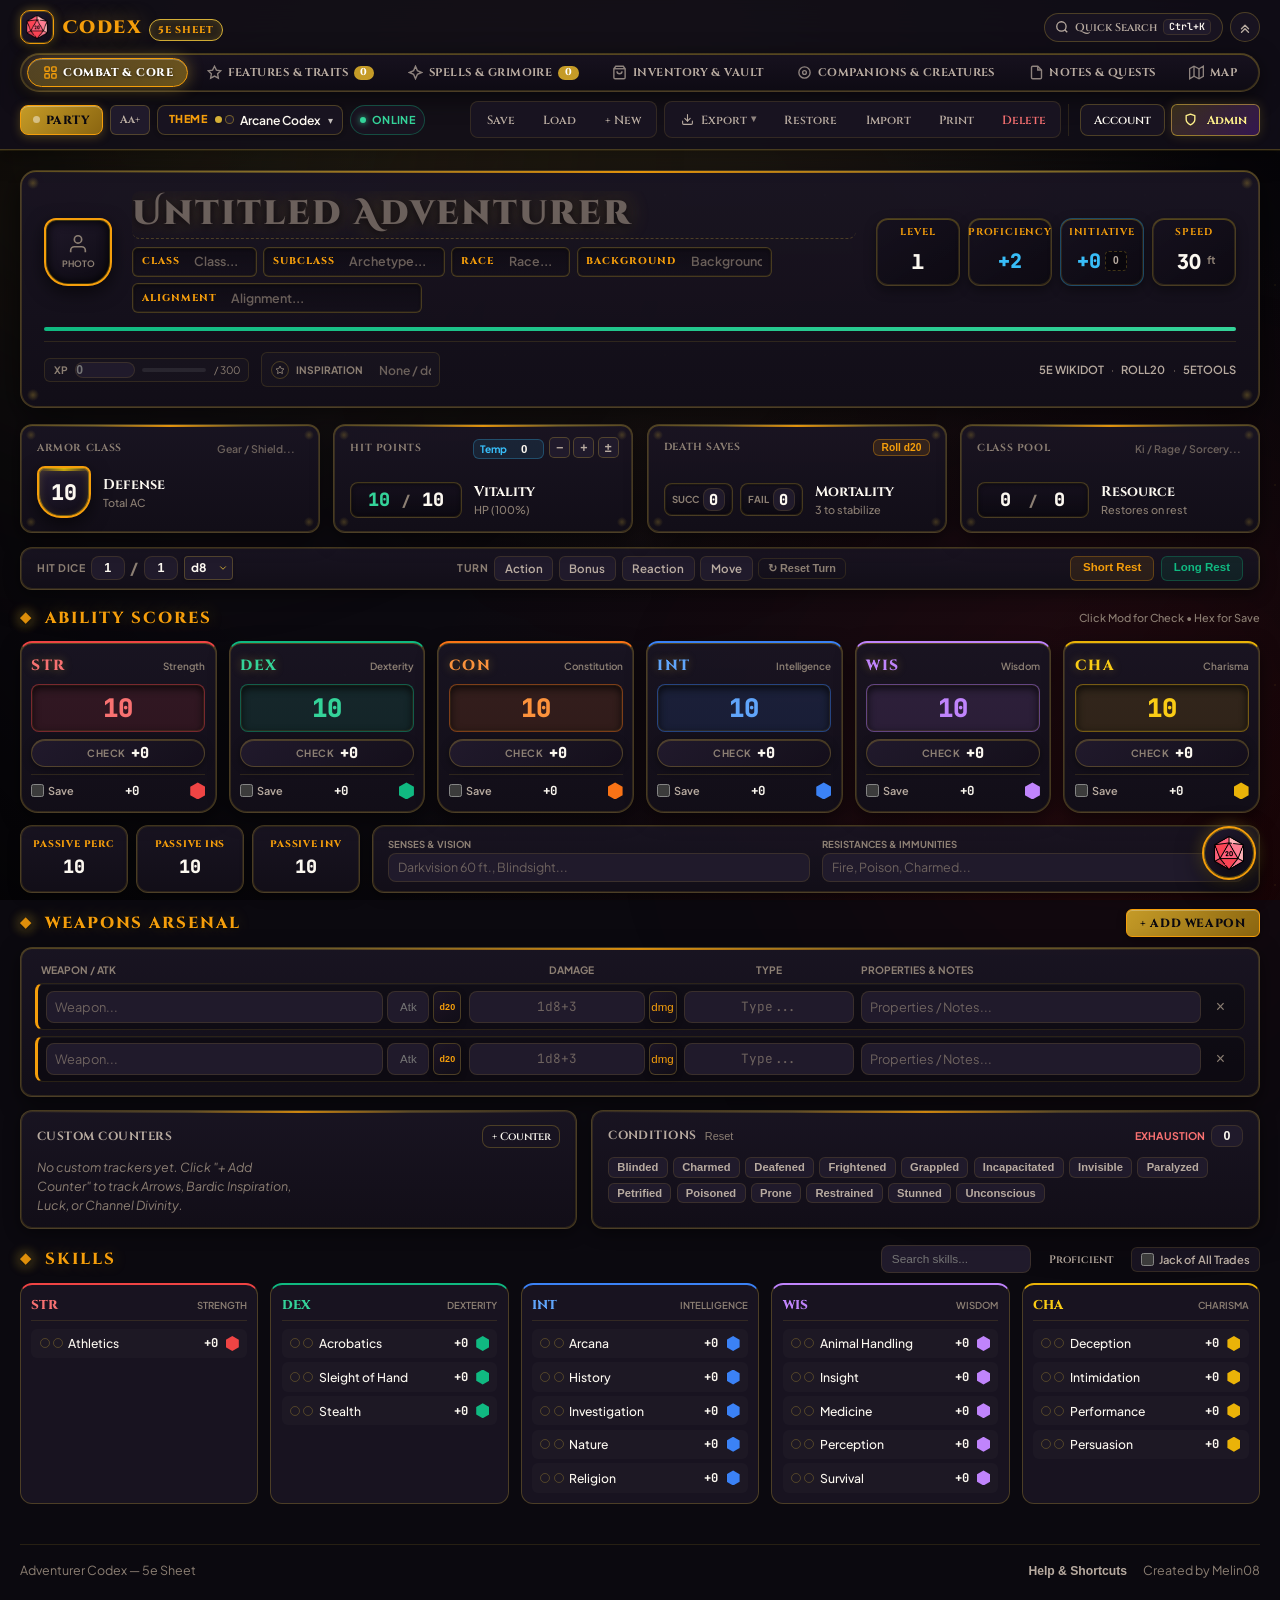
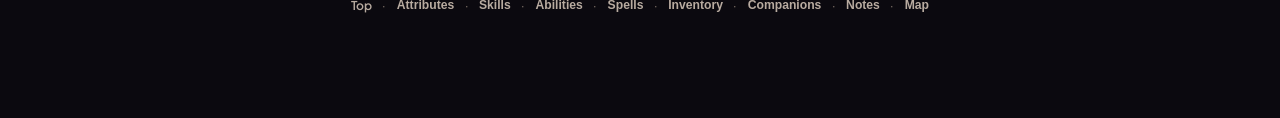
==== index.html @ 7fd5ceab "Expand floating rich-text toolbar across all single-line and dynamic sheet fields" ====
<!DOCTYPE html>
<html lang="en">
<head>
  <meta charset="UTF-8" />
  <meta name="viewport" content="width=device-width, initial-scale=1.0" />
  <meta name="theme-color" content="#090d16" />
  <meta name="apple-mobile-web-app-capable" content="yes" />
  <meta name="apple-mobile-web-app-status-bar-style" content="black-translucent" />
  <title>Adventurer Codex — 5e Sheet</title>
  <link rel="manifest" href="manifest.webmanifest" />
  <link rel="icon" type="image/svg+xml" href="icon.svg" />
  <link rel="preconnect" href="https://fonts.googleapis.com">
  <link rel="preconnect" href="https://fonts.gstatic.com" crossorigin>
  <link href="https://fonts.googleapis.com/css2?family=Cinzel+Decorative:wght@700;900&family=Cinzel:wght@400;600;700;800;900&family=Cormorant+Garamond:ital,wght@0,500;0,600;0,700;1,600&family=Inter:wght@400;500;600;700;800&family=JetBrains+Mono:wght@500;600;700&family=MedievalSharp&family=Plus+Jakarta+Sans:wght@500;600;700;800&display=swap" rel="stylesheet">
  <link rel="stylesheet" href="style.css?v=98" />
</head>
<body id="top" class="theme-nexus">

  <!-- GLOBAL SITE TOP NOTICE BANNER (ADMIN BROADCAST) -->
  <aside id="globalSiteNoticeBanner" class="global-site-notice-banner" style="display: none;" role="alert" aria-live="assertive">
    <div class="global-notice-content">
      <span class="global-notice-icon" id="globalNoticeIcon">
        <svg class="notice-svg-icon" viewBox="0 0 24 24" width="18" height="18" fill="none" stroke="currentColor" stroke-width="2" stroke-linecap="round" stroke-linejoin="round" aria-hidden="true">
          <path d="m3 11 18-5v12L3 14v-3z"></path>
          <path d="M11.6 16.8a3 3 0 1 1-5.8-1.6"></path>
        </svg>
      </span>
      <div class="global-notice-text-wrap">
        <span class="global-notice-tag" id="globalNoticeTag">System Notice</span>
        <span class="global-notice-message" id="globalNoticeMessage">Notice message text...</span>
      </div>
      <div class="global-notice-timer" id="globalNoticeTimer" title="Auto-dismiss timer">15s</div>
      <button type="button" class="global-notice-close-btn" id="globalNoticeCloseBtn" aria-label="Dismiss notice">&times;</button>
    </div>
    <div class="global-notice-progress-bar" id="globalNoticeProgressBar"></div>
  </aside>

  <!-- Toast Notification -->
  <div id="saveToast" class="toast-banner" role="status" aria-live="polite">Saved</div>

  <!-- Subtle Modern Ambient Mesh -->
  <div class="ambient-glow glow-crimson"></div>
  <div class="ambient-glow glow-sapphire"></div>
  <div class="ambient-glow glow-gold"></div>

  <!-- ================================================================= -->
  <!-- SLEEK STUDIO TOP NAVBAR (FULL-BLEED EDGE-TO-EDGE)                 -->
  <!-- ================================================================= -->
  <header class="top-command-bar" id="codexTopBar">
    <div class="top-command-bar-inner">
      <div class="command-top-row">
        <!-- Brand & Live Concentration Status -->
        <div class="command-brand">
          <div class="brand-emblem" title="Adventurer Codex">
            <img src="icon.svg" width="24" height="24" alt="5e Sheet D20 Logo" class="brand-logo-img" />
          </div>
          <div class="brand-headings">
            <span class="brand-title">Codex</span>
            <span class="brand-system">5e Sheet</span>
          </div>

          <!-- Global Active Concentration Pill -->
          <div id="globalConcentrationBanner" class="concentration-global-pill" style="display: none;" title="Click to end concentration">
            <span class="conc-pulse-dot"></span>
            <span class="conc-pill-label">Conc:</span>
            <strong id="globalConcentrationName">None</strong>
            <button type="button" id="clearConcentrationBtn" class="conc-clear-btn" aria-label="Drop Concentration">&times;</button>
          </div>
        </div>

        <!-- Center: Segmented Workspace Navigation Dock & Quick Action Trigger -->
        <div class="command-nav-group">
          <nav class="codex-navigation-dock" id="mainNavDock" aria-label="Character Sheet Sections">
            <button class="main-tab active" data-target="tab-stats" type="button">
              <svg class="nav-tab-icon" viewBox="0 0 24 24" width="15" height="15" fill="none" stroke="currentColor" stroke-width="2.2">
                <rect x="3" y="3" width="7" height="7" rx="1.5"></rect>
                <rect x="14" y="3" width="7" height="7" rx="1.5"></rect>
                <rect x="14" y="14" width="7" height="7" rx="1.5"></rect>
                <rect x="3" y="14" width="7" height="7" rx="1.5"></rect>
              </svg>
              <span>Combat &amp; Core</span>
            </button>

            <button class="main-tab" data-target="tab-traits" type="button">
              <svg class="nav-tab-icon" viewBox="0 0 24 24" width="15" height="15" fill="none" stroke="currentColor" stroke-width="2.2">
                <polygon points="12 2 15.09 8.26 22 9.27 17 14.14 18.18 21.02 12 17.77 5.82 21.02 7 14.14 2 9.27 8.91 8.26 12 2"></polygon>
              </svg>
              <span>Features &amp; Traits</span>
              <span class="tab-counter-pill" id="traitsCountBadge">0</span>
            </button>

            <button class="main-tab" data-target="tab-spells" type="button">
              <svg class="nav-tab-icon" viewBox="0 0 24 24" width="15" height="15" fill="none" stroke="currentColor" stroke-width="2.2">
                <path d="M12 2L15 9L22 12L15 15L12 22L9 15L2 12L9 9L12 2Z"></path>
              </svg>
              <span>Spells &amp; Grimoire</span>
              <span class="tab-counter-pill" id="spellsCountBadge">0</span>
            </button>

            <button class="main-tab" data-target="tab-inventory" type="button">
              <svg class="nav-tab-icon" viewBox="0 0 24 24" width="15" height="15" fill="none" stroke="currentColor" stroke-width="2.2">
                <path d="M6 2L3 6v14a2 2 0 0 0 2 2h14a2 2 0 0 0 2-2V6l-3-4z"></path>
                <line x1="3" y1="6" x2="21" y2="6"></line>
                <path d="M16 10a4 4 0 0 1-8 0"></path>
              </svg>
              <span>Inventory &amp; Vault</span>
            </button>

            <button class="main-tab" data-target="tab-companions" type="button">
              <svg class="nav-tab-icon" viewBox="0 0 24 24" width="15" height="15" fill="none" stroke="currentColor" stroke-width="2.2">
                <circle cx="12" cy="12" r="9"></circle>
                <circle cx="12" cy="12" r="3"></circle>
              </svg>
              <span>Companions &amp; Creatures</span>
            </button>

            <button class="main-tab" data-target="tab-journal" type="button">
              <svg class="nav-tab-icon" viewBox="0 0 24 24" width="15" height="15" fill="none" stroke="currentColor" stroke-width="2.2">
                <path d="M14 2H6a2 2 0 0 0-2 2v16a2 2 0 0 0 2 2h12a2 2 0 0 0 2-2V8z"></path>
                <polyline points="14 2 14 8 20 8"></polyline>
              </svg>
              <span>Notes &amp; Quests</span>
            </button>

            <button class="main-tab" data-target="tab-owlbear" type="button" id="mainTabOwlbearBtn">
              <svg class="nav-tab-icon" viewBox="0 0 24 24" width="15" height="15" fill="none" stroke="currentColor" stroke-width="2.2">
                <polygon points="1 6 1 22 8 18 16 22 23 18 23 2 16 6 8 2 1 6"></polygon>
                <line x1="8" y1="2" x2="8" y2="18"></line>
                <line x1="16" y1="6" x2="16" y2="22"></line>
              </svg>
              <span>Map</span>
              <span class="tab-counter-pill" id="owlbearNavBadge" style="display:none; background: #4ade80; color: #000; font-size: 0.6rem; font-weight: 800;">LIVE</span>
            </button>
          </nav>
        </div>

        <!-- Right: Quick Search Command Trigger & Menu Collapse -->
        <div class="command-top-right">
          <button class="btn btn-ghost cmd-palette-trigger" id="commandPaletteBtn" type="button" title="Quick Search">
            <svg viewBox="0 0 24 24" width="14" height="14" fill="none" stroke="currentColor" stroke-width="2.2">
              <circle cx="11" cy="11" r="8"></circle>
              <line x1="21" y1="21" x2="16.65" y2="16.65"></line>
            </svg>
            <span>Quick Search</span>
            <kbd class="cmd-kbd" id="quickActionShortcutKbd">Ctrl+K</kbd>
          </button>

          <button class="btn btn-ghost top-bar-hide-btn" id="hideTopBarBtn" type="button" title="Hide top menu" aria-label="Hide top menu" aria-controls="codexTopBar" aria-expanded="true">
            <svg viewBox="0 0 24 24" width="14" height="14" fill="none" stroke="currentColor" stroke-width="2.4" stroke-linecap="round" stroke-linejoin="round" aria-hidden="true">
              <polyline points="18 15 12 9 6 15"></polyline>
              <polyline points="18 21 12 15 6 21"></polyline>
            </svg>
          </button>
        </div>
      </div>

      <!-- Secondary Sub-Toolbar: Party, Theme, Account & File Vault -->
      <div class="command-actions">
        <div class="command-left-Utilities">
          <button class="btn btn-primary dm-hub-trigger" id="partyModalBtn" type="button" title="Party &amp; DM Dashboard">
            <span class="live-beacon-dot" id="headerPartyDot"></span>
            <span id="headerPartyBtnText">Party</span>
          </button>

          <button type="button" class="btn btn-ghost btn-xs text-size-toggle-btn" id="textSizeToggleBtn" title="Toggle larger text for notes and descriptions" aria-pressed="false">Aa+</button>

          <div class="theme-selector-wrapper" id="themeDropdownWrapper" title="Switch Theme">
            <button type="button" class="theme-trigger-btn" id="themeDropdownBtn" aria-haspopup="true" aria-expanded="false" title="Switch Theme">
              <span class="theme-label-text">Theme</span>
              <span class="theme-swatch" id="activeThemeSwatch" aria-hidden="true">
                <span class="theme-dot dot-primary" style="background: #d4af37;"></span>
                <span class="theme-dot dot-accent" style="background: #201a2b; box-shadow: 0 0 0 1px rgba(212, 175, 55, 0.5);"></span>
              </span>
              <span class="theme-active-name" id="activeThemeName">Arcane Codex</span>
              <span class="dropdown-caret">▾</span>
            </button>
            <div class="theme-dropdown-menu" id="themeDropdownMenu" role="menu" aria-label="Theme options">
              <button type="button" class="theme-menu-item active" data-theme="theme-nexus" role="menuitem">
                <span class="theme-swatch" aria-hidden="true">
                  <span class="theme-dot dot-primary" style="background: #d4af37;"></span>
                  <span class="theme-dot dot-accent" style="background: #201a2b; box-shadow: 0 0 0 1px rgba(212, 175, 55, 0.5);"></span>
                </span>
                <span class="theme-menu-icon" aria-hidden="true">
                  <svg viewBox="0 0 24 24" width="14" height="14" fill="none" stroke="currentColor" stroke-width="2" stroke-linecap="round" stroke-linejoin="round"><polyline points="14.5 17.5 3 6 3 3 6 3 17.5 14.5"></polyline><line x1="13" y1="19" x2="19" y2="13"></line><line x1="16" y1="16" x2="20" y2="20"></line><line x1="19" y1="21" x2="21" y2="19"></line></svg>
                </span>
                <div class="theme-menu-text">
                  <span class="theme-menu-title">Arcane Codex</span>
                  <span class="theme-menu-palette">Gold &amp; Obsidian</span>
                </div>
                <svg class="theme-check-icon" viewBox="0 0 24 24" width="14" height="14" fill="none" stroke="currentColor" stroke-width="2.5"><polyline points="20 6 9 17 4 12"></polyline></svg>
              </button>

              <button type="button" class="theme-menu-item" data-theme="theme-parchment" role="menuitem">
                <span class="theme-swatch" aria-hidden="true">
                  <span class="theme-dot dot-primary" style="background: #8b2500;"></span>
                  <span class="theme-dot dot-accent" style="background: #f4ebd9; box-shadow: 0 0 0 1px rgba(120, 80, 30, 0.5);"></span>
                </span>
                <span class="theme-menu-icon" aria-hidden="true">
                  <svg viewBox="0 0 24 24" width="14" height="14" fill="none" stroke="currentColor" stroke-width="2" stroke-linecap="round" stroke-linejoin="round"><path d="M19 17V5a2 2 0 0 0-2-2H4"></path><path d="M8 21h12a2 2 0 0 0 2-2v-1a1 1 0 0 0-1-1H11a1 1 0 0 0-1 1v2a1 1 0 0 0 1 1z"></path><path d="M4 19a2 2 0 0 1-2-2V7a2 2 0 0 1 2-2h15"></path></svg>
                </span>
                <div class="theme-menu-text">
                  <span class="theme-menu-title">Ancient Parchment</span>
                  <span class="theme-menu-palette">Vellum &amp; Iron Ink</span>
                </div>
                <svg class="theme-check-icon" viewBox="0 0 24 24" width="14" height="14" fill="none" stroke="currentColor" stroke-width="2.5"><polyline points="20 6 9 17 4 12"></polyline></svg>
              </button>

              <button type="button" class="theme-menu-item" data-theme="theme-amber" role="menuitem">
                <span class="theme-swatch" aria-hidden="true">
                  <span class="theme-dot dot-primary" style="background: #f59e0b;"></span>
                  <span class="theme-dot dot-accent" style="background: #fbbf24;"></span>
                </span>
                <span class="theme-menu-icon" aria-hidden="true">
                  <svg viewBox="0 0 24 24" width="14" height="14" fill="none" stroke="currentColor" stroke-width="2" stroke-linecap="round" stroke-linejoin="round"><path d="M8.5 14.5A2.5 2.5 0 0 0 11 12c0-1.38-.5-2-1-3-1.072-2.143-.224-4.054 2-6 .5 2.5 2 4.9 4 6.5 2 1.6 3 3.5 3 5.5a7 7 0 1 1-14 0c0-1.153.433-2.294 1-3a2.5 2.5 0 0 0 2.5 2.5z"></path></svg>
                </span>
                <div class="theme-menu-text">
                  <span class="theme-menu-title">Dragon's Hoard</span>
                  <span class="theme-menu-palette">Ember Brass &amp; Gold</span>
                </div>
                <svg class="theme-check-icon" viewBox="0 0 24 24" width="14" height="14" fill="none" stroke="currentColor" stroke-width="2.5"><polyline points="20 6 9 17 4 12"></polyline></svg>
              </button>

              <button type="button" class="theme-menu-item" data-theme="theme-crimson" role="menuitem">
                <span class="theme-swatch" aria-hidden="true">
                  <span class="theme-dot dot-primary" style="background: #f43f5e;"></span>
                  <span class="theme-dot dot-accent" style="background: #881337;"></span>
                </span>
                <span class="theme-menu-icon" aria-hidden="true">
                  <svg viewBox="0 0 24 24" width="14" height="14" fill="none" stroke="currentColor" stroke-width="2" stroke-linecap="round" stroke-linejoin="round"><path d="M12 2.69l5.66 5.66a8 8 0 1 1-11.31 0z"></path></svg>
                </span>
                <div class="theme-menu-text">
                  <span class="theme-menu-title">Blood War</span>
                  <span class="theme-menu-palette">Crimson &amp; Dragon Scale</span>
                </div>
                <svg class="theme-check-icon" viewBox="0 0 24 24" width="14" height="14" fill="none" stroke="currentColor" stroke-width="2.5"><polyline points="20 6 9 17 4 12"></polyline></svg>
              </button>

              <button type="button" class="theme-menu-item" data-theme="theme-midnight" role="menuitem">
                <span class="theme-swatch" aria-hidden="true">
                  <span class="theme-dot dot-primary" style="background: #38bdf8;"></span>
                  <span class="theme-dot dot-accent" style="background: #00f0ff;"></span>
                </span>
                <span class="theme-menu-icon" aria-hidden="true">
                  <svg viewBox="0 0 24 24" width="14" height="14" fill="none" stroke="currentColor" stroke-width="2" stroke-linecap="round" stroke-linejoin="round"><path d="M21 12.79A9 9 0 1 1 11.21 3 7 7 0 0 0 21 12.79z"></path></svg>
                </span>
                <div class="theme-menu-text">
                  <span class="theme-menu-title">Astral Sea</span>
                  <span class="theme-menu-palette">Celestial Sapphire</span>
                </div>
                <svg class="theme-check-icon" viewBox="0 0 24 24" width="14" height="14" fill="none" stroke="currentColor" stroke-width="2.5"><polyline points="20 6 9 17 4 12"></polyline></svg>
              </button>

              <button type="button" class="theme-menu-item" data-theme="theme-emerald" role="menuitem">
                <span class="theme-swatch" aria-hidden="true">
                  <span class="theme-dot dot-primary" style="background: #10b981;"></span>
                  <span class="theme-dot dot-accent" style="background: #34d399;"></span>
                </span>
                <span class="theme-menu-icon" aria-hidden="true">
                  <svg viewBox="0 0 24 24" width="14" height="14" fill="none" stroke="currentColor" stroke-width="2" stroke-linecap="round" stroke-linejoin="round"><path d="M11 20A7 7 0 0 1 9.8 6.1C15.5 5 17 4.48 19 2c1 2 2 4.18 2 8 0 5.5-4.78 10-10 10Z"></path><path d="M2 21c0-3 1.85-5.36 5.08-6C9.5 14.52 12 13 13 12"></path></svg>
                </span>
                <div class="theme-menu-text">
                  <span class="theme-menu-title">Feywild Glade</span>
                  <span class="theme-menu-palette">Verdant Moss &amp; Jade</span>
                </div>
                <svg class="theme-check-icon" viewBox="0 0 24 24" width="14" height="14" fill="none" stroke="currentColor" stroke-width="2.5"><polyline points="20 6 9 17 4 12"></polyline></svg>
              </button>

              <button type="button" class="theme-menu-item" data-theme="theme-violet" role="menuitem">
                <span class="theme-swatch" aria-hidden="true">
                  <span class="theme-dot dot-primary" style="background: #a855f7;"></span>
                  <span class="theme-dot dot-accent" style="background: #c084fc;"></span>
                </span>
                <span class="theme-menu-icon" aria-hidden="true">
                  <svg viewBox="0 0 24 24" width="14" height="14" fill="none" stroke="currentColor" stroke-width="2" stroke-linecap="round" stroke-linejoin="round"><circle cx="12" cy="12" r="9"></circle><path d="M12 3a9 9 0 0 1 9 9"></path><circle cx="12" cy="12" r="3"></circle></svg>
                </span>
                <div class="theme-menu-text">
                  <span class="theme-menu-title">Netherese Void</span>
                  <span class="theme-menu-palette">Eldritch Amethyst</span>
                </div>
                <svg class="theme-check-icon" viewBox="0 0 24 24" width="14" height="14" fill="none" stroke="currentColor" stroke-width="2.5"><polyline points="20 6 9 17 4 12"></polyline></svg>
              </button>

              <button type="button" class="theme-menu-item" data-theme="theme-monolith" role="menuitem">
                <span class="theme-swatch" aria-hidden="true">
                  <span class="theme-dot dot-primary" style="background: #f1f5f9;"></span>
                  <span class="theme-dot dot-accent" style="background: #475569;"></span>
                </span>
                <span class="theme-menu-icon" aria-hidden="true">
                  <svg viewBox="0 0 24 24" width="14" height="14" fill="none" stroke="currentColor" stroke-width="2" stroke-linecap="round" stroke-linejoin="round"><polyline points="14 2 14 8 20 8"></polyline><path d="M4 22h16"></path><path d="M6 18h12"></path><path d="M18 18V5a2 2 0 0 0-2-2H8a2 2 0 0 0-2 2v13"></path></svg>
                </span>
                <div class="theme-menu-text">
                  <span class="theme-menu-title">Shadowfell Crypt</span>
                  <span class="theme-menu-palette">Obsidian &amp; Iron</span>
                </div>
                <svg class="theme-check-icon" viewBox="0 0 24 24" width="14" height="14" fill="none" stroke="currentColor" stroke-width="2.5"><polyline points="20 6 9 17 4 12"></polyline></svg>
              </button>

              <button type="button" class="theme-menu-item" data-theme="theme-cyberpunk" role="menuitem">
                <span class="theme-swatch" aria-hidden="true">
                  <span class="theme-dot dot-primary" style="background: #ec4899;"></span>
                  <span class="theme-dot dot-accent" style="background: #06b6d4;"></span>
                </span>
                <span class="theme-menu-icon" aria-hidden="true">
                  <svg viewBox="0 0 24 24" width="14" height="14" fill="none" stroke="currentColor" stroke-width="2" stroke-linecap="round" stroke-linejoin="round"><path d="m12 3-1.9 5.8a2 2 0 0 1-1.3 1.3L3 12l5.8 1.9a2 2 0 0 1 1.3 1.3L12 21l1.9-5.8a2 2 0 0 1 1.3-1.3L21 12l-5.8-1.9a2 2 0 0 1-1.3-1.3Z"></path></svg>
                </span>
                <div class="theme-menu-text">
                  <span class="theme-menu-title">Wild Magic</span>
                  <span class="theme-menu-palette">Prismatic Aurora</span>
                </div>
                <svg class="theme-check-icon" viewBox="0 0 24 24" width="14" height="14" fill="none" stroke="currentColor" stroke-width="2.5"><polyline points="20 6 9 17 4 12"></polyline></svg>
              </button>
            </div>
            <select id="themeSelect" class="theme-select-native-sr" aria-label="Select Theme">
              <option value="theme-nexus" selected>Arcane Codex (Gold &amp; Obsidian)</option>
              <option value="theme-parchment">Ancient Parchment (Vellum &amp; Iron Ink)</option>
              <option value="theme-amber">Dragon's Hoard (Ember Brass &amp; Gold)</option>
              <option value="theme-crimson">Blood War (Crimson &amp; Dragon Scale)</option>
              <option value="theme-midnight">Astral Sea (Celestial Sapphire)</option>
              <option value="theme-emerald">Feywild Glade (Verdant Moss &amp; Jade)</option>
              <option value="theme-violet">Netherese Void (Eldritch Amethyst)</option>
              <option value="theme-monolith">Shadowfell Crypt (Obsidian &amp; Iron)</option>
              <option value="theme-cyberpunk">Wild Magic (Prismatic Aurora)</option>
            </select>
          </div>

          <div class="network-status-badge online" id="networkStatusBadge" title="Network status: Online (PWA Ready)">
            <span class="network-dot"></span>
            <span class="network-text" id="networkStatusText">Online</span>
          </div>
        </div>

        <div class="command-right-utilities">
          <div class="action-btn-group">
            <button class="btn btn-ghost" id="saveBtn" type="button" title="Save Character (Ctrl+S)">Save</button>
            <button class="btn btn-ghost" id="loadBtn" type="button" title="Switch or Manage Characters">Load</button>
            <button class="btn btn-ghost" id="newBtn" type="button" title="Create New Character">+ New</button>
          </div>

          <div class="action-btn-group vault-group">
            <div class="export-dropdown-wrapper">
              <button class="btn btn-ghost export-trigger-btn" id="exportBtn" type="button" title="Export Character &amp; Statblocks" aria-haspopup="true" aria-expanded="false">
                <svg width="13" height="13" viewBox="0 0 24 24" fill="none" stroke="currentColor" stroke-width="2" stroke-linecap="round" stroke-linejoin="round" style="margin-right: 3px; vertical-align: -1px;">
                  <path d="M21 15v4a2 2 0 0 1-2 2H5a2 2 0 0 1-2-2v-4"></path>
                  <polyline points="7 10 12 15 17 10"></polyline>
                  <line x1="12" y1="15" x2="12" y2="3"></line>
                </svg>
                <span>Export</span>
                <span class="dropdown-caret">▾</span>
              </button>
              <div class="export-dropdown-menu" id="exportDropdownMenu" role="menu">
                <button type="button" class="export-menu-item" id="exportJsonMenuItem" role="menuitem">
                  <div class="export-menu-text">
                    <span class="export-menu-title">Export as JSON</span>
                    <span class="export-menu-desc">Full character backup file</span>
                  </div>
                </button>
                <button type="button" class="export-menu-item" id="generateShareCodeBtn" role="menuitem">
                  <div class="export-menu-text">
                    <span class="export-menu-title">Generate Share Code</span>
                    <span class="export-menu-desc">Create an 8-character code to share this character</span>
                  </div>
                </button>
                <div class="export-menu-divider"></div>
                <div class="export-menu-section-header">Statblock Formats</div>
                <button type="button" class="export-menu-item" id="exportMarkdownMenuItem" role="menuitem" data-format="markdown">
                  <div class="export-menu-text">
                    <span class="export-menu-title">Discord Markdown</span>
                    <span class="export-menu-desc">Formatted for campaign chat</span>
                  </div>
                </button>
                <button type="button" class="export-menu-item" id="exportAvraeMenuItem" role="menuitem" data-format="avrae">
                  <div class="export-menu-text">
                    <span class="export-menu-title">Avrae Bot Macros</span>
                    <span class="export-menu-desc">!attack and !cast syntax</span>
                  </div>
                </button>
                <button type="button" class="export-menu-item" id="exportCompactMenuItem" role="menuitem" data-format="compact">
                  <div class="export-menu-text">
                    <span class="export-menu-title">Mini Combat Card</span>
                    <span class="export-menu-desc">Quick 1-line combat reference</span>
                  </div>
                </button>
                <div class="export-menu-divider"></div>
                <button type="button" class="export-menu-item" id="openStatblockModalMenuItem" role="menuitem">
                  <div class="export-menu-text">
                    <span class="export-menu-title">Open Statblock Hub...</span>
                    <span class="export-menu-desc">Live preview and clipboard copy</span>
                  </div>
                </button>
              </div>
            </div>
            <label class="btn btn-ghost file-label" title="Restore JSON">
              Restore
              <input type="file" id="restoreFile" accept=".json" />
            </label>
            <button class="btn btn-ghost" id="importHubBtn" type="button" title="Import Character">Import</button>
            <button class="btn btn-ghost" id="printSheetBtn" type="button" title="Print Sheet">Print</button>
            <button class="btn btn-danger-ghost" id="deleteBtn" type="button" title="Delete Character">Delete</button>
          </div>

          <div class="auth-box">
            <button class="btn btn-outline" id="authModalBtn" type="button">Account</button>
            <button class="btn admin-nav-btn" id="topNavAdminBtn" type="button" style="display: none;" title="Master Admin Control Panel">
              <svg width="13" height="13" viewBox="0 0 24 24" fill="none" stroke="currentColor" stroke-width="2.5" stroke-linecap="round" stroke-linejoin="round" style="margin-right:4px;">
                <path d="M12 22s8-4 8-10V5l-8-3-8 3v7c0 6 8 10 8 10z"></path>
              </svg>
              <span>Admin</span>
            </button>
          </div>
        </div>
      </div>
    </div>
  </header>

  <!-- Floating restore control, only visible while the top menu is hidden -->
  <button class="top-bar-restore-btn" id="showTopBarBtn" type="button" title="Show top menu" aria-label="Show top menu" aria-controls="codexTopBar" aria-expanded="false">
    <svg viewBox="0 0 24 24" width="14" height="14" fill="none" stroke="currentColor" stroke-width="2.2" stroke-linecap="round" stroke-linejoin="round" aria-hidden="true">
      <rect x="3" y="3" width="18" height="18" rx="2"></rect>
      <line x1="3" y1="9" x2="21" y2="9"></line>
    </svg>
    <span>Show Menu</span>
  </button>

  <div class="sheet-container" id="sheetContainer">

    <!-- ================================================================= -->
    <!-- MODERN BENTO PROFILE & TELEMETRY HEADER                           -->
    <!-- ================================================================= -->
    <section class="hero-codex-card" id="heroCodexBanner">
      <div class="hero-codex-main">
        <!-- Avatar Portal -->
        <div class="avatar-portal" id="avatarFrame" title="Click to upload portrait">
          <div class="avatar-pulse-ring"></div>
          <img id="charAvatarImg" class="char-avatar-img" src="" alt="Avatar" style="display: none;" />
          <div class="avatar-placeholder" id="avatarPlaceholder">
            <svg viewBox="0 0 24 24" width="22" height="22" fill="none" stroke="currentColor" stroke-width="1.8">
              <path d="M20 21v-2a4 4 0 0 0-4-4H8a4 4 0 0 0-4 4v2"></path>
              <circle cx="12" cy="7" r="4"></circle>
            </svg>
            <span class="avatar-upload-label">Photo</span>
          </div>
          <input type="file" id="avatarFileInput" accept="image/*" style="display: none;" />
        </div>

        <!-- Character Name & Sleek Tag Strip -->
        <div class="hero-identity-cluster">
          <div class="hero-name-row">
            <span id="charName" class="save-field hero-name-input rich-text-single" contenteditable="true" role="textbox" aria-multiline="false" data-rich-editor="true" data-single-line="true" data-placeholder="Untitled Adventurer"></span>
          </div>

          <div class="hero-badges-strip">
            <div class="codex-field-pill dropdown-pill-wrapper" data-blur-id="class">
              <span class="pill-title">Class</span>
              <span id="charClass" class="save-field pill-input rich-text-single" contenteditable="true" role="textbox" aria-multiline="false" data-rich-editor="true" data-single-line="true" data-placeholder="Class..."></span>
              <div id="classDropdown" class="dropdown-menu"></div>
              <button type="button" class="blur-toggle-btn" title="Toggle privacy blur">
                <svg viewBox="0 0 24 24" width="11" height="11" fill="none" stroke="currentColor" stroke-width="2"><path d="M1 12s4-8 11-8 11 8 11 8-4 8-11 8-11-8-11-8z"></path><circle cx="12" cy="12" r="3"></circle></svg>
              </button>
            </div>

            <div class="codex-field-pill" data-blur-id="subclass">
              <span class="pill-title">Subclass</span>
              <span id="charSubclass" class="save-field pill-input rich-text-single" contenteditable="true" role="textbox" aria-multiline="false" data-rich-editor="true" data-single-line="true" data-placeholder="Archetype..."></span>
              <button type="button" class="blur-toggle-btn" title="Toggle privacy blur">
                <svg viewBox="0 0 24 24" width="11" height="11" fill="none" stroke="currentColor" stroke-width="2"><path d="M1 12s4-8 11-8 11 8 11 8-4 8-11 8-11-8-11-8z"></path><circle cx="12" cy="12" r="3"></circle></svg>
              </button>
            </div>

            <div class="codex-field-pill dropdown-pill-wrapper" data-blur-id="race">
              <span class="pill-title">Race</span>
              <span id="charRace" class="save-field pill-input rich-text-single" contenteditable="true" role="textbox" aria-multiline="false" data-rich-editor="true" data-single-line="true" data-placeholder="Race..."></span>
              <div id="raceDropdown" class="dropdown-menu"></div>
              <button type="button" class="blur-toggle-btn" title="Toggle privacy blur">
                <svg viewBox="0 0 24 24" width="11" height="11" fill="none" stroke="currentColor" stroke-width="2"><path d="M1 12s4-8 11-8 11 8 11 8-4 8-11 8-11-8-11-8z"></path><circle cx="12" cy="12" r="3"></circle></svg>
              </button>
            </div>

            <div class="codex-field-pill" data-blur-id="background">
              <span class="pill-title">Background</span>
              <span id="charBackground" class="save-field pill-input rich-text-single" contenteditable="true" role="textbox" aria-multiline="false" data-rich-editor="true" data-single-line="true" data-placeholder="Background..."></span>
              <button type="button" class="blur-toggle-btn" title="Toggle privacy blur">
                <svg viewBox="0 0 24 24" width="11" height="11" fill="none" stroke="currentColor" stroke-width="2"><path d="M1 12s4-8 11-8 11 8 11 8-4 8-11 8-11-8-11-8z"></path><circle cx="12" cy="12" r="3"></circle></svg>
              </button>
            </div>

            <div class="codex-field-pill" data-blur-id="alignment">
              <span class="pill-title">Alignment</span>
              <span id="charAlignment" class="save-field pill-input rich-text-single" contenteditable="true" role="textbox" aria-multiline="false" data-rich-editor="true" data-single-line="true" data-placeholder="Alignment..."></span>
              <button type="button" class="blur-toggle-btn" title="Toggle privacy blur">
                <svg viewBox="0 0 24 24" width="11" height="11" fill="none" stroke="currentColor" stroke-width="2"><path d="M1 12s4-8 11-8 11 8 11 8-4 8-11 8-11-8-11-8z"></path><circle cx="12" cy="12" r="3"></circle></svg>
              </button>
            </div>
          </div>
        </div>

        <!-- Core Telemetry Orbs -->
        <div class="hero-orbs-rack">
          <div class="hero-stat-orb" data-blur-id="level">
            <span class="orb-caption">Level</span>
            <input type="number" id="charLevel" class="save-field orb-number center" value="1" min="1" max="20" />
            <button type="button" class="blur-toggle-btn" title="Toggle blur">
              <svg viewBox="0 0 24 24" width="10" height="10" fill="none" stroke="currentColor" stroke-width="2"><path d="M1 12s4-8 11-8 11 8 11 8-4 8-11 8-11-8-11-8z"></path><circle cx="12" cy="12" r="3"></circle></svg>
            </button>
          </div>

          <div class="hero-stat-orb" data-blur-id="prof">
            <span class="orb-caption">Proficiency</span>
            <span id="profBonusDisplay" class="orb-val">+2</span>
            <button type="button" class="blur-toggle-btn" title="Toggle blur">
              <svg viewBox="0 0 24 24" width="10" height="10" fill="none" stroke="currentColor" stroke-width="2"><path d="M1 12s4-8 11-8 11 8 11 8-4 8-11 8-11-8-11-8z"></path><circle cx="12" cy="12" r="3"></circle></svg>
            </button>
          </div>

          <div class="hero-stat-orb initiative-orb" id="rollInitiativeOrb" title="Click to Roll Initiative!">
            <span class="orb-caption">Initiative</span>
            <div class="init-orb-row">
              <span id="initiativeDisplay" class="orb-val">+0</span>
              <input type="number" id="initBonusMod" class="save-field init-misc-input center" value="0" title="Misc Initiative Bonus" />
            </div>
          </div>

          <div class="hero-stat-orb" id="speedOrb" data-blur-id="speed">
            <span class="orb-caption">Speed</span>
            <div class="orb-unit-wrap">
              <span class="stat-strike-wrap" id="speedBaseWrap">
                <input type="number" id="charSpeed" class="save-field orb-number center" value="30" />
                <span class="stat-strike-line" aria-hidden="true"></span>
              </span>
              <span class="orb-unit">ft</span>
              <span class="condition-derived-stat" id="speedDerivedDisplay" hidden></span>
            </div>
            <button type="button" class="blur-toggle-btn" title="Toggle blur">
              <svg viewBox="0 0 24 24" width="10" height="10" fill="none" stroke="currentColor" stroke-width="2"><path d="M1 12s4-8 11-8 11 8 11 8-4 8-11 8-11-8-11-8z"></path><circle cx="12" cy="12" r="3"></circle></svg>
            </button>
          </div>
        </div>
      </div>

      <!-- Thin Sleek Health Progress Bar -->
      <div class="hero-health-bar-strip" id="heroHealthStrip" title="Click to open HP Calculator">
        <div class="hero-hp-fill" id="heroHpBarFill" style="width: 100%;"></div>
        <div class="hero-temp-hp-fill" id="heroTempHpBarFill" style="width: 0%;"></div>
      </div>

      <!-- Bottom Telemetry Sub-Bar: XP, Inspiration & Quick Reference -->
      <div class="hero-codex-footer">
        <div class="hero-xp-widget" data-blur-id="exp">
          <span class="xp-title">XP</span>
          <input type="text" id="charExp" class="save-field xp-input" placeholder="0" />
          <div class="xp-progress-bar" title="Progress to next level">
            <div class="xp-fill-line" id="xpBarFill" style="width: 0%;"></div>
          </div>
          <span id="xpNextTierText" class="xp-next-label">/ 300</span>
          <button type="button" class="blur-toggle-btn" title="Toggle blur">
            <svg viewBox="0 0 24 24" width="10" height="10" fill="none" stroke="currentColor" stroke-width="2"><path d="M1 12s4-8 11-8 11 8 11 8-4 8-11 8-11-8-11-8z"></path><circle cx="12" cy="12" r="3"></circle></svg>
          </button>
        </div>

        <div class="hero-insp-widget" data-blur-id="inspiration">
          <label class="insp-checkbox-label" title="Toggle Heroic Inspiration">
            <input type="checkbox" id="heroicInspirationToggle" class="save-field insp-checkbox" />
            <span class="insp-star-badge" aria-hidden="true">
              <svg viewBox="0 0 24 24" width="10" height="10" fill="none" stroke="currentColor" stroke-width="2.2" stroke-linejoin="round"><path d="m12 2.5 2.9 6 6.6.9-4.8 4.6 1.2 6.6-5.9-3.1-5.9 3.1 1.2-6.6L2.5 9.4l6.6-.9Z"></path></svg>
            </span>
          </label>
          <span class="insp-title">Inspiration</span>
          <span id="charInspiration" class="save-field insp-input rich-text-single" contenteditable="true" role="textbox" aria-multiline="false" data-rich-editor="true" data-single-line="true" data-placeholder="None / d6"></span>
          <button type="button" class="blur-toggle-btn" title="Toggle blur">
            <svg viewBox="0 0 24 24" width="10" height="10" fill="none" stroke="currentColor" stroke-width="2"><path d="M1 12s4-8 11-8 11 8 11 8-4 8-11 8-11-8-11-8z"></path><circle cx="12" cy="12" r="3"></circle></svg>
          </button>
        </div>

        <div class="codex-external-links">
          <a href="https://dnd5e.wikidot.com/" target="_blank" rel="noopener noreferrer">5E WIKIDOT</a>
          <span class="sep">&middot;</span>
          <a href="https://roll20.net/compendium/dnd5e/BookIndex" target="_blank" rel="noopener noreferrer">ROLL20</a>
          <span class="sep">&middot;</span>
          <a href="https://5e.tools/" target="_blank" rel="noopener noreferrer">5ETOOLS</a>
        </div>
      </div>
    </section>

    <!-- ================================================================= -->
    <!-- ON-SCREEN LIVE PARTY DOCK (SHOWS ONLY HP, AC, CONDS & CONC)       -->
    <!-- Positioned directly beneath the Character Info Box                -->
    <!-- ================================================================= -->
    <section id="livePartyDock" class="live-party-dock" style="display: none;">
      <div class="live-party-dock-header">
        <div class="live-party-dock-title">
          <span class="status-dot connected"></span>
          <span class="dock-room-label">Room</span>
          <strong id="dockRoomCodeText" class="dock-room-code">NONE</strong>
          <span id="dockRoleBadge" class="dock-role-badge">Player</span>
          <button type="button" class="btn btn-ghost btn-xs" id="dockCopyCodeBtn">Copy Code</button>
          <button type="button" class="btn btn-ghost btn-xs" id="dockCopyLinkBtn">Invite Link</button>
        </div>

        <div class="live-party-roll-ticker" id="livePartyRollTicker">
          <span class="ticker-label">Latest Roll</span>
          <span id="livePartyLastRollText" class="ticker-val">Waiting for rolls...</span>
        </div>

        <div class="live-party-dock-actions">
          <button type="button" class="btn btn-outline btn-xs dock-chat-btn" id="dockChatToggleBtn" title="Toggle Live Party Chat">
            <span>Chat</span>
            <span class="dock-chat-badge" id="dockChatBadge" style="display: none;">0</span>
          </button>
          <button type="button" class="btn btn-primary btn-xs dock-handout-btn" id="dockDmHandoutBtn" style="display: none;" title="Create &amp; Award Loot Handouts to Party">
            <span>Handout Loot</span>
          </button>
          <button type="button" class="btn btn-outline btn-xs" id="dockOpenFullPartyBtn">Party &amp; DM Dashboard</button>
          <button type="button" class="btn btn-ghost btn-xs" id="dockToggleCollapseBtn" title="Collapse/Expand">&#9650;</button>
          <button type="button" class="btn btn-danger-ghost btn-xs" id="dockLeaveRoomBtn">Leave</button>
        </div>
      </div>

      <div id="livePartyDockBody" class="live-party-dock-strip"></div>
    </section>

    <!-- ================================================================= -->
    <!-- MAIN WORKSPACE VIEWPORT                                           -->
    <!-- ================================================================= -->
    <div class="codex-tabs-viewport" id="codexTabsViewport">

      <!-- =============================================================== -->
      <!-- TAB 1: COMBAT & CORE (MODERN BENTO GRID)                        -->
      <!-- =============================================================== -->
      <div id="tab-stats" class="tab-page active">

        <!-- Row 1: Vitals Bento Strip (4 Sleek Metric Cards) -->
        <div class="vitals-hud">
          <!-- Armor Class -->
          <div class="vitals-card ac-card">
            <div class="vitals-card-top">
              <span class="card-tag">Armor Class</span>
              <span id="armorWornNote" class="save-field vitals-mini-note rich-text-single" contenteditable="true" role="textbox" aria-multiline="false" data-rich-editor="true" data-single-line="true" data-placeholder="Gear / Shield..."></span>
            </div>
            <div class="card-main">
              <div class="ac-shield-box">
                <input type="number" id="ac" class="save-field ac-input" value="10" />
              </div>
              <div class="card-details">
                <span class="card-title">Defense</span>
                <span class="card-caption">Total AC</span>
              </div>
            </div>
          </div>

          <!-- Hit Points & Temp HP -->
          <div class="vitals-card hp-card">
            <div class="vitals-card-top">
              <span class="card-tag">Hit Points</span>
              <div class="temp-hp-inline-badge" title="Temporary Hit Points">
                <span>Temp</span>
                <input type="number" id="tempHp" class="save-field temp-hp-inline-input center" value="0" min="0" />
              </div>
            </div>
            <div class="hp-corner-controls">
              <button type="button" class="hp-step-btn" id="quickHpMinusBtn" title="-1 HP">&minus;</button>
              <button type="button" class="hp-step-btn" id="quickHpPlusBtn" title="+1 HP">+</button>
              <button type="button" class="hp-corner-btn" id="openHpModalBtn" title="HP Calculator">&plusmn;</button>
            </div>
            <div class="card-main">
              <div class="hp-gauge-box" id="hpGaugeBox">
                <input type="number" id="curHp" class="save-field hp-input cur" value="10" title="Current HP" />
                <span class="hp-divider">/</span>
                <span class="stat-strike-wrap hp-max-wrap" id="maxHpBaseWrap">
                  <input type="number" id="maxHp" class="save-field hp-input max" value="10" title="Max HP" />
                  <span class="stat-strike-line" aria-hidden="true"></span>
                </span>
                <span class="condition-derived-stat hp-derived-stat" id="maxHpDerivedDisplay" hidden></span>
              </div>
              <div class="card-details">
                <span class="card-title hp-title-btn" id="hpTitleClick">Vitality</span>
                <span class="card-caption" id="hpStatusCaption">HP (100%)</span>
              </div>
            </div>
          </div>

          <!-- Death Saving Throws -->
          <div class="vitals-card death-card">
            <div class="vitals-card-top">
              <span class="card-tag">Death Saves</span>
              <button type="button" id="rollDeathSaveBtn" class="vitals-mini-roll-btn" title="Roll d20 Death Save">Roll d20</button>
            </div>
            <div class="card-main">
              <div class="death-saves-box">
                <div class="save-track succ">
                  <span class="track-label">Succ</span>
                  <input type="number" id="deathSucc" class="save-field death-input success-txt" value="0" min="0" max="3" />
                </div>
                <div class="save-track fail">
                  <span class="track-label">Fail</span>
                  <input type="number" id="deathFail" class="save-field death-input fail-txt" value="0" min="0" max="3" />
                </div>
              </div>
              <div class="card-details">
                <span class="card-title">Mortality</span>
                <span class="card-caption">3 to stabilize</span>
              </div>
            </div>
          </div>

          <!-- Primary Class Resource -->
          <div class="vitals-card resource-card">
            <div class="vitals-card-top">
              <span class="card-tag">Class Pool</span>
              <span id="classResourceName" class="save-field vitals-mini-note rich-text-single" contenteditable="true" role="textbox" aria-multiline="false" data-rich-editor="true" data-single-line="true" data-placeholder="Ki / Rage / Sorcery..."></span>
            </div>
            <div class="card-main">
              <div class="resource-counter-box">
                <input type="number" id="classPtsCur" class="save-field res-input" value="0" />
                <span class="hp-divider">/</span>
                <input type="number" id="classPtsMax" class="save-field res-input" value="0" />
              </div>
              <div class="card-details">
                <span class="card-title">Resource</span>
                <span class="card-caption">Restores on rest</span>
              </div>
            </div>
          </div>
        </div>

        <!-- Row 2: Action Economy, Hit Dice & Rest Bar -->
        <div class="compact-rest-bar">
          <div class="rest-hd-indicator" data-blur-id="hitdice">
            <span class="rest-hd-text">Hit Dice</span>
            <input type="text" id="hitDiceCur" class="save-field hitdice-input center" value="1" />
            <span class="rest-hd-slash">/</span>
            <input type="text" id="hitDiceMax" class="save-field hitdice-input center" value="1" />
            <select id="hitDieSize" class="save-field hd-size-select" title="Hit Die Size">
              <option value="6">d6</option>
              <option value="8" selected>d8</option>
              <option value="10">d10</option>
              <option value="12">d12</option>
            </select>
            <button type="button" class="blur-toggle-btn" title="Toggle blur">
              <svg viewBox="0 0 24 24" width="10" height="10" fill="none" stroke="currentColor" stroke-width="2"><path d="M1 12s4-8 11-8 11 8 11 8-4 8-11 8-11-8-11-8z"></path><circle cx="12" cy="12" r="3"></circle></svg>
            </button>
          </div>

          <div class="action-economy-strip">
            <span class="economy-label">Turn</span>
            <label class="econ-chip"><input type="checkbox" id="econ_action" class="save-field" /><span>Action</span></label>
            <label class="econ-chip"><input type="checkbox" id="econ_bonus" class="save-field" /><span>Bonus</span></label>
            <label class="econ-chip"><input type="checkbox" id="econ_reaction" class="save-field" /><span>Reaction</span></label>
            <label class="econ-chip"><input type="checkbox" id="econ_move" class="save-field" /><span>Move</span></label>
            <button type="button" id="resetTurnEconomyBtn" class="econ-reset-btn">&#8635; Reset Turn</button>
          </div>

          <div class="rest-actions-inline">
            <button class="btn btn-rest-mini btn-short-rest" id="shortRestBtn" type="button">Short Rest</button>
            <button class="btn btn-rest-mini btn-long-rest" id="longRestBtn" type="button">Long Rest</button>
          </div>
        </div>

        <!-- Row 3: 6-Card Ability Ribbon + Combat Arena & Skills Bento -->
        <div class="two-col-layout">
          <!-- Left / Top Bento: 6 Ability Scores, Passive Senses & Defenses -->
          <div class="left-pane">
            <div class="pane-header flex-header">
              <h2 class="section-title">Ability Scores</h2>
              <span class="pane-hint">Click Mod for Check &bull; Hex for Save</span>
            </div>

            <div class="condition-inline-notice" id="savingThrowConditionNotice" hidden></div>

            <div class="attributes-group">
              <!-- STR -->
              <div class="attr-pod attr-str" data-attr="str">
                <div class="attr-badge">
                  <span class="attr-abbr">STR</span>
                  <span class="attr-full">Strength</span>
                </div>
                <div class="attr-score-box" title="Base Ability Score">
                  <input type="number" id="attr_str" class="attr-input save-field center" value="10" />
                </div>
                <div class="attr-mod-box roll-btn" data-type="check" data-attr="str" title="Click to Roll Strength Check">
                  <span class="attr-mod-caption">CHECK</span>
                  <span class="attr-mod center" id="mod_str">+0</span>
                </div>
                <div class="attr-save-box">
                  <label class="save-check">
                    <input type="checkbox" id="save_str" class="save-field check-save" />
                    <span>Save</span>
                  </label>
                  <span class="save-val center" id="save_val_str">+0</span>
                  <span class="hex-die roll-btn" data-type="save" data-attr="str" title="Roll Strength Save"></span>
                </div>
              </div>

              <!-- DEX -->
              <div class="attr-pod attr-dex" data-attr="dex">
                <div class="attr-badge">
                  <span class="attr-abbr">DEX</span>
                  <span class="attr-full">Dexterity</span>
                </div>
                <div class="attr-score-box" title="Base Ability Score">
                  <input type="number" id="attr_dex" class="attr-input save-field center" value="10" />
                </div>
                <div class="attr-mod-box roll-btn" data-type="check" data-attr="dex" title="Click to Roll Dexterity Check">
                  <span class="attr-mod-caption">CHECK</span>
                  <span class="attr-mod center" id="mod_dex">+0</span>
                </div>
                <div class="attr-save-box">
                  <label class="save-check">
                    <input type="checkbox" id="save_dex" class="save-field check-save" />
                    <span>Save</span>
                  </label>
                  <span class="save-val center" id="save_val_dex">+0</span>
                  <span class="hex-die roll-btn" data-type="save" data-attr="dex" title="Roll Dexterity Save"></span>
                </div>
              </div>

              <!-- CON -->
              <div class="attr-pod attr-con" data-attr="con">
                <div class="attr-badge">
                  <span class="attr-abbr">CON</span>
                  <span class="attr-full">Constitution</span>
                </div>
                <div class="attr-score-box" title="Base Ability Score">
                  <input type="number" id="attr_con" class="attr-input save-field center" value="10" />
                </div>
                <div class="attr-mod-box roll-btn" data-type="check" data-attr="con" title="Click to Roll Constitution Check">
                  <span class="attr-mod-caption">CHECK</span>
                  <span class="attr-mod center" id="mod_con">+0</span>
                </div>
                <div class="attr-save-box">
                  <label class="save-check">
                    <input type="checkbox" id="save_con" class="save-field check-save" />
                    <span>Save</span>
                  </label>
                  <span class="save-val center" id="save_val_con">+0</span>
                  <span class="hex-die roll-btn" data-type="save" data-attr="con" title="Roll Constitution Save"></span>
                </div>
              </div>

              <!-- INT -->
              <div class="attr-pod attr-int" data-attr="int">
                <div class="attr-badge">
                  <span class="attr-abbr">INT</span>
                  <span class="attr-full">Intelligence</span>
                </div>
                <div class="attr-score-box" title="Base Ability Score">
                  <input type="number" id="attr_int" class="attr-input save-field center" value="10" />
                </div>
                <div class="attr-mod-box roll-btn" data-type="check" data-attr="int" title="Click to Roll Intelligence Check">
                  <span class="attr-mod-caption">CHECK</span>
                  <span class="attr-mod center" id="mod_int">+0</span>
                </div>
                <div class="attr-save-box">
                  <label class="save-check">
                    <input type="checkbox" id="save_int" class="save-field check-save" />
                    <span>Save</span>
                  </label>
                  <span class="save-val center" id="save_val_int">+0</span>
                  <span class="hex-die roll-btn" data-type="save" data-attr="int" title="Roll Intelligence Save"></span>
                </div>
              </div>

              <!-- WIS -->
              <div class="attr-pod attr-wis" data-attr="wis">
                <div class="attr-badge">
                  <span class="attr-abbr">WIS</span>
                  <span class="attr-full">Wisdom</span>
                </div>
                <div class="attr-score-box" title="Base Ability Score">
                  <input type="number" id="attr_wis" class="attr-input save-field center" value="10" />
                </div>
                <div class="attr-mod-box roll-btn" data-type="check" data-attr="wis" title="Click to Roll Wisdom Check">
                  <span class="attr-mod-caption">CHECK</span>
                  <span class="attr-mod center" id="mod_wis">+0</span>
                </div>
                <div class="attr-save-box">
                  <label class="save-check">
                    <input type="checkbox" id="save_wis" class="save-field check-save" />
                    <span>Save</span>
                  </label>
                  <span class="save-val center" id="save_val_wis">+0</span>
                  <span class="hex-die roll-btn" data-type="save" data-attr="wis" title="Roll Wisdom Save"></span>
                </div>
              </div>

              <!-- CHA -->
              <div class="attr-pod attr-cha" data-attr="cha">
                <div class="attr-badge">
                  <span class="attr-abbr">CHA</span>
                  <span class="attr-full">Charisma</span>
                </div>
                <div class="attr-score-box" title="Base Ability Score">
                  <input type="number" id="attr_cha" class="attr-input save-field center" value="10" />
                </div>
                <div class="attr-mod-box roll-btn" data-type="check" data-attr="cha" title="Click to Roll Charisma Check">
                  <span class="attr-mod-caption">CHECK</span>
                  <span class="attr-mod center" id="mod_cha">+0</span>
                </div>
                <div class="attr-save-box">
                  <label class="save-check">
                    <input type="checkbox" id="save_cha" class="save-field check-save" />
                    <span>Save</span>
                  </label>
                  <span class="save-val center" id="save_val_cha">+0</span>
                  <span class="hex-die roll-btn" data-type="save" data-attr="cha" title="Roll Charisma Save"></span>
                </div>
              </div>
            </div>

            <!-- Passive Senses & Defenses Row -->
            <div class="senses-defenses-bento-row">
              <div class="passive-senses-bar three-senses">
                <div class="passive-badge-card" title="10 + Perception">
                  <span class="passive-badge-label">Passive Perc</span>
                  <span class="passive-badge-value" id="passivePerception">10</span>
                </div>
                <div class="passive-badge-card" title="10 + Insight">
                  <span class="passive-badge-label">Passive Ins</span>
                  <span class="passive-badge-value" id="passiveInsight">10</span>
                </div>
                <div class="passive-badge-card" title="10 + Investigation">
                  <span class="passive-badge-label">Passive Inv</span>
                  <span class="passive-badge-value" id="passiveInvestigation">10</span>
                </div>
              </div>

              <div class="defenses-summary-card">
                <div class="defense-field-row">
                  <label for="charSenses">Senses &amp; Vision</label>
                  <span id="charSenses" class="save-field rich-text-single" contenteditable="true" role="textbox" aria-multiline="false" data-rich-editor="true" data-single-line="true" data-placeholder="Darkvision 60 ft., Blindsight..."></span>
                </div>
                <div class="defense-field-row">
                  <label for="charResistances">Resistances &amp; Immunities</label>
                  <span id="charResistances" class="save-field rich-text-single" contenteditable="true" role="textbox" aria-multiline="false" data-rich-editor="true" data-single-line="true" data-placeholder="Fire, Poison, Charmed..."></span>
                </div>
              </div>
            </div>
          </div>

          <!-- Center / Right Bento: Weapons, Custom Trackers & Conditions -->
          <div class="right-pane">
            <div class="pane-header flex-header">
              <h2 class="section-title">Weapons Arsenal</h2>
              <button type="button" class="btn btn-add-weapon" id="addWeaponBtn">+ Add Weapon</button>
            </div>

            <div class="attacks-table-wrapper">
              <div class="attacks-table">
                <div class="attack-headers">
                  <span>Weapon / Atk</span>
                  <span class="center">Damage</span>
                  <span class="center">Type</span>
                  <span>Properties &amp; Notes</span>
                  <span></span>
                </div>
                <div class="attack-rows-container" id="weaponsContainer"></div>
              </div>
            </div>

            <div class="trackers-conditions-split">
              <!-- Dynamic Custom Resource Trackers -->
              <div class="custom-resources-panel">
                <div class="conditions-header-bar">
                  <div class="conditions-title-wrap">
                    <span class="tactical-title">Custom Counters</span>
                  </div>
                  <button type="button" class="btn btn-outline btn-xs" id="addCustomResourceBtn">+ Counter</button>
                </div>
                <div id="customResourcesList" class="custom-resources-grid"></div>
              </div>

              <!-- Tactical Conditions Tracker -->
              <div class="conditions-container">
                <div class="conditions-header-bar">
                  <div class="conditions-title-wrap">
                    <span class="tactical-title">Conditions</span>
                    <button type="button" id="clearConditionsBtn" class="clear-conds-link">Reset</button>
                  </div>
                  <div class="exhaustion-meter">
                    <span class="exhaustion-label">Exhaustion</span>
                    <input type="number" id="exhaustionLevel" class="save-field exhaustion-input center" value="0" min="0" max="6" />
                  </div>
                </div>
                <div class="condition-chips-grid" id="conditionChips">
                  <button type="button" class="cond-chip" data-cond="blinded">Blinded</button>
                  <button type="button" class="cond-chip" data-cond="charmed">Charmed</button>
                  <button type="button" class="cond-chip" data-cond="deafened">Deafened</button>
                  <button type="button" class="cond-chip" data-cond="frightened">Frightened</button>
                  <button type="button" class="cond-chip" data-cond="grappled">Grappled</button>
                  <button type="button" class="cond-chip" data-cond="incapacitated">Incapacitated</button>
                  <button type="button" class="cond-chip" data-cond="invisible">Invisible</button>
                  <button type="button" class="cond-chip" data-cond="paralyzed">Paralyzed</button>
                  <button type="button" class="cond-chip" data-cond="petrified">Petrified</button>
                  <button type="button" class="cond-chip" data-cond="poisoned">Poisoned</button>
                  <button type="button" class="cond-chip" data-cond="prone">Prone</button>
                  <button type="button" class="cond-chip" data-cond="restrained">Restrained</button>
                  <button type="button" class="cond-chip" data-cond="stunned">Stunned</button>
                  <button type="button" class="cond-chip" data-cond="unconscious">Unconscious</button>
                </div>

                <div class="condition-effects-summary" id="conditionEffectsSummary" hidden>
                  <span class="condition-effects-label">Active Mechanical Effects</span>
                  <div class="condition-effects-tags" id="conditionEffectsTags"></div>
                </div>

                <!-- Interactive 5e Condition Explainer Drawer -->
                <div id="conditionExplainerCard" class="condition-explainer-card tone-neutral" style="display: none;">
                  <div class="condition-explainer-top">
                    <div class="condition-explainer-heading">
                      <div class="condition-explainer-title-group">
                        <span class="condition-explainer-eyebrow">Condition Reference</span>
                        <strong class="condition-explainer-name" id="condExplainerName">Blinded</strong>
                      </div>
                    </div>
                    <div class="condition-explainer-actions">
                      <span class="condition-explainer-badge inactive" id="condExplainerBadge">Inactive</span>
                      <button type="button" class="condition-explainer-close" id="condExplainerCloseBtn" aria-label="Close condition details">&times;</button>
                    </div>
                  </div>
                  <div class="condition-explainer-body">
                    <p class="condition-explainer-summary" id="condExplainerSummary">Condition explanation</p>
                    <div class="condition-explainer-effects" id="condExplainerEffectsWrap" hidden>
                      <div class="condition-explainer-section-head">
                        <span class="condition-explainer-section-label" id="condExplainerEffectsLabel">Sheet Impact</span>
                        <span class="condition-explainer-section-hint" id="condExplainerEffectsHint">Preview</span>
                      </div>
                      <div class="condition-explainer-effect-tags" id="condExplainerEffectTags"></div>
                    </div>
                    <div class="condition-explainer-rules-block">
                      <div class="condition-explainer-section-head">
                        <span class="condition-explainer-section-label">Rules &amp; Penalties</span>
                        <span class="condition-explainer-source">5e SRD</span>
                      </div>
                      <ul class="condition-explainer-rules-list" id="condExplainerRulesList"></ul>
                    </div>
                  </div>
                  <div class="condition-explainer-footer">
                    <button type="button" class="condition-explainer-action" id="condExplainerToggleBtn" aria-pressed="false">Apply Condition</button>
                  </div>
                </div>
              </div>
            </div>
          </div>
        </div>

        <!-- SKILLS & PROFICIENCIES MATRIX -->
        <section class="horizontal-skills-section">
          <div class="pane-header flex-header">
            <h2 class="section-title">Skills</h2>
            <div class="skills-legend">
              <input type="text" id="quickSkillSearch" class="skill-quick-search" placeholder="Search skills..." autocomplete="off" />
              <button type="button" id="filterProficientSkillsBtn" class="btn btn-ghost btn-xs">Proficient</button>
              <label class="legend-item jack-toggle" title="Add half proficiency bonus to non-proficient skills">
                <input type="checkbox" id="jackOfAllTradesCb" class="save-field" />
                <span>Jack of All Trades</span>
              </label>
            </div>
          </div>

          <div class="skills-attribute-matrix">
            <!-- STRENGTH SKILLS -->
            <div class="skill-attr-column col-str">
              <div class="attr-column-header">
                <span class="attr-header-abbr">STR</span>
                <span class="attr-header-title">Strength</span>
              </div>
              <div class="attr-skills-list">
                <div class="skill-row" data-stat="str" id="row_athl">
                  <div class="skill-toggles">
                    <label title="Proficiency"><input type="checkbox" class="save-field prof-cb" id="cb_athl_p" /><span class="bubble"></span></label>
                    <label title="Expertise"><input type="checkbox" class="save-field exp-cb" id="cb_athl_e" /><span class="bubble"></span></label>
                  </div>
                  <span class="skill-label">Athletics</span>
                  <span class="skill-val center" id="val_athl">+0</span>
                  <span class="hex-die roll-btn" data-type="skill" data-id="athl" title="Roll Athletics"></span>
                </div>
              </div>
            </div>

            <!-- DEXTERITY SKILLS -->
            <div class="skill-attr-column col-dex">
              <div class="attr-column-header">
                <span class="attr-header-abbr">DEX</span>
                <span class="attr-header-title">Dexterity</span>
              </div>
              <div class="attr-skills-list">
                <div class="skill-row" data-stat="dex" id="row_acro">
                  <div class="skill-toggles">
                    <label title="Proficiency"><input type="checkbox" class="save-field prof-cb" id="cb_acro_p" /><span class="bubble"></span></label>
                    <label title="Expertise"><input type="checkbox" class="save-field exp-cb" id="cb_acro_e" /><span class="bubble"></span></label>
                  </div>
                  <span class="skill-label">Acrobatics</span>
                  <span class="skill-val center" id="val_acro">+0</span>
                  <span class="hex-die roll-btn" data-type="skill" data-id="acro" title="Roll Acrobatics"></span>
                </div>

                <div class="skill-row" data-stat="dex" id="row_slt">
                  <div class="skill-toggles">
                    <label title="Proficiency"><input type="checkbox" class="save-field prof-cb" id="cb_slt_p" /><span class="bubble"></span></label>
                    <label title="Expertise"><input type="checkbox" class="save-field exp-cb" id="cb_slt_e" /><span class="bubble"></span></label>
                  </div>
                  <span class="skill-label">Sleight of Hand</span>
                  <span class="skill-val center" id="val_slt">+0</span>
                  <span class="hex-die roll-btn" data-type="skill" data-id="slt" title="Roll Sleight of Hand"></span>
                </div>

                <div class="skill-row" data-stat="dex" id="row_ste">
                  <div class="skill-toggles">
                    <label title="Proficiency"><input type="checkbox" class="save-field prof-cb" id="cb_ste_p" /><span class="bubble"></span></label>
                    <label title="Expertise"><input type="checkbox" class="save-field exp-cb" id="cb_ste_e" /><span class="bubble"></span></label>
                  </div>
                  <span class="skill-label">Stealth</span>
                  <span class="skill-val center" id="val_ste">+0</span>
                  <span class="hex-die roll-btn" data-type="skill" data-id="ste" title="Roll Stealth"></span>
                </div>
              </div>
            </div>

            <!-- INTELLIGENCE SKILLS -->
            <div class="skill-attr-column col-int">
              <div class="attr-column-header">
                <span class="attr-header-abbr">INT</span>
                <span class="attr-header-title">Intelligence</span>
              </div>
              <div class="attr-skills-list">
                <div class="skill-row" data-stat="int" id="row_arca">
                  <div class="skill-toggles">
                    <label title="Proficiency"><input type="checkbox" class="save-field prof-cb" id="cb_arca_p" /><span class="bubble"></span></label>
                    <label title="Expertise"><input type="checkbox" class="save-field exp-cb" id="cb_arca_e" /><span class="bubble"></span></label>
                  </div>
                  <span class="skill-label">Arcana</span>
                  <span class="skill-val center" id="val_arca">+0</span>
                  <span class="hex-die roll-btn" data-type="skill" data-id="arca" title="Roll Arcana"></span>
                </div>

                <div class="skill-row" data-stat="int" id="row_hist">
                  <div class="skill-toggles">
                    <label title="Proficiency"><input type="checkbox" class="save-field prof-cb" id="cb_hist_p" /><span class="bubble"></span></label>
                    <label title="Expertise"><input type="checkbox" class="save-field exp-cb" id="cb_hist_e" /><span class="bubble"></span></label>
                  </div>
                  <span class="skill-label">History</span>
                  <span class="skill-val center" id="val_hist">+0</span>
                  <span class="hex-die roll-btn" data-type="skill" data-id="hist" title="Roll History"></span>
                </div>

                <div class="skill-row" data-stat="int" id="row_inv">
                  <div class="skill-toggles">
                    <label title="Proficiency"><input type="checkbox" class="save-field prof-cb" id="cb_inv_p" /><span class="bubble"></span></label>
                    <label title="Expertise"><input type="checkbox" class="save-field exp-cb" id="cb_inv_e" /><span class="bubble"></span></label>
                  </div>
                  <span class="skill-label">Investigation</span>
                  <span class="skill-val center" id="val_inv">+0</span>
                  <span class="hex-die roll-btn" data-type="skill" data-id="inv" title="Roll Investigation"></span>
                </div>

                <div class="skill-row" data-stat="int" id="row_nat">
                  <div class="skill-toggles">
                    <label title="Proficiency"><input type="checkbox" class="save-field prof-cb" id="cb_nat_p" /><span class="bubble"></span></label>
                    <label title="Expertise"><input type="checkbox" class="save-field exp-cb" id="cb_nat_e" /><span class="bubble"></span></label>
                  </div>
                  <span class="skill-label">Nature</span>
                  <span class="skill-val center" id="val_nat">+0</span>
                  <span class="hex-die roll-btn" data-type="skill" data-id="nat" title="Roll Nature"></span>
                </div>

                <div class="skill-row" data-stat="int" id="row_rel">
                  <div class="skill-toggles">
                    <label title="Proficiency"><input type="checkbox" class="save-field prof-cb" id="cb_rel_p" /><span class="bubble"></span></label>
                    <label title="Expertise"><input type="checkbox" class="save-field exp-cb" id="cb_rel_e" /><span class="bubble"></span></label>
                  </div>
                  <span class="skill-label">Religion</span>
                  <span class="skill-val center" id="val_rel">+0</span>
                  <span class="hex-die roll-btn" data-type="skill" data-id="rel" title="Roll Religion"></span>
                </div>
              </div>
            </div>

            <!-- WISDOM SKILLS -->
            <div class="skill-attr-column col-wis">
              <div class="attr-column-header">
                <span class="attr-header-abbr">WIS</span>
                <span class="attr-header-title">Wisdom</span>
              </div>
              <div class="attr-skills-list">
                <div class="skill-row" data-stat="wis" id="row_anim">
                  <div class="skill-toggles">
                    <label title="Proficiency"><input type="checkbox" class="save-field prof-cb" id="cb_anim_p" /><span class="bubble"></span></label>
                    <label title="Expertise"><input type="checkbox" class="save-field exp-cb" id="cb_anim_e" /><span class="bubble"></span></label>
                  </div>
                  <span class="skill-label">Animal Handling</span>
                  <span class="skill-val center" id="val_anim">+0</span>
                  <span class="hex-die roll-btn" data-type="skill" data-id="anim" title="Roll Animal Handling"></span>
                </div>

                <div class="skill-row" data-stat="wis" id="row_ins">
                  <div class="skill-toggles">
                    <label title="Proficiency"><input type="checkbox" class="save-field prof-cb" id="cb_ins_p" /><span class="bubble"></span></label>
                    <label title="Expertise"><input type="checkbox" class="save-field exp-cb" id="cb_ins_e" /><span class="bubble"></span></label>
                  </div>
                  <span class="skill-label">Insight</span>
                  <span class="skill-val center" id="val_ins">+0</span>
                  <span class="hex-die roll-btn" data-type="skill" data-id="ins" title="Roll Insight"></span>
                </div>

                <div class="skill-row" data-stat="wis" id="row_med">
                  <div class="skill-toggles">
                    <label title="Proficiency"><input type="checkbox" class="save-field prof-cb" id="cb_med_p" /><span class="bubble"></span></label>
                    <label title="Expertise"><input type="checkbox" class="save-field exp-cb" id="cb_med_e" /><span class="bubble"></span></label>
                  </div>
                  <span class="skill-label">Medicine</span>
                  <span class="skill-val center" id="val_med">+0</span>
                  <span class="hex-die roll-btn" data-type="skill" data-id="med" title="Roll Medicine"></span>
                </div>

                <div class="skill-row" data-stat="wis" id="row_perc">
                  <div class="skill-toggles">
                    <label title="Proficiency"><input type="checkbox" class="save-field prof-cb" id="cb_perc_p" /><span class="bubble"></span></label>
                    <label title="Expertise"><input type="checkbox" class="save-field exp-cb" id="cb_perc_e" /><span class="bubble"></span></label>
                  </div>
                  <span class="skill-label">Perception</span>
                  <span class="skill-val center" id="val_perc">+0</span>
                  <span class="hex-die roll-btn" data-type="skill" data-id="perc" title="Roll Perception"></span>
                </div>

                <div class="skill-row" data-stat="wis" id="row_surv">
                  <div class="skill-toggles">
                    <label title="Proficiency"><input type="checkbox" class="save-field prof-cb" id="cb_surv_p" /><span class="bubble"></span></label>
                    <label title="Expertise"><input type="checkbox" class="save-field exp-cb" id="cb_surv_e" /><span class="bubble"></span></label>
                  </div>
                  <span class="skill-label">Survival</span>
                  <span class="skill-val center" id="val_surv">+0</span>
                  <span class="hex-die roll-btn" data-type="skill" data-id="surv" title="Roll Survival"></span>
                </div>
              </div>
            </div>

            <!-- CHARISMA SKILLS -->
            <div class="skill-attr-column col-cha">
              <div class="attr-column-header">
                <span class="attr-header-abbr">CHA</span>
                <span class="attr-header-title">Charisma</span>
              </div>
              <div class="attr-skills-list">
                <div class="skill-row" data-stat="cha" id="row_dec">
                  <div class="skill-toggles">
                    <label title="Proficiency"><input type="checkbox" class="save-field prof-cb" id="cb_dec_p" /><span class="bubble"></span></label>
                    <label title="Expertise"><input type="checkbox" class="save-field exp-cb" id="cb_dec_e" /><span class="bubble"></span></label>
                  </div>
                  <span class="skill-label">Deception</span>
                  <span class="skill-val center" id="val_dec">+0</span>
                  <span class="hex-die roll-btn" data-type="skill" data-id="dec" title="Roll Deception"></span>
                </div>

                <div class="skill-row" data-stat="cha" id="row_intm">
                  <div class="skill-toggles">
                    <label title="Proficiency"><input type="checkbox" class="save-field prof-cb" id="cb_intm_p" /><span class="bubble"></span></label>
                    <label title="Expertise"><input type="checkbox" class="save-field exp-cb" id="cb_intm_e" /><span class="bubble"></span></label>
                  </div>
                  <span class="skill-label">Intimidation</span>
                  <span class="skill-val center" id="val_intm">+0</span>
                  <span class="hex-die roll-btn" data-type="skill" data-id="intm" title="Roll Intimidation"></span>
                </div>

                <div class="skill-row" data-stat="cha" id="row_perf">
                  <div class="skill-toggles">
                    <label title="Proficiency"><input type="checkbox" class="save-field prof-cb" id="cb_perf_p" /><span class="bubble"></span></label>
                    <label title="Expertise"><input type="checkbox" class="save-field exp-cb" id="cb_perf_e" /><span class="bubble"></span></label>
                  </div>
                  <span class="skill-label">Performance</span>
                  <span class="skill-val center" id="val_perf">+0</span>
                  <span class="hex-die roll-btn" data-type="skill" data-id="perf" title="Roll Performance"></span>
                </div>

                <div class="skill-row" data-stat="cha" id="row_pers">
                  <div class="skill-toggles">
                    <label title="Proficiency"><input type="checkbox" class="save-field prof-cb" id="cb_pers_p" /><span class="bubble"></span></label>
                    <label title="Expertise"><input type="checkbox" class="save-field exp-cb" id="cb_pers_e" /><span class="bubble"></span></label>
                  </div>
                  <span class="skill-label">Persuasion</span>
                  <span class="skill-val center" id="val_pers">+0</span>
                  <span class="hex-die roll-btn" data-type="skill" data-id="pers" title="Roll Persuasion"></span>
                </div>
              </div>
            </div>
          </div>
        </section>
      </div>

      <!-- =============================================================== -->
      <!-- TAB 2: FEATURES & TRAITS                                        -->
      <!-- =============================================================== -->
      <div id="tab-traits" class="tab-page">
        <div class="pane-header flex-header traits-page-header">
          <div>
            <h2 class="section-title">Features, Abilities &amp; Feats</h2>
            <span class="section-subtitle">Manage class powers, racial traits, and feats</span>
          </div>
          <div class="traits-toolbar-actions">
            <input type="text" id="filterTraitsInput" class="spell-filter-input" placeholder="Search your abilities..." />
            <button class="btn btn-ghost btn-xs" id="toggleAllTraitsBtn" type="button" title="Expand or collapse all abilities">Expand All</button>
            <button class="btn btn-add-trait" id="addTraitBtn" type="button">+ Add Ability</button>
          </div>
        </div>

        <div class="category-filter-pills" id="traitCategoryFilterBar">
          <button type="button" class="cat-pill active" data-filter="all">All</button>
          <button type="button" class="cat-pill" data-filter="class">Class Features</button>
          <button type="button" class="cat-pill" data-filter="racial">Racial Traits</button>
          <button type="button" class="cat-pill" data-filter="feat">Feats</button>
        </div>

        <div id="traitsList" class="traits-grid-container"></div>
      </div>

      <!-- =============================================================== -->
      <!-- TAB 3: SPELLS & GRIMOIRE                                        -->
      <!-- =============================================================== -->
      <div id="tab-spells" class="tab-page">
        <div class="spell-basics">
          <div class="spell-stat-card">
            <span class="spell-stat-label">Spellcasting Ability</span>
            <span id="spellAbility" class="save-field spell-stat-input center rich-text-single" contenteditable="true" role="textbox" aria-multiline="false" data-rich-editor="true" data-single-line="true" data-placeholder="INT / WIS / CHA"></span>
            <button type="button" id="autoCalcSpellStatsBtn" class="mini-calc-link">Auto-Sync</button>
          </div>
          <div class="spell-stat-card">
            <span class="spell-stat-label">Spell Save DC</span>
            <input type="text" id="spellDc" class="save-field spell-stat-input center" placeholder="13" />
          </div>
          <div class="spell-stat-card">
            <span class="spell-stat-label">Spell Attack</span>
            <input type="text" id="spellAtkBonus" class="save-field spell-stat-input center" placeholder="+5" />
            <button type="button" id="rollSpellAttackBtn" class="mini-calc-link">Roll d20</button>
          </div>
          <div class="spell-stat-card">
            <span class="spell-stat-label">Prepared Spells</span>
            <div class="slot-counter stat-dual">
              <input type="number" id="preparedCur" class="save-field slot-input center" value="0" />
              <span class="slot-divider">/</span>
              <input type="number" id="preparedMax" class="save-field slot-input center" value="0" />
            </div>
          </div>
          <div class="spell-stat-card">
            <span class="spell-stat-label">Pact Magic</span>
            <div class="slot-counter stat-dual">
              <input type="number" id="pactSlotsCur" class="save-field slot-input center" value="0" />
              <span class="slot-divider">/</span>
              <input type="number" id="pactSlotsMax" class="save-field slot-input center" value="0" />
            </div>
          </div>
          <div class="spell-stat-card concentration-card">
            <span class="spell-stat-label">Active Concentration</span>
            <span id="spellConcentration" class="save-field spell-stat-input concentration-input center rich-text-single" contenteditable="true" role="textbox" aria-multiline="false" data-rich-editor="true" data-single-line="true" data-placeholder="No spell held..."></span>
          </div>
        </div>

        <div class="slots-header-bar">
          <h3 class="subsection-title">Spell Slots (Click Pips to Expend / Recover)</h3>
        </div>
        <div class="slots-grid" id="slotsGridContainer"></div>

        <div class="cantrips-header">
          <div class="cantrips-title-group">
            <h3 class="section-title">Grimoire &amp; Known Spells</h3>
          </div>
          <div class="spell-filter-wrap">
            <input type="text" id="filterSpellbookInput" class="spell-filter-input" placeholder="Search known spells..." />
          </div>
          <button class="btn btn-ghost btn-xs" id="toggleAllSpellsBtn" type="button" title="Expand or collapse all spells">Expand All</button>
          <button class="btn btn-add-spell" id="addSpellBtn" type="button">+ Add Spell</button>
        </div>

        <div class="category-filter-pills" id="spellLevelFilterBar">
          <button type="button" class="cat-pill active" data-lvl="all">All Spells</button>
          <button type="button" class="cat-pill" data-lvl="cantrip">Cantrips</button>
          <button type="button" class="cat-pill" data-lvl="1">1st</button>
          <button type="button" class="cat-pill" data-lvl="2">2nd</button>
          <button type="button" class="cat-pill" data-lvl="3">3rd</button>
          <button type="button" class="cat-pill" data-lvl="4">4th</button>
          <button type="button" class="cat-pill" data-lvl="5">5th+</button>
        </div>

        <div id="spellsList" class="spells-grid-container"></div>
      </div>

      <!-- =============================================================== -->
      <!-- TAB 4: INVENTORY & VAULT                                        -->
      <!-- =============================================================== -->
      <div id="tab-inventory" class="tab-page">
        <div class="currency-vault-card">
          <div class="vault-title-cluster">
            <span class="vault-title">Treasury &amp; Currency</span>
            <span class="vault-total-gp" id="totalWealthGpDisplay">Total Value: 0 GP</span>
          </div>
          <div class="currency-bar">
            <div class="coin-item coin-cp"><label for="coin_cp">CP</label><input type="number" id="coin_cp" class="save-field coin-input center" value="0" /></div>
            <div class="coin-item coin-sp"><label for="coin_sp">SP</label><input type="number" id="coin_sp" class="save-field coin-input center" value="0" /></div>
            <div class="coin-item coin-ep"><label for="coin_ep">EP</label><input type="number" id="coin_ep" class="save-field coin-input center" value="0" /></div>
            <div class="coin-item coin-gp"><label for="coin_gp">GP</label><input type="number" id="coin_gp" class="save-field coin-input center" value="0" /></div>
            <div class="coin-item coin-pp"><label for="coin_pp">PP</label><input type="number" id="coin_pp" class="save-field coin-input center" value="0" /></div>
          </div>
        </div>

        <div class="attunement-encumbrance-grid">
          <div class="attunement-card">
            <span class="subsection-title">Arcane Attunement (Max 3)</span>
            <div class="attunement-slots-row">
              <div class="attune-slot">
                <input type="checkbox" id="attune_cb_1" class="save-field attune-cb" />
                <span id="attune_item_1" class="save-field attune-input rich-text-single" contenteditable="true" role="textbox" aria-multiline="false" data-rich-editor="true" data-single-line="true" data-placeholder="Attuned Item 1..."></span>
              </div>
              <div class="attune-slot">
                <input type="checkbox" id="attune_cb_2" class="save-field attune-cb" />
                <span id="attune_item_2" class="save-field attune-input rich-text-single" contenteditable="true" role="textbox" aria-multiline="false" data-rich-editor="true" data-single-line="true" data-placeholder="Attuned Item 2..."></span>
              </div>
              <div class="attune-slot">
                <input type="checkbox" id="attune_cb_3" class="save-field attune-cb" />
                <span id="attune_item_3" class="save-field attune-input rich-text-single" contenteditable="true" role="textbox" aria-multiline="false" data-rich-editor="true" data-single-line="true" data-placeholder="Attuned Item 3..."></span>
              </div>
            </div>
          </div>

          <div class="encumbrance-card">
            <div class="encumbrance-header">
              <span class="subsection-title">Carrying Capacity</span>
              <span id="carryWeightDisplay" class="encumbrance-stats">0 / 150 lbs</span>
            </div>
            <div class="xp-progress-bar encumbrance-track">
              <div class="xp-fill-line" id="encumbranceBarFill" style="width: 0%;"></div>
            </div>
            <span class="encumbrance-caption" id="encumbranceStatusText">Unencumbered (Max = STR × 15 lbs)</span>
          </div>
        </div>

        <div class="two-col-layout">
          <div>
            <h2 class="section-title">Proficiencies, Languages &amp; Boons</h2>
            <div id="otherProfs" class="save-field block-text rich-text-editor" contenteditable="true" role="textbox" aria-multiline="true" data-rich-editor="true" data-rows="12" data-placeholder="Armor, weapons, tools, languages, resistances..."></div>
          </div>
          <div>
            <div class="pane-header flex-header">
              <h2 class="section-title">Equipment &amp; Backpack</h2>
              <button type="button" class="btn btn-outline btn-xs" id="addInventoryItemBtn">+ Add Item</button>
            </div>
            <div id="structuredInventoryList" class="structured-inv-list"></div>

            <label for="inventory" class="subsection-title" style="display:block; margin: 0.75rem 0 0.4rem 0;">Additional Gear &amp; Notes</label>
            <div id="inventory" class="save-field block-text journal-box rich-text-editor" contenteditable="true" role="textbox" aria-multiline="true" data-rich-editor="true" data-rows="10" data-placeholder="Loot, magic items, containers, potions..."></div>
          </div>
        </div>
      </div>

      <!-- =============================================================== -->
      <!-- TAB 5: COMPANIONS & CREATURES                                   -->
      <!-- =============================================================== -->
      <div id="tab-companions" class="tab-page">
        <div class="pane-header flex-header">
          <div>
            <h2 class="section-title">Companions &amp; Creatures</h2>
            <span class="section-subtitle">Track Familiars, Beast Master Companions, Mounts, Summons, and Wild Shapes</span>
          </div>
          <button type="button" class="btn btn-add-trait" id="addCompanionBtn">+ Add Creature</button>
        </div>
        <div id="companionsList" class="traits-grid-container"></div>
      </div>

      <!-- =============================================================== -->
      <!-- TAB 6: NOTES, LORE & QUESTS                                     -->
      <!-- =============================================================== -->
      <div id="tab-journal" class="tab-page">
        <div class="subtab-controls">
          <button class="sub-tab active" data-sub="sub-notes" type="button">Campaign Log</button>
          <button class="sub-tab" data-sub="sub-quests" type="button">Quest Log</button>
          <button class="sub-tab" data-sub="sub-personality" type="button">Personality &amp; Backstory</button>
          <button class="sub-tab" data-sub="sub-npcs" type="button">NPCs &amp; Factions</button>
          <button class="sub-tab" data-sub="sub-handouts" type="button">Party Handouts <span class="tab-counter-pill" id="handoutsCountBadge">0</span></button>
        </div>

        <div id="sub-notes" class="subtab-page active">
          <h2 class="section-title">Campaign Log &amp; Session Notes</h2>
          <div id="campaignNotes" class="save-field block-text journal-box rich-text-editor" contenteditable="true" role="textbox" aria-multiline="true" data-rich-editor="true" data-rows="18" data-placeholder="Session notes, clues, locations..."></div>
        </div>

        <div id="sub-quests" class="subtab-page">
          <div class="two-col-layout">
            <div>
              <h2 class="section-title">Active Quests &amp; Objectives</h2>
              <div id="activeQuestsNotes" class="save-field block-text journal-box rich-text-editor" contenteditable="true" role="textbox" aria-multiline="true" data-rich-editor="true" data-rows="14" data-placeholder="Main quests, bounties, personal goals..."></div>
            </div>
            <div>
              <h2 class="section-title">Completed Quests &amp; Rumors</h2>
              <div id="completedQuestsNotes" class="save-field block-text journal-box rich-text-editor" contenteditable="true" role="textbox" aria-multiline="true" data-rich-editor="true" data-rows="14" data-placeholder="Resolved quests, world lore..."></div>
            </div>
          </div>
        </div>

        <div id="sub-personality" class="subtab-page">
          <div class="two-col-layout">
            <div>
              <h2 class="section-title">Personality Traits</h2>
              <div id="traits" class="save-field block-text rich-text-editor" contenteditable="true" role="textbox" aria-multiline="true" data-rich-editor="true" data-rows="4"></div>

              <h2 class="section-title">Ideals</h2>
              <div id="ideals" class="save-field block-text rich-text-editor" contenteditable="true" role="textbox" aria-multiline="true" data-rich-editor="true" data-rows="4"></div>
            </div>
            <div>
              <h2 class="section-title">Bonds</h2>
              <div id="bonds" class="save-field block-text rich-text-editor" contenteditable="true" role="textbox" aria-multiline="true" data-rich-editor="true" data-rows="4"></div>

              <h2 class="section-title">Flaws</h2>
              <div id="flaws" class="save-field block-text rich-text-editor" contenteditable="true" role="textbox" aria-multiline="true" data-rich-editor="true" data-rows="4"></div>
            </div>
          </div>

          <h2 class="section-title">Character Appearance &amp; Backstory</h2>
          <div id="backstory" class="save-field block-text journal-box rich-text-editor" contenteditable="true" role="textbox" aria-multiline="true" data-rich-editor="true" data-rows="10" data-placeholder="Origin, physical description, key life events..."></div>
        </div>

        <div id="sub-npcs" class="subtab-page">
          <h2 class="section-title">NPCs, Factions &amp; Contacts</h2>
          <div id="npcList" class="save-field block-text journal-box rich-text-editor" contenteditable="true" role="textbox" aria-multiline="true" data-rich-editor="true" data-rows="18" data-placeholder="Names, affiliations, attitudes, locations..."></div>
        </div>

        <div id="sub-handouts" class="subtab-page">
          <div class="handouts-header-bar">
            <div>
              <h2 class="section-title">Party Handouts &amp; Rewards</h2>
              <p class="section-desc">Create items, coins, letters, maps, or secret clues and share them directly with connected party members in real time.</p>
            </div>
            <div class="handouts-actions">
              <button type="button" class="btn btn-primary btn-sm" id="createHandoutBtn">+ New Handout</button>
            </div>
          </div>
          <div class="handout-toolbar-row">
            <div class="handout-filter-bar">
              <button type="button" class="handout-filter-chip active" data-filter="all">All Handouts</button>
              <button type="button" class="handout-filter-chip" data-filter="weapon">Weapons</button>
              <button type="button" class="handout-filter-chip" data-filter="item">Items</button>
              <button type="button" class="handout-filter-chip" data-filter="coin">Coins</button>
              <button type="button" class="handout-filter-chip" data-filter="letter">Lore &amp; Notes</button>
            </div>
            <div class="handout-search-wrap">
              <input type="search" id="handoutSearchInput" class="handout-search-input" placeholder="Search loot, weapons, clues..." />
            </div>
          </div>
          <div class="handouts-cards-grid" id="handoutsGrid">
            <!-- Populated dynamically by app.js -->
          </div>
        </div>
      </div>

      <!-- =============================================================== -->
      <!-- TAB 7: MAP (MODERN OWLBEAR-STYLE VIRTUAL TABLETOP)              -->
      <!-- =============================================================== -->
      <div id="tab-owlbear" class="tab-page map-vtt-tab-page">

        <div class="map-vtt-shell" id="owlbearViewportFrame">

          <!-- =========================================================== -->
          <!-- VIEW 1: MAP LOBBY (CREATE MAP / JOIN MAP / SAVED MAPS)      -->
          <!-- =========================================================== -->
          <div class="map-lobby-view" id="mapLobbyView">
            <div class="map-lobby-hero-card">
              <div class="map-lobby-emblem">
                <svg viewBox="0 0 24 24" width="38" height="38" fill="none" stroke="var(--accent-gold)" stroke-width="1.8">
                  <polygon points="1 6 1 22 8 18 16 22 23 18 23 2 16 6 8 2 1 6"></polygon>
                  <line x1="8" y1="2" x2="8" y2="18"></line>
                  <line x1="16" y1="6" x2="16" y2="22"></line>
                  <circle cx="12" cy="12" r="2.5" fill="var(--accent-gold)"></circle>
                </svg>
              </div>
              <h2 class="map-lobby-title">Tabletop Map</h2>
              <p class="map-lobby-subtitle">Create a new tactical map or join a shared room. All maps, tokens, fog of war, and drawings autosave automatically.</p>

              <!-- The 2 Primary Action Buttons: Join Map & Create Map -->
              <div class="map-lobby-primary-actions">
                <button type="button" class="btn map-hero-btn map-hero-btn-create" id="mapOpenCreateModalBtn">
                  <svg viewBox="0 0 24 24" width="18" height="18" fill="none" stroke="currentColor" stroke-width="2.2">
                    <line x1="12" y1="5" x2="12" y2="19"></line>
                    <line x1="5" y1="12" x2="19" y2="12"></line>
                  </svg>
                  <span>Create Map</span>
                </button>

                <button type="button" class="btn map-hero-btn map-hero-btn-join" id="mapOpenJoinModalBtn">
                  <svg viewBox="0 0 24 24" width="18" height="18" fill="none" stroke="currentColor" stroke-width="2.2">
                    <path d="M15 3h4a2 2 0 0 1 2 2v14a2 2 0 0 1-2 2h-4"></path>
                    <polyline points="10 17 15 12 10 7"></polyline>
                    <line x1="15" y1="12" x2="3" y2="12"></line>
                  </svg>
                  <span>Join Map</span>
                </button>
              </div>

              <!-- Expandable Create Map Panel -->
              <div class="map-lobby-action-drawer" id="mapCreateActionDrawer" style="display: none;">
                <div class="map-action-drawer-header">
                  <strong>Create New Map</strong>
                  <button type="button" class="map-drawer-close-x" id="mapCloseCreateDrawerBtn">&times;</button>
                </div>
                <div class="map-action-drawer-body">
                  <div class="map-field-group">
                    <label for="mapCreateNameInput">Map Name</label>
                    <input type="text" id="mapCreateNameInput" class="map-modern-input" placeholder="e.g. Cragmaw Hideout, Session 1..." autocomplete="off" />
                  </div>
                  <div class="map-field-group">
                    <label for="mapCreateSceneSelect">Starting Terrain</label>
                    <select id="mapCreateSceneSelect" class="map-modern-select">
                      <option value="forest_ambush">Woodland Road &amp; River</option>
                      <option value="dungeon_crypt">Stone Dungeon Crypt</option>
                      <option value="grassland">Open Grassland Field</option>
                      <option value="tavern_inn">Tavern Common Room</option>
                      <option value="magma_cavern">Volcanic Cavern</option>
                      <option value="arcane_sanctum">Astral Sanctum</option>
                      <option value="pirate_galleon">High Seas Galleon</option>
                      <option value="parchment_mat">Classic Parchment Grid</option>
                      <option value="dark_slate">Dark Slate Tactical Grid</option>
                    </select>
                  </div>
                  <button type="button" class="btn btn-gold-subtle map-confirm-action-btn" id="mapConfirmCreateBtn">
                    Launch New Map &rarr;
                  </button>
                </div>
              </div>

              <!-- Expandable Join Map Panel -->
              <div class="map-lobby-action-drawer" id="mapJoinActionDrawer" style="display: none;">
                <div class="map-action-drawer-header">
                  <strong>Join Existing Map</strong>
                  <button type="button" class="map-drawer-close-x" id="mapCloseJoinDrawerBtn">&times;</button>
                </div>
                <div class="map-action-drawer-body">
                  <div class="map-field-group">
                    <label for="mapJoinCodeInput">Room Code or Map Link</label>
                    <input type="text" id="mapJoinCodeInput" class="map-modern-input" placeholder="Enter Room Code (e.g. MAP-4F9A) or paste link..." autocomplete="off" spellcheck="false" />
                  </div>
                  <button type="button" class="btn btn-gold-subtle map-confirm-action-btn" id="mapConfirmJoinBtn">
                    Connect &amp; Join Map &rarr;
                  </button>
                </div>
              </div>
            </div>

            <!-- Previously Created / Saved Maps Section -->
            <div class="map-saved-rooms-section" id="mapSavedRoomsSection" style="display: none;">
              <div class="map-saved-section-header">
                <div>
                  <h3 class="map-saved-section-title">Your Maps</h3>
                  <span class="map-saved-section-hint">Click any map below to continue where you left off &bull; Autosaved locally &amp; in cloud</span>
                </div>
              </div>
              <div class="map-saved-cards-grid" id="mapSavedCardsGrid">
                <!-- Populated dynamically from saved maps registry -->
              </div>
            </div>
          </div>

          <!-- =========================================================== -->
          <!-- VIEW 2: ACTIVE TABLETOP CANVAS (MODERNIZED OWLBEAR UI)      -->
          <!-- =========================================================== -->
          <div class="map-tabletop-view" id="mapTabletopView" style="display: none;">

            <!-- Interactive Tabletop Canvas -->
            <canvas id="owlbearMapCanvas" class="map-vtt-canvas"></canvas>

            <!-- Top-Left Floating Room & Party Bar (Owlbear Concept) -->
            <div class="map-floating-top-left" id="mapTopLeftBar">
              <button type="button" class="map-hud-pill-btn map-back-lobby-btn" id="mapBackToLobbyBtn" title="Save and return to Your Maps">
                <svg viewBox="0 0 24 24" width="14" height="14" fill="none" stroke="currentColor" stroke-width="2.4">
                  <polyline points="15 18 9 12 15 6"></polyline>
                </svg>
                <span>Maps</span>
              </button>

              <div class="map-room-badge-group">
                <span class="map-room-live-dot" title="Room Active"></span>
                <input type="text" id="mapActiveTitleInput" class="map-active-title-input" value="Tabletop Map" title="Click to rename map (Autosaves)" />
                <button type="button" class="map-room-code-chip" id="mapCopyRoomCodeBtn" title="Click to copy Room Code / Invite Link">
                  <span id="mapActiveRoomCodeText">MAP-0000</span>
                  <svg viewBox="0 0 24 24" width="11" height="11" fill="none" stroke="currentColor" stroke-width="2.2">
                    <rect x="9" y="9" width="13" height="13" rx="2" ry="2"></rect>
                    <path d="M5 15H4a2 2 0 0 1-2-2V4a2 2 0 0 1 2-2h9a2 2 0 0 1 2 2v1"></path>
                  </svg>
                </button>
              </div>

              <span class="map-autosave-indicator" id="mapAutosaveIndicator" title="All changes save automatically">
                Autosaved
              </span>

              <!-- Player Color & Connected Party Roster -->
              <div class="map-party-roster-pill" id="mapPartyRosterPill" title="Your Player Color (used for Pointer, Ruler &amp; Notes)">
                <input type="color" id="mapPlayerColorPicker" class="map-player-color-input" value="#d4af37" title="Change Your Player Color" />
                <div class="map-party-avatars-row" id="mapPartyAvatarsRow"></div>
              </div>
            </div>

            <!-- Right-Side Floating Tool Dock (Owlbear Rodeo Concept) -->
            <div class="map-floating-right-dock" id="vttLeftDock">
              <button type="button" class="map-dock-tool-btn active" data-vtt-tool="select" title="Select, Move, Resize &amp; Rotate (Shortcut: V)">
                <svg viewBox="0 0 24 24" width="17" height="17" fill="none" stroke="currentColor" stroke-width="2.2">
                  <path d="M3 3l7.07 16.97 2.51-7.39 7.39-2.51L3 3z"></path>
                  <path d="M13 13l6 6"></path>
                </svg>
              </button>

              <button type="button" class="map-dock-tool-btn" data-vtt-tool="pan" title="Pan Map / Hand Tool (Shortcut: H or Space+Drag)">
                <svg viewBox="0 0 24 24" width="17" height="17" fill="none" stroke="currentColor" stroke-width="2.1">
                  <path d="M18 11V6a2 2 0 0 0-2-2v0a2 2 0 0 0-2 2v0"></path>
                  <path d="M14 10V4a2 2 0 0 0-2-2v0a2 2 0 0 0-2 2v2"></path>
                  <path d="M10 10.5V6a2 2 0 0 0-2-2v0a2 2 0 0 0-2 2v8"></path>
                  <path d="M18 8a2 2 0 1 1 4 0v6a8 8 0 0 1-8 8h-2c-2.8 0-4.5-.86-5.99-2.34l-3.6-3.6a2 2 0 0 1 2.83-2.82L7 15"></path>
                </svg>
              </button>

              <button type="button" class="map-dock-tool-btn" data-vtt-tool="fog" title="Fog of War Tool (Shortcut: F)">
                <svg viewBox="0 0 24 24" width="17" height="17" fill="none" stroke="currentColor" stroke-width="2.1">
                  <path d="M17.5 19H9a7 7 0 1 1 6.71-9h1.79a4.5 4.5 0 1 1 0 9Z"></path>
                </svg>
              </button>

              <button type="button" class="map-dock-tool-btn" data-vtt-tool="draw" title="Draw &amp; Shapes Tool (Shortcut: D)">
                <svg viewBox="0 0 24 24" width="17" height="17" fill="none" stroke="currentColor" stroke-width="2.1">
                  <path d="M12 19l7-7 3 3-7 7-3-3z"></path>
                  <path d="M18 13l-1.5-7.5L2 2l3.5 14.5L13 18l5-5z"></path>
                </svg>
              </button>

              <button type="button" class="map-dock-tool-btn" data-vtt-tool="measure" title="Measure Distance / Ruler Tool (Shortcut: M)">
                <svg viewBox="0 0 24 24" width="17" height="17" fill="none" stroke="currentColor" stroke-width="2.1">
                  <path d="M21.3 15.3a2.4 2.4 0 0 1 0 3.4l-2.6 2.6a2.4 2.4 0 0 1-3.4 0L2.7 8.7a2.41 2.41 0 0 1 0-3.4l2.6-2.6a2.41 2.41 0 0 1 3.4 0Z"></path>
                  <path d="m14.5 12.5 2-2"></path>
                  <path d="m11.5 9.5 2-2"></path>
                  <path d="m8.5 6.5 2-2"></path>
                  <path d="m17.5 15.5 2-2"></path>
                </svg>
              </button>

              <button type="button" class="map-dock-tool-btn" data-vtt-tool="ping" title="Laser Pointer &amp; Ping Tool (Shortcut: P)">
                <svg viewBox="0 0 24 24" width="17" height="17" fill="none" stroke="currentColor" stroke-width="2.1">
                  <circle cx="12" cy="12" r="10"></circle>
                  <circle cx="12" cy="12" r="6"></circle>
                  <circle cx="12" cy="12" r="2"></circle>
                </svg>
              </button>

              <button type="button" class="map-dock-tool-btn" data-vtt-tool="note" title="Sticky Note / Text Label Tool (Shortcut: T)">
                <svg viewBox="0 0 24 24" width="17" height="17" fill="none" stroke="currentColor" stroke-width="2.1">
                  <path d="M14 2H6a2 2 0 0 0-2 2v16a2 2 0 0 0 2 2h12a2 2 0 0 0 2-2V8z"></path>
                  <polyline points="14 2 14 8 20 8"></polyline>
                  <line x1="16" y1="13" x2="8" y2="13"></line>
                  <line x1="16" y1="17" x2="8" y2="17"></line>
                </svg>
              </button>

              <div class="map-dock-divider"></div>

              <button type="button" class="map-dock-tool-btn active" id="vttToggleGridBtn" title="Toggle Grid Overlay (Shortcut: G)">
                <svg viewBox="0 0 24 24" width="16" height="16" fill="none" stroke="currentColor" stroke-width="2">
                  <rect x="3" y="3" width="18" height="18" rx="2"></rect>
                  <line x1="3" y1="9" x2="21" y2="9"></line>
                  <line x1="3" y1="15" x2="21" y2="15"></line>
                  <line x1="9" y1="3" x2="9" y2="21"></line>
                  <line x1="15" y1="3" x2="15" y2="21"></line>
                </svg>
              </button>

              <button type="button" class="map-dock-tool-btn active" id="vttToggleSnapBtn" title="Toggle Snap to Grid (Shortcut: S)">
                <svg viewBox="0 0 24 24" width="16" height="16" fill="none" stroke="currentColor" stroke-width="2.1">
                  <path d="m6 15-4-4 6.75-6.77a7.79 7.79 0 0 1 11 11L13 22l-4-4 6.39-6.36a2.14 2.14 0 0 0-3-3L6 15"></path>
                </svg>
              </button>

              <button type="button" class="map-dock-tool-btn" id="vttResetViewBtn" title="Fit Map to Screen (Shortcut: 0)">
                <svg viewBox="0 0 24 24" width="16" height="16" fill="none" stroke="currentColor" stroke-width="2.1">
                  <circle cx="12" cy="12" r="3"></circle>
                  <path d="M3 7V5a2 2 0 0 1 2-2h2"></path>
                  <path d="M17 3h2a2 2 0 0 1 2 2v2"></path>
                  <path d="M21 17v2a2 2 0 0 1-2 2h-2"></path>
                  <path d="M7 21H5a2 2 0 0 1-2-2v-2"></path>
                </svg>
              </button>

              <button type="button" class="map-dock-tool-btn" id="owlbearTheaterToggleBtn" title="Toggle Fullscreen Mode">
                <svg viewBox="0 0 24 24" width="16" height="16" fill="none" stroke="currentColor" stroke-width="2.1">
                  <polyline points="15 3 21 3 21 9"></polyline>
                  <polyline points="9 21 3 21 3 15"></polyline>
                  <line x1="21" y1="3" x2="14" y2="10"></line>
                  <line x1="3" y1="21" x2="10" y2="14"></line>
                </svg>
              </button>
            </div>

            <!-- Dynamic Tool Sub-Toolbar (Appears next to Right Dock for Fog, Draw, Measure) -->
            <div class="map-tool-subpanel" id="vttSubToolbar" style="display: none;">

              <!-- FOG OF WAR SUB-OPTIONS -->
              <div class="map-sub-group" id="vttSubFogGroup" style="display: none;">
                <div class="map-sub-row">
                  <label class="map-toggle-chip">
                    <input type="checkbox" id="vttFogEnabledCheckbox" />
                    <span>Fog Active</span>
                  </label>
                  <button type="button" class="map-sub-pill-btn active" id="vttFogPreviewToggleBtn" title="Toggle DM See-Through Fog Preview (50% opacity vs Solid)">
                    See-Through
                  </button>
                </div>

                <div class="map-sub-row">
                  <span class="map-sub-lbl">Shape:</span>
                  <button type="button" class="map-sub-pill-btn active" data-fog-shape="rect" title="Drag a rectangle to reveal/hide fog">Box</button>
                  <button type="button" class="map-sub-pill-btn" data-fog-shape="poly" title="Click points to draw a polygon fog area (Double-click to finish)">Polygon</button>
                  <button type="button" class="map-sub-pill-btn" data-fog-shape="brush" title="Paint circular fog reveal/hide strokes">Brush</button>
                </div>

                <div class="map-sub-row">
                  <span class="map-sub-lbl">Action:</span>
                  <button type="button" class="map-sub-pill-btn active" id="vttFogModeRevealBtn">Cut (Reveal)</button>
                  <button type="button" class="map-sub-pill-btn" id="vttFogModeHideBtn">Cover (Hide)</button>
                </div>

                <div class="map-sub-row">
                  <button type="button" class="map-sub-pill-btn" id="vttFogCoverAllBtn">Fill Map with Fog</button>
                  <button type="button" class="map-sub-pill-btn" id="vttFogResetBtn">Clear All Fog</button>
                  <button type="button" class="map-sub-pill-btn" id="vttFogUndoBtn" title="Undo Last Fog Cut/Cover">Undo</button>
                </div>
              </div>

              <!-- DRAWING & SHAPES SUB-OPTIONS -->
              <div class="map-sub-group" id="vttSubDrawGroup" style="display: none;">
                <div class="map-sub-row">
                  <span class="map-sub-lbl">Tool:</span>
                  <button type="button" class="map-sub-pill-btn active" data-draw-shape="brush" title="Freehand Brush">Brush</button>
                  <button type="button" class="map-sub-pill-btn" data-draw-shape="line" title="Straight Line">Line</button>
                  <button type="button" class="map-sub-pill-btn" data-draw-shape="rect" title="Rectangle / Cube">Box</button>
                  <button type="button" class="map-sub-pill-btn" data-draw-shape="circle" title="Circle / Sphere Radius">Circle</button>
                  <button type="button" class="map-sub-pill-btn" data-draw-shape="cone" title="Cone / Triangle">Cone</button>
                  <button type="button" class="map-sub-pill-btn" data-draw-shape="erase" title="Click or drag over drawings to erase them">Erase</button>
                </div>

                <div class="map-sub-row">
                  <span class="map-sub-lbl">Color:</span>
                  <div class="map-swatches-row">
                    <button type="button" class="vtt-color-swatch active" data-color="#d4af37" style="background:#d4af37;"></button>
                    <button type="button" class="vtt-color-swatch" data-color="#ef4444" style="background:#ef4444;"></button>
                    <button type="button" class="vtt-color-swatch" data-color="#f97316" style="background:#f97316;"></button>
                    <button type="button" class="vtt-color-swatch" data-color="#eab308" style="background:#eab308;"></button>
                    <button type="button" class="vtt-color-swatch" data-color="#22c55e" style="background:#22c55e;"></button>
                    <button type="button" class="vtt-color-swatch" data-color="#38bdf8" style="background:#38bdf8;"></button>
                    <button type="button" class="vtt-color-swatch" data-color="#a855f7" style="background:#a855f7;"></button>
                    <button type="button" class="vtt-color-swatch" data-color="#ffffff" style="background:#ffffff;"></button>
                  </div>
                </div>

                <div class="map-sub-row">
                  <label class="map-toggle-chip">
                    <input type="checkbox" id="vttDrawFillCheckbox" checked />
                    <span>Fill Shapes</span>
                  </label>
                  <select id="vttDrawStrokeWidthSelect" class="vtt-mini-select" title="Stroke Width">
                    <option value="2">Thin</option>
                    <option value="4" selected>Medium</option>
                    <option value="7">Thick</option>
                  </select>
                  <button type="button" class="map-sub-pill-btn" id="vttUndoDrawingBtn">Undo</button>
                  <button type="button" class="map-sub-pill-btn" id="vttClearDrawingsBtn" style="color:#f87171;">Clear All</button>
                </div>
              </div>

              <!-- MEASURE / RULER SUB-OPTIONS -->
              <div class="map-sub-group" id="vttSubMeasureGroup" style="display: none;">
                <div class="map-sub-row">
                  <span class="map-sub-lbl">Rule:</span>
                  <select id="vttMeasureRuleSelect" class="vtt-mini-select">
                    <option value="chebyshev" selected>D&amp;D 5e Standard (Max Axis)</option>
                    <option value="alternating">Alternating Diagonal (5-10-5ft)</option>
                    <option value="euclidean">Euclidean (True Distance)</option>
                    <option value="manhattan">Manhattan (Grid Steps)</option>
                  </select>
                </div>
                <div class="map-sub-row">
                  <span class="map-sub-lbl">Cell Scale:</span>
                  <input type="number" id="vttGridScaleInput" class="vtt-tok-num-input" value="5" min="1" max="1000" style="width:48px;" />
                  <input type="text" id="vttGridUnitInput" class="vtt-tok-num-input" value="ft" style="width:38px;" />
                </div>
              </div>
            </div>

            <!-- ========================================================= -->
            <!-- OWLBEAR-STYLE FLOATING TOKEN CONTEXT MENU                 -->
            <!-- ========================================================= -->
            <div class="map-token-popover" id="vttTokenPopover" style="display: none;">
              <div class="map-tok-pop-top">
                <div class="map-tok-pop-avatar" id="vttTokPopAvatar">TOK</div>
                <div class="map-tok-name-wrap">
                  <span class="map-tok-micro-lbl">TOKEN IDENTIFIER</span>
                  <input type="text" id="vttTokNameInput" class="map-tok-label-input" placeholder="Token Label..." />
                </div>
                <button type="button" id="vttTokCloseBtn" class="map-tok-close-btn" title="Deselect">
                  <svg viewBox="0 0 24 24" width="14" height="14" fill="none" stroke="currentColor" stroke-width="2.4" stroke-linecap="round"><line x1="18" y1="6" x2="6" y2="18"></line><line x1="6" y1="6" x2="18" y2="18"></line></svg>
                </button>
              </div>

              <!-- Conditions & Status Rings Section -->
              <div class="map-tok-condition-section">
                <div class="map-tok-sec-head">
                  <span class="map-tok-sec-subtitle">Status &amp; Condition Rings</span>
                  <span class="map-tok-cond-count" id="vttTokCondCountBadge" style="display:none;">0</span>
                </div>

                <!-- Custom Rich Status Dropdown -->
                <div class="map-status-dropdown-wrap" id="vttStatusDropdownWrap">
                  <button type="button" class="map-status-trigger-btn" id="vttStatusDropdownBtn">
                    <span class="map-status-trigger-left">
                      <span class="map-status-plus-badge">+</span>
                      <span>Add Status</span>
                    </span>
                    <svg class="map-status-chevron" viewBox="0 0 24 24" width="13" height="13" fill="none" stroke="currentColor" stroke-width="2.4" stroke-linecap="round" stroke-linejoin="round"><polyline points="6 9 12 15 18 9"></polyline></svg>
                  </button>

                  <div class="map-status-dropdown-menu" id="vttStatusDropdownMenu" style="display: none;">
                    <div class="map-status-group-lbl">Conditions</div>
                    <div class="map-status-grid" id="vttStatusGridConditions"></div>
                    <div class="map-status-group-lbl" style="margin-top:0.35rem;">Combat Statuses</div>
                    <div class="map-status-grid" id="vttStatusGridCombat"></div>
                  </div>

                  <!-- Hidden native select kept for backwards compatibility -->
                  <select id="vttAddConditionSelect" class="vtt-mini-select" style="display:none;">
                    <option value="">Add Status</option>
                    <optgroup label="Conditions">
                      <option value="blinded">Blinded</option>
                      <option value="charmed">Charmed</option>
                      <option value="deafened">Deafened</option>
                      <option value="frightened">Frightened</option>
                      <option value="grappled">Grappled</option>
                      <option value="incapacitated">Incapacitated</option>
                      <option value="invisible">Invisible</option>
                      <option value="paralyzed">Paralyzed</option>
                      <option value="petrified">Petrified</option>
                      <option value="poisoned">Poisoned</option>
                      <option value="prone">Prone</option>
                      <option value="restrained">Restrained</option>
                      <option value="stunned">Stunned</option>
                      <option value="unconscious">Unconscious</option>
                      <option value="exhaustion">Exhaustion</option>
                    </optgroup>
                    <optgroup label="Combat Statuses">
                      <option value="concentration">Concentration</option>
                      <option value="blessed">Blessed</option>
                      <option value="hexed">Hex / Bane</option>
                      <option value="target">Marked / Target</option>
                      <option value="raging">Rage</option>
                      <option value="dodging">Dodging</option>
                      <option value="hidden">Hidden</option>
                    </optgroup>
                  </select>
                </div>

                <!-- Active Condition Rings List -->
                <div class="map-active-conditions-row" id="vttActiveConditionsRow"></div>

                <!-- Quick Color Rings Bar -->
                <div class="map-tok-rings-bar" id="vttTokConditionsRow" title="Click to toggle color ring">
                  <button type="button" class="map-ring-dot" data-ring="#ef4444" style="background:#ef4444; color:#ef4444;" title="Red Ring"></button>
                  <button type="button" class="map-ring-dot" data-ring="#f97316" style="background:#f97316; color:#f97316;" title="Orange Ring"></button>
                  <button type="button" class="map-ring-dot" data-ring="#eab308" style="background:#eab308; color:#eab308;" title="Yellow Ring"></button>
                  <button type="button" class="map-ring-dot" data-ring="#22c55e" style="background:#22c55e; color:#22c55e;" title="Green Ring"></button>
                  <button type="button" class="map-ring-dot" data-ring="#06b6d4" style="background:#06b6d4; color:#06b6d4;" title="Cyan Ring"></button>
                  <button type="button" class="map-ring-dot" data-ring="#3b82f6" style="background:#3b82f6; color:#3b82f6;" title="Blue Ring"></button>
                  <button type="button" class="map-ring-dot" data-ring="#a855f7" style="background:#a855f7; color:#a855f7;" title="Purple Ring"></button>
                  <button type="button" class="map-ring-dot" data-ring="#ffffff" style="background:#ffffff; color:#ffffff;" title="White Ring"></button>
                </div>
              </div>

              <!-- Size & Layer Controls -->
              <div class="map-tok-pop-row">
                <div class="map-tok-field-card">
                  <span class="map-tok-micro-lbl">SIZE SCALE</span>
                  <select id="vttTokSizeSelect" class="vtt-mini-select" title="Token Size">
                    <option value="0.5">0.5&times; Tiny</option>
                    <option value="1" selected>1&times; Medium</option>
                    <option value="2">2&times; Large</option>
                    <option value="3">3&times; Huge</option>
                    <option value="4">4&times; Gargantuan</option>
                  </select>
                </div>

                <div class="map-tok-field-card">
                  <span class="map-tok-micro-lbl">MAP LAYER</span>
                  <select id="vttTokLayerSelect" class="vtt-mini-select" title="Token Layer">
                    <option value="character" selected>Character</option>
                    <option value="mount">Mount / Vehicle</option>
                    <option value="attachment">Attachment / Aura</option>
                    <option value="prop">Prop / Stamp</option>
                  </select>
                </div>
              </div>

              <!-- Action Buttons -->
              <div class="map-tok-actions-bar">
                <button type="button" class="map-tok-act-btn" id="vttTokHideBtn" title="Hide / Show Token for Players">
                  <svg viewBox="0 0 24 24" width="13" height="13" fill="none" stroke="currentColor" stroke-width="2" stroke-linecap="round" stroke-linejoin="round"><path d="M17.94 17.94A10.07 10.07 0 0 1 12 20c-7 0-11-8-11-8a18.45 18.45 0 0 1 5.06-5.94M9.9 4.24A9.12 9.12 0 0 1 12 4c7 0 11 8 11 8a18.5 18.5 0 0 1-2.16 3.19m-6.72-1.07a3 3 0 1 1-4.24-4.24"></path><line x1="1" y1="1" x2="23" y2="23"></line></svg>
                  <span>Hide</span>
                </button>
                <button type="button" class="map-tok-act-btn" id="vttTokLockBtn" title="Lock / Unlock Token Movement">
                  <svg viewBox="0 0 24 24" width="13" height="13" fill="none" stroke="currentColor" stroke-width="2" stroke-linecap="round" stroke-linejoin="round"><rect x="3" y="11" width="18" height="11" rx="2" ry="2"></rect><path d="M7 11V7a5 5 0 0 1 10 0v4"></path></svg>
                  <span>Lock</span>
                </button>
                <button type="button" class="map-tok-act-btn" id="vttTokInitToggleBtn" title="Add / Remove from Initiative Tracker">
                  <svg viewBox="0 0 24 24" width="13" height="13" fill="none" stroke="currentColor" stroke-width="2" stroke-linecap="round" stroke-linejoin="round"><polygon points="13 2 3 14 12 14 11 22 21 10 12 10 13 2"></polygon></svg>
                  <span>Init</span>
                </button>
                <button type="button" class="map-tok-act-btn" id="vttTokDupBtn" title="Duplicate Token">
                  <svg viewBox="0 0 24 24" width="13" height="13" fill="none" stroke="currentColor" stroke-width="2" stroke-linecap="round" stroke-linejoin="round"><rect x="9" y="9" width="13" height="13" rx="2" ry="2"></rect><path d="M5 15H4a2 2 0 0 1-2-2V4a2 2 0 0 1 2-2h9a2 2 0 0 1 2 2v1"></path></svg>
                  <span>Clone</span>
                </button>
                <button type="button" class="map-tok-act-btn danger" id="vttTokDelBtn" title="Delete Token">
                  <svg viewBox="0 0 24 24" width="13" height="13" fill="none" stroke="currentColor" stroke-width="2" stroke-linecap="round" stroke-linejoin="round"><polyline points="3 6 5 6 21 6"></polyline><path d="M19 6v14a2 2 0 0 1-2 2H7a2 2 0 0 1-2-2V6m3 0V4a2 2 0 0 1 2-2h4a2 2 0 0 1 2 2v2"></path></svg>
                  <span>Delete</span>
                </button>
              </div>
            </div>

            <!-- ========================================================= -->
            <!-- FLOATING STICKY NOTE CONTEXT POPOVER                      -->
            <!-- ========================================================= -->
            <div class="map-token-popover" id="vttNotePopover" style="display: none;">
              <div class="map-tok-pop-top">
                <strong style="font-size:0.74rem; color:var(--accent-gold);">Map Note</strong>
                <button type="button" id="vttNoteCloseBtn" class="map-tok-close-btn">&times;</button>
              </div>
              <textarea id="vttNoteTextInput" class="map-note-textarea" rows="3" placeholder="Write note or room label..."></textarea>
              <div class="map-tok-rings-bar" id="vttNoteColorSwatches">
                <button type="button" class="map-ring-dot active" data-note-color="#fef08a" style="background:#fef08a;"></button>
                <button type="button" class="map-ring-dot" data-note-color="#fed7aa" style="background:#fed7aa;"></button>
                <button type="button" class="map-ring-dot" data-note-color="#bbf7d0" style="background:#bbf7d0;"></button>
                <button type="button" class="map-ring-dot" data-note-color="#bae6fd" style="background:#bae6fd;"></button>
                <button type="button" class="map-ring-dot" data-note-color="#e9d5ff" style="background:#e9d5ff;"></button>
                <button type="button" class="map-ring-dot" data-note-color="#1e293b" style="background:#1e293b; border-color:#d4af37;"></button>
              </div>
              <div class="map-tok-actions-bar">
                <button type="button" class="map-tok-act-btn" id="vttNoteLockBtn"><span>Lock</span></button>
                <button type="button" class="map-tok-act-btn danger" id="vttNoteDelBtn"><span>Delete</span></button>
              </div>
            </div>

            <!-- ========================================================= -->
            <!-- BOTTOM-LEFT DOCK BUTTONS & DRAWERS (MAPS, TOKENS, DICE, INIT) -->
            <!-- ========================================================= -->
            <div class="map-bottom-left-cluster">

              <!-- Pop-up Drawer Container -->
              <aside class="map-bottom-drawer" id="vttRightDrawer" style="display: none;">
                <div class="map-drawer-header">
                  <div class="map-drawer-tabs-row">
                    <button type="button" class="vtt-drawer-tab active" data-drawer-tab="maps">Maps</button>
                    <button type="button" class="vtt-drawer-tab" data-drawer-tab="tokens">Tokens</button>
                    <button type="button" class="vtt-drawer-tab" data-drawer-tab="init">Initiative</button>
                  </div>
                  <button type="button" class="vtt-drawer-close" id="vttDrawerCloseBtn" title="Close Drawer">&times;</button>
                </div>

                <!-- PANE 1: MAPS & GRID CONFIGURATOR -->
                <div class="vtt-drawer-pane" id="vttDrawerPaneMaps" style="display: flex;">
                  <div class="vtt-drawer-section">
                    <div style="display:flex; justify-content:space-between; align-items:center;">
                      <span class="vtt-drawer-sec-title">Upload or Paste Custom Map</span>
                    </div>
                    <label class="btn btn-gold-subtle btn-xs" style="width:100%; text-align:center; cursor:pointer; display:block;">
                      Upload Map Image (PNG / JPG / WebP)
                      <input type="file" id="vttUploadMapInput" accept="image/*" style="display:none;" />
                    </label>
                    <div style="display:flex; gap:0.35rem; margin-top:0.25rem;">
                      <input type="text" id="vttCustomMapUrlInput" class="vtt-drawer-input" placeholder="Or paste Map Image URL..." style="flex:1;" />
                      <button type="button" class="btn btn-outline btn-xs" id="vttApplyMapUrlBtn">Apply</button>
                    </div>
                  </div>

                  <div class="vtt-drawer-section">
                    <div style="display:flex; justify-content:space-between; align-items:center;">
                      <span class="vtt-drawer-sec-title">Grid &amp; Map Settings</span>
                      <span class="vtt-grid-dim-tag" id="vttGridSizeSummary">26 &times; 18</span>
                    </div>
                    <div class="map-grid-settings-box">
                      <div class="map-grid-setting-item">
                        <span>Columns</span>
                        <div style="display:flex; align-items:center; gap:0.25rem;">
                          <button type="button" class="btn btn-outline btn-xs" id="vttSub5ColsBtn" title="Shrink by 5 columns">-5</button>
                          <input type="number" id="vttGridColsInput" class="vtt-tok-num-input" value="26" min="4" max="250" />
                          <button type="button" class="btn btn-gold-subtle btn-xs" id="vttAdd5ColsBtn" title="Expand by 5 columns">+5</button>
                        </div>
                      </div>
                      <div class="map-grid-setting-item">
                        <span>Rows</span>
                        <div style="display:flex; align-items:center; gap:0.25rem;">
                          <button type="button" class="btn btn-outline btn-xs" id="vttSub5RowsBtn" title="Shrink by 5 rows">-5</button>
                          <input type="number" id="vttGridRowsInput" class="vtt-tok-num-input" value="18" min="4" max="250" />
                          <button type="button" class="btn btn-gold-subtle btn-xs" id="vttAdd5RowsBtn" title="Expand by 5 rows">+5</button>
                        </div>
                      </div>
                      <div class="map-grid-setting-item">
                        <span>Grid Style</span>
                        <select id="vttGridColorSelect" class="vtt-mini-select">
                          <option value="gold">Gold Subtle</option>
                          <option value="white">White Crisp</option>
                          <option value="dark">Dark Ink</option>
                        </select>
                      </div>
                    </div>

                    <!-- Directional Grid Expansion -->
                    <div class="map-grid-directional-expand">
                      <span style="font-size:0.68rem; font-weight:700; color:var(--accent-gold); text-transform:uppercase;">Expand Grid in Direction:</span>
                      <div class="map-dir-expand-grid">
                        <button type="button" class="btn btn-outline btn-xs map-dir-btn" id="vttExpandNorthBtn" title="Expand Map Upward (+4 Rows)">North (+4)</button>
                        <div style="display:flex; gap:0.35rem; width:100%;">
                          <button type="button" class="btn btn-outline btn-xs map-dir-btn" id="vttExpandWestBtn" style="flex:1;" title="Expand Map Leftward (+4 Columns)">West (+4)</button>
                          <button type="button" class="btn btn-gold-subtle btn-xs map-dir-btn" id="vttExpandAllBtn" style="flex:1;" title="Expand All Sides Uniformly (+2 all sides)">All Sides (+2)</button>
                          <button type="button" class="btn btn-outline btn-xs map-dir-btn" id="vttExpandEastBtn" style="flex:1;" title="Expand Map Rightward (+4 Columns)">East (+4)</button>
                        </div>
                        <button type="button" class="btn btn-outline btn-xs map-dir-btn" id="vttExpandSouthBtn" title="Expand Map Downward (+4 Rows)">South (+4)</button>
                      </div>
                    </div>
                  </div>

                  <div class="vtt-drawer-section">
                    <span class="vtt-drawer-sec-title">Built-in Maps</span>
                    <div class="vtt-scene-list" id="vttSceneList">
                      <button type="button" class="vtt-scene-card active" data-scene="forest_ambush">
                        <span class="sc-color-pip" style="background:#2d6a4f;"></span>
                        <div class="sc-info">
                          <strong>Woodland Road &amp; Bridge</strong>
                          <span>Forest trail, river crossing &amp; boulders</span>
                        </div>
                      </button>
                      <button type="button" class="vtt-scene-card" data-scene="dungeon_crypt">
                        <span class="sc-color-pip" style="background:#475569;"></span>
                        <div class="sc-info">
                          <strong>Stone Dungeon Crypt</strong>
                          <span>Carved stone halls, pillars &amp; ritual chamber</span>
                        </div>
                      </button>
                      <button type="button" class="vtt-scene-card" data-scene="grassland">
                        <span class="sc-color-pip" style="background:#4ade80;"></span>
                        <div class="sc-info">
                          <strong>Open Grassland Field</strong>
                          <span>Lush green wilderness battlemat</span>
                        </div>
                      </button>
                      <button type="button" class="vtt-scene-card" data-scene="tavern_inn">
                        <span class="sc-color-pip" style="background:#b45309;"></span>
                        <div class="sc-info">
                          <strong>Tavern Common Room</strong>
                          <span>Wooden tables, hearth fire &amp; bar counter</span>
                        </div>
                      </button>
                      <button type="button" class="vtt-scene-card" data-scene="magma_cavern">
                        <span class="sc-color-pip" style="background:#ef4444;"></span>
                        <div class="sc-info">
                          <strong>Volcanic Magma Cavern</strong>
                          <span>Lava rivers &amp; obsidian islands</span>
                        </div>
                      </button>
                      <button type="button" class="vtt-scene-card" data-scene="arcane_sanctum">
                        <span class="sc-color-pip" style="background:#8b5cf6;"></span>
                        <div class="sc-info">
                          <strong>Astral Arcane Sanctum</strong>
                          <span>Starfield void, rune circle &amp; obelisks</span>
                        </div>
                      </button>
                      <button type="button" class="vtt-scene-card" data-scene="pirate_galleon">
                        <span class="sc-color-pip" style="background:#0284c7;"></span>
                        <div class="sc-info">
                          <strong>High Seas Galleon</strong>
                          <span>Wooden ship deck, masts &amp; open ocean</span>
                        </div>
                      </button>
                      <button type="button" class="vtt-scene-card" data-scene="parchment_mat">
                        <span class="sc-color-pip" style="background:#d97706;"></span>
                        <div class="sc-info">
                          <strong>Classic Parchment Grid</strong>
                          <span>Warm vintage tabletop parchment mat</span>
                        </div>
                      </button>
                      <button type="button" class="vtt-scene-card" data-scene="dark_slate">
                        <span class="sc-color-pip" style="background:#334155;"></span>
                        <div class="sc-info">
                          <strong>Dark Slate Grid</strong>
                          <span>Clean modern minimalist dark grid</span>
                        </div>
                      </button>
                    </div>
                  </div>
                </div>

                <!-- PANE 2: TOKENS DOCK -->
                <div class="vtt-drawer-pane" id="vttDrawerPaneTokens" style="display: none;">
                  <div class="vtt-drawer-section">
                    <input type="text" id="vttTokenSearchInput" class="vtt-drawer-input" placeholder="Search NPCs, monsters, props..." style="margin-bottom:0.45rem;" />
                    <div class="map-tok-filter-bar">
                      <button type="button" class="map-tok-cat-pill active" data-tok-cat="all">All</button>
                      <button type="button" class="map-tok-cat-pill" data-tok-cat="character">NPCs</button>
                      <button type="button" class="map-tok-cat-pill" data-tok-cat="monster">Monsters</button>
                      <button type="button" class="map-tok-cat-pill" data-tok-cat="prop">Mounts &amp; Props</button>
                    </div>
                    <span class="map-drag-hint">Click or drag any token onto the map:</span>
                    <div class="vtt-preset-tokens-grid" id="vttPresetTokensGrid">
                      <!-- Populated dynamically with rich token items -->
                    </div>
                  </div>

                  <div class="vtt-drawer-section">
                    <span class="vtt-drawer-sec-title">Upload / Create Custom Token</span>
                    <div class="vtt-custom-token-form">
                      <input type="text" id="vttCustomTokName" class="vtt-drawer-input" placeholder="Token Name..." />
                      <div class="vtt-custom-tok-row">
                        <select id="vttCustomTokSize" class="vtt-mini-select" style="flex:1;">
                          <option value="0.5">0.5&times; Tiny</option>
                          <option value="1" selected>1&times; Medium</option>
                          <option value="2">2&times; Large</option>
                          <option value="3">3&times; Huge</option>
                          <option value="4">4&times; Gargantuan</option>
                        </select>
                        <select id="vttCustomTokLayer" class="vtt-mini-select" style="flex:1;">
                          <option value="character" selected>Character</option>
                          <option value="mount">Mount</option>
                          <option value="prop">Prop</option>
                        </select>
                        <input type="color" id="vttCustomTokColor" value="#d4af37" title="Ring Color" style="width:28px; height:26px; border:none; background:none; cursor:pointer;" />
                      </div>
                      <div style="display:flex; gap:0.35rem;">
                        <label class="btn btn-outline btn-xs" style="flex:1; text-align:center; cursor:pointer;">
                          Upload Image
                          <input type="file" id="vttCustomTokFileInput" accept="image/*" style="display:none;" />
                        </label>
                        <input type="text" id="vttCustomTokImg" class="vtt-drawer-input" placeholder="Or Image URL..." style="flex:1;" />
                      </div>
                      <button type="button" class="btn btn-gold-subtle btn-xs" id="vttAddCustomTokBtn" style="width:100%;">+ Add Token to Map</button>
                    </div>
                  </div>

                  <div class="vtt-drawer-section">
                    <div style="display:flex; justify-content:space-between; align-items:center;">
                      <span class="vtt-drawer-sec-title">Tokens on Map</span>
                      <button type="button" class="btn btn-ghost btn-xs" id="vttClearAllTokensBtn" style="font-size:0.65rem; color:#f87171;">Clear All</button>
                    </div>
                    <div class="vtt-active-tokens-list" id="vttActiveTokensList"></div>
                  </div>
                </div>

                <!-- PANE 3: INITIATIVE TRACKER -->
                <div class="vtt-drawer-pane" id="vttDrawerPaneInit" style="display: none;">
                  <div class="vtt-drawer-section">
                    <div style="display:flex; justify-content:space-between; align-items:center;">
                      <span class="vtt-drawer-sec-title">Initiative Order</span>
                      <div style="display:flex; gap:0.25rem;">
                        <button type="button" class="btn btn-gold-subtle btn-xs" id="mapInitNextTurnBtn">Next</button>
                        <button type="button" class="btn btn-outline btn-xs" id="mapInitSortBtn">Sort</button>
                        <button type="button" class="btn btn-ghost btn-xs" id="mapInitClearBtn">Clear</button>
                      </div>
                    </div>
                    <p style="font-size:0.68rem; color:var(--text-dim); margin:0;">Select any token on the map and click <strong>Init</strong> to add it to turn order.</p>
                    <div class="map-init-tracker-list" id="mapInitTrackerList"></div>
                  </div>
                </div>
              </aside>

              <!-- Bottom-Left Floating Trigger Pills (Maps, Tokens, Initiative) -->
              <div class="map-bottom-dock-bar" id="mapBottomDockBar">
                <button type="button" class="map-bottom-dock-btn" data-open-drawer="maps" title="Maps &amp; Grid Settings">
                  <svg viewBox="0 0 24 24" width="15" height="15" fill="none" stroke="currentColor" stroke-width="2"><polygon points="1 6 1 22 8 18 16 22 23 18 23 2 16 6 8 2 1 6"></polygon><line x1="8" y1="2" x2="8" y2="18"></line><line x1="16" y1="6" x2="16" y2="22"></line></svg>
                  <strong>Maps</strong>
                </button>
                <button type="button" class="map-bottom-dock-btn" data-open-drawer="tokens" title="Tokens Catalog">
                  <svg viewBox="0 0 24 24" width="15" height="15" fill="none" stroke="currentColor" stroke-width="2"><circle cx="12" cy="7" r="4"></circle><path d="M5.5 21a6.5 6.5 0 0 1 13 0"></path></svg>
                  <strong>Tokens</strong>
                </button>
                <button type="button" class="map-bottom-dock-btn" data-open-drawer="init" title="Initiative Tracker">
                  <svg viewBox="0 0 24 24" width="15" height="15" fill="none" stroke="currentColor" stroke-width="2"><line x1="8" y1="6" x2="21" y2="6"></line><line x1="8" y1="12" x2="21" y2="12"></line><line x1="8" y1="18" x2="21" y2="18"></line><line x1="3" y1="6" x2="3.01" y2="6"></line><line x1="3" y1="12" x2="3.01" y2="12"></line><line x1="3" y1="18" x2="3.01" y2="18"></line></svg>
                  <strong>Initiative</strong>
                </button>
              </div>
            </div>

            <!-- Bottom-Right Zoom & Expandable Grid Pill -->
            <div class="map-bottom-right-zoom" id="mapBottomRightZoom">
              <button type="button" class="vtt-zoom-btn" id="vttZoomOutBtn" title="Zoom Out">&minus;</button>
              <span id="vttZoomLabel" class="vtt-zoom-label">100%</span>
              <button type="button" class="vtt-zoom-btn" id="vttZoomInBtn" title="Zoom In">&plus;</button>
              <span class="vtt-scale-tag" id="vttScaleReadout">1 sq = 5ft</span>
              <div class="map-grid-quick-expand-group" title="Expand Grid Boundaries">
                <button type="button" class="vtt-grid-step-btn" id="vttQuickShrinkGridBtn" title="Shrink Grid (-2 Cols &amp; Rows)">&minus;</button>
                <span class="vtt-grid-dim-tag" id="vttGridDimTag">26&times;18</span>
                <button type="button" class="vtt-grid-step-btn" id="vttQuickExpandGridBtn" title="Expand Grid (+4 Cols &amp; Rows)">&plus;</button>
              </div>
            </div>

          </div>

        </div>

      </div>

    </div><!-- /.codex-tabs-viewport -->

    <!-- ================================================================= -->
    <!-- FLOATING STUDIO DICE DOCK (ORDERED HIGHEST TO LOWEST)             -->
    <!-- ================================================================= -->
    <section class="dice-station-bar" id="diceStationBar">
      <div class="dice-station-left">
        <div class="dice-mode-group" title="Toggle Advantage or Disadvantage">
          <button type="button" class="dice-mode-btn" data-mode="adv">ADV</button>
          <button type="button" class="dice-mode-btn active" data-mode="norm">NORM</button>
          <button type="button" class="dice-mode-btn" data-mode="dis">DIS</button>
        </div>

        <div class="dice-button-rack">
          <button class="btn dice-btn" data-sides="100" type="button">d100</button>
          <button class="btn dice-btn" data-sides="20" type="button">d20</button>
          <button class="btn dice-btn" data-sides="12" type="button">d12</button>
          <button class="btn dice-btn" data-sides="10" type="button">d10</button>
          <button class="btn dice-btn" data-sides="8" type="button">d8</button>
          <button class="btn dice-btn" data-sides="6" type="button">d6</button>
          <button class="btn dice-btn" data-sides="4" type="button">d4</button>
        </div>

        <div class="custom-formula-box">
          <input type="text" id="customDiceFormulaInput" class="formula-input" placeholder="2d6+4" autocomplete="off" />
          <button type="button" class="btn btn-primary btn-xs" id="rollFormulaBtn">Roll</button>
        </div>
      </div>

      <div class="dice-result-badge" id="diceResultBadge">
        <span class="roll-caption" id="rollDetailCaption">Result</span>
        <span id="rollResult" class="roll-output">-</span>
      </div>

      <div class="dice-history-drawer">
        <div class="dice-history-header">
          <span class="dice-history-title">Roll Log</span>
          <button type="button" id="clearDiceHistoryBtn" class="clear-log-btn">Clear</button>
        </div>
        <div class="dice-history-list" id="diceHistoryList">
          <span class="dice-history-empty">No rolls logged yet.</span>
        </div>
      </div>

      <button type="button" class="dice-station-close-btn" id="closeDiceStationBtn" title="Close Dice Roller (Esc)" aria-label="Close Dice Roller">&times;</button>
    </section>

    <!-- ================================================================= -->
    <!-- FOOTER                                                            -->
    <!-- ================================================================= -->
    <footer class="sheet-footer">
      <hr class="footer-divider" />
      <div class="footer-meta">
        <div class="footer-title">Adventurer Codex — 5e Sheet</div>
        <ol class="footer-links">
          <li><button type="button" id="helpLinkBtn" class="footer-link-action">Help &amp; Shortcuts</button></li>
          <li>Created by Melin08</li>
        </ol>
      </div>
      <div class="bottom-quicknav">
        <a href="#top">Top</a>
        <span>&middot;</span>
        <button class="footer-nav-btn" data-tab="tab-stats" data-scroll="attr">Attributes</button>
        <span>&middot;</span>
        <button class="footer-nav-btn" data-tab="tab-stats" data-scroll="skills">Skills</button>
        <span>&middot;</span>
        <button class="footer-nav-btn" data-tab="tab-traits" data-scroll="traits">Abilities</button>
        <span>&middot;</span>
        <button class="footer-nav-btn" data-tab="tab-spells" data-scroll="spells">Spells</button>
        <span>&middot;</span>
        <button class="footer-nav-btn" data-tab="tab-inventory">Inventory</button>
        <span>&middot;</span>
        <button class="footer-nav-btn" data-tab="tab-companions">Companions</button>
        <span>&middot;</span>
        <button class="footer-nav-btn" data-tab="tab-journal" data-scroll="journal">Notes</button>
        <span>&middot;</span>
        <button class="footer-nav-btn" data-tab="tab-owlbear">Map</button>
      </div>
    </footer>
  </div>

  <!-- =================================================================== -->
  <!-- MODALS                                                              -->
  <!-- =================================================================== -->

  <!-- QUICK SEARCH COMMAND PALETTE MODAL (Ctrl+K) -->
  <div id="commandPaletteModal" class="modal-backdrop" role="dialog" aria-modal="true">
    <div class="modal-box cmd-palette-box">
      <div class="modal-search-bar">
        <input type="text" id="commandPaletteInput" placeholder="Quick Search anything on the site (stats, spells, items, features, notes, tabs)..." autocomplete="off" />
        <button class="modal-close-btn" type="button" aria-label="Close">&times;</button>
      </div>
      <div id="commandPaletteResults" class="modal-list"></div>
    </div>
  </div>

  <!-- UNIVERSAL MULTI-PLATFORM IMPORTER MODAL -->
  <div id="importHubModal" class="modal-backdrop" role="dialog" aria-modal="true">
    <div class="modal-box" style="max-width: 740px; width: 95%;">
      <div class="modal-header">
        <h3>Universal Character Importer</h3>
        <button id="closeImportHubModal" class="modal-close-btn" type="button" aria-label="Close modal">&times;</button>
      </div>
      <div style="padding: 1.5rem; display: flex; flex-direction: column; gap: 1.25rem; overflow-y: auto; max-height: 80vh;">
        <div class="subtab-controls" style="margin-bottom: 0;">
          <button type="button" class="sub-tab active" data-sub="import-platform-parchment">PC on Parchment</button>
          <button type="button" class="sub-tab" data-sub="import-platform-dndbeyond">D&amp;D Beyond</button>
          <button type="button" class="sub-tab" data-sub="import-platform-roll20">Roll20 / Other</button>
          <button type="button" class="sub-tab" data-sub="import-platform-sharecode">Import via Code</button>
        </div>

        <div id="import-platform-parchment" class="subtab-page active">
          <details class="import-guide-accordion" open style="background: var(--bg-input); border: 1px solid var(--border-medium); border-radius: var(--radius-sm); padding: 0.85rem 1.15rem; margin-bottom: 1rem;">
            <summary style="font-weight: 800; font-size: 0.88rem; color: var(--accent-gold); cursor: pointer; text-transform: uppercase; letter-spacing: 0.05em; user-select: none;">
              How to retrieve character JSON from PC on Parchment
            </summary>
            <ol style="margin-top: 0.85rem; padding-left: 1.25rem; font-size: 0.82rem; color: var(--text-muted); line-height: 1.65; display: flex; flex-direction: column; gap: 0.45rem;">
              <li>Open <a href="https://pconparchment.com" target="_blank" rel="noopener noreferrer" style="color: var(--primary-red); font-weight: 700;">pconparchment.com</a> and open your character sheet.</li>
              <li>Press <kbd>F12</kbd> to open Developer Tools, switch to the <strong>Network</strong> tab, and click <strong>Fetch/XHR</strong>.</li>
              <li>Refresh (<kbd>F5</kbd>), click the <strong>characters</strong> request, open the <strong>Response</strong> tab, and copy all of it.</li>
            </ol>
          </details>

          <div style="display: flex; align-items: center; gap: 0.6rem; margin-bottom: 0.75rem;">
            <label class="btn btn-ghost file-label" style="flex: 1; text-align: center;">
              Upload Saved JSON File (.json)
              <input type="file" id="parchmentFileInput" accept=".json" />
            </label>
          </div>

          <textarea id="parchmentJsonInput" class="block-text" rows="8" placeholder="Paste the PC on Parchment JSON here..." style="font-family: monospace; font-size: 0.8rem; margin-bottom: 1rem !important;"></textarea>
          <div style="display: flex; gap: 0.6rem; justify-content: flex-end;">
            <button type="button" class="btn btn-ghost" id="cancelImportHubBtn">Cancel</button>
            <button type="button" class="btn red" id="parseParchmentBtn">Convert &amp; Import</button>
          </div>
        </div>

        <div id="import-platform-dndbeyond" class="subtab-page">
          <details class="import-guide-accordion" open style="background: var(--bg-input); border: 1px solid var(--border-medium); border-radius: var(--radius-sm); padding: 0.85rem 1.15rem; margin-bottom: 1rem;">
            <summary style="font-weight: 800; font-size: 0.88rem; color: var(--accent-gold); cursor: pointer; text-transform: uppercase; letter-spacing: 0.05em; user-select: none;">
              How to retrieve character JSON from D&amp;D Beyond
            </summary>
            <div style="margin-top: 0.85rem; font-size: 0.82rem; color: var(--text-muted); line-height: 1.65;">
              Set your D&amp;D Beyond character privacy to <strong>Public</strong>, copy your numeric Character ID from the URL, and open:<br />
              <code style="color: var(--accent-blue); background: var(--bg-card); padding: 0.15rem 0.4rem; border-radius: 4px;">https://character-service.dndbeyond.com/character/v5/character/YOUR_ID_HERE</code>
            </div>
          </details>

          <div style="display: flex; align-items: center; gap: 0.6rem; margin-bottom: 0.75rem;">
            <label class="btn btn-ghost file-label" style="flex: 1; text-align: center;">
              Upload Saved JSON File (.json)
              <input type="file" id="dndbeyondFileInput" accept=".json" />
            </label>
          </div>

          <textarea id="dndbeyondJsonInput" class="block-text" rows="8" placeholder="Paste the D&amp;D Beyond character JSON here..." style="font-family: monospace; font-size: 0.8rem; margin-bottom: 1rem !important;"></textarea>
          <div style="display: flex; gap: 0.6rem; justify-content: flex-end;">
            <button type="button" class="btn btn-ghost" id="cancelDnDBeyondBtn">Cancel</button>
            <button type="button" class="btn red" id="parseDnDBeyondBtn">Convert &amp; Import</button>
          </div>
        </div>

        <div id="import-platform-roll20" class="subtab-page">
          <div style="background: var(--bg-input); border: 1px dashed var(--border-medium); border-radius: var(--radius-sm); padding: 2rem 1.5rem; text-align: center; color: var(--text-muted);">
            <h4 style="color: #ffffff; font-size: 1.05rem; margin-bottom: 0.4rem;">Roll20 &amp; Generic 5e JSON Importer</h4>
            <textarea id="roll20JsonInput" class="block-text" rows="6" placeholder="Paste Roll20 or generic 5e JSON here..." style="font-family: monospace; font-size: 0.8rem; margin: 1rem 0 !important;"></textarea>
            <button type="button" class="btn red" id="parseRoll20Btn">Smart Import JSON</button>
          </div>
        </div>

        <div id="import-platform-sharecode" class="subtab-page">
          <div style="background: var(--bg-input); border: 1px dashed var(--border-medium); border-radius: var(--radius-sm); padding: 1.5rem; display: flex; flex-direction: column; gap: 0.75rem;">
            <h4 style="color: #ffffff; font-size: 1.05rem; margin: 0;">Import via Share Code</h4>
            <p style="font-size: 0.82rem; color: var(--text-muted); margin: 0; line-height: 1.5;">Enter an 8-character share code to import a character shared from another device.</p>
            <div style="display: flex; gap: 0.6rem; align-items: center; margin-top: 0.5rem; flex-wrap: wrap;">
              <input id="shareCodeInput" class="handout-form-input" type="text" maxlength="8" placeholder="XXXXXXXX" autocomplete="off" spellcheck="false" style="text-transform: uppercase; font-family: 'JetBrains Mono', monospace; letter-spacing: 0.18em; text-align: center; flex: 1; min-width: 140px;" />
              <button type="button" class="btn red" id="importShareCodeBtn" style="flex-shrink: 0;">Import Character</button>
            </div>
            <div id="shareCodeStatus" style="font-size: 0.82rem; color: var(--text-muted); min-height: 1.2em;"></div>
          </div>
        </div>
      </div>
    </div>
  </div>

  <!-- SHARE CODE MODAL -->
  <div id="shareCodeModal" class="modal-backdrop" role="dialog" aria-modal="true">
    <div class="modal-box" style="max-width: 420px; width: 95%;">
      <div class="modal-header">
        <h3>Share Code Generated</h3>
        <button id="closeShareCodeModal" class="modal-close-btn" type="button" aria-label="Close modal">&times;</button>
      </div>
      <div style="padding: 1.5rem; text-align: center; display: flex; flex-direction: column; gap: 1rem;">
        <p style="font-size: 0.85rem; color: var(--text-muted); margin: 0;">Share this 8-character code to import your character on another device.</p>
        <div id="shareCodeValue" style="font-size: 2rem; font-family: 'JetBrains Mono', monospace; letter-spacing: 0.22em; color: var(--accent-gold); font-weight: 800;">XXXXXXXX</div>
        <button type="button" class="btn btn-primary" id="copyShareCodeBtn">Copy Code</button>
      </div>
    </div>
  </div>

  <!-- PARTY & DM DASHBOARD MODAL -->
  <div id="partyModal" class="modal-backdrop" role="dialog" aria-modal="true">
    <div class="modal-box party-modal-box">
      <div class="modal-header">
        <h3 id="partyModalTitle">Party &amp; DM Dashboard</h3>
        <button id="closePartyModal" class="modal-close-btn" type="button" aria-label="Close modal">&times;</button>
      </div>

      <div class="party-modal-content">
        <div id="recentRoomsBar" class="recent-rooms-bar" style="display: none;">
          <span class="recent-rooms-label">
            <svg width="13" height="13" viewBox="0 0 24 24" fill="none" stroke="currentColor" stroke-width="2.5"><circle cx="12" cy="12" r="10"></circle><polyline points="12 6 12 12 16 14"></polyline></svg>
            Recent Realms
          </span>
          <div id="recentRoomsList" class="recent-rooms-chips"></div>
        </div>

        <div class="subtab-controls party-mode-tabs">
          <button type="button" class="sub-tab active" data-sub="party-join-view">
            <span>Player: Party View</span>
          </button>
          <button type="button" class="sub-tab" data-sub="party-dm-view">
            <span>DM: Live Dashboard</span>
          </button>
        </div>

        <!-- VIEW 1: Player Join & Party View -->
        <div id="party-join-view" class="subtab-page active">
          <div class="player-join-card">
            <div class="player-join-header">
              <div class="player-join-text">
                <h4 class="player-join-heading">Join an Adventuring Party</h4>
                <p class="player-join-sub">Enter your DM's Room Code to connect. You'll see live party vitals (HP, AC, conditions) while private character sheet details remain hidden.</p>
              </div>
            </div>

            <div class="player-join-form-row">
              <input type="text" id="campaignRoomInput" class="party-room-input player-input-field center" placeholder="ENTER ROOM CODE (e.g. REALM-4200)" maxlength="15" autocomplete="off" />
              <button type="button" class="btn btn-primary player-join-btn" id="joinCampaignBtn">
                Connect
              </button>
              <button type="button" class="btn btn-dark-glass btn-sm" id="copyPlayerRoomCodeBtn" style="display: none;">
                Copy Code
              </button>
              <button type="button" class="btn btn-dark-glass btn-sm" id="copyInviteLinkBtn" style="display: none;">
                Invite Link
              </button>
              <button type="button" class="btn btn-danger-glass btn-sm" id="leaveCampaignBtn" style="display: none;">
                Leave Party
              </button>
            </div>

            <div class="party-status-indicator" id="partyStatusBox">
              <span class="status-dot disconnected"></span>
              <span id="partyStatusText">Not connected to any campaign room.</span>
            </div>

            <div id="adminPartyModalQuickChatRow" style="display: none; margin-top: 0.65rem; padding-top: 0.5rem; border-top: 1px dashed var(--border-subtle); justify-content: space-between; align-items: center;">
              <span style="font-size: 0.72rem; color: var(--accent-gold); font-weight: 700;">Admin Access:</span>
              <button type="button" class="btn btn-gold-subtle btn-xs" id="adminModalOpenPartyChatBtn">Open Party Chat (Browse Any Campaign)</button>
            </div>
          </div>

          <div class="player-party-section" id="playerPartySection" style="margin-top: 1.25rem; display: none;">
            <div class="dm-party-header-bar">
              <div class="dm-header-title-col">
                <span class="dm-party-heading">Party Vitals</span>
                <span class="dm-party-subheading">Live HP, Armor Class, Conditions &amp; Spell Concentration</span>
              </div>
              <span class="dm-member-counter" id="playerMemberCount">0 Active</span>
            </div>
            <div class="player-party-cards-grid" id="playerPartyGrid">
              <p class="dm-empty-msg">Waiting for party members...</p>
            </div>
          </div>
        </div>

        <!-- VIEW 2: DM Live Dashboard (Restricted to Room Creator) -->
        <div id="party-dm-view" class="subtab-page">
          <!-- Active DM Session Card (Shown when hosting a live room) -->
          <div id="dmActiveSessionCard" class="dm-active-session-card" style="display: none;">
            <div class="dm-session-top-row">
              <div class="dm-session-beacon-wrap">
                <span class="dm-beacon-dot"></span>
                <div class="dm-beacon-meta">
                  <span class="dm-beacon-tag">Active DM Session</span>
                  <div class="dm-active-code-flex">
                    <strong id="dmActiveRoomCode" class="dm-active-code-val">NONE</strong>
                    <button type="button" class="dm-copy-code-inline-btn" id="dmQuickCopyIconBtn" title="Copy Room Code">
                      <svg width="14" height="14" viewBox="0 0 24 24" fill="none" stroke="currentColor" stroke-width="2"><rect x="9" y="9" width="13" height="13" rx="2" ry="2"></rect><path d="M5 15H4a2 2 0 0 1-2-2V4a2 2 0 0 1 2-2h9a2 2 0 0 1 2 2v1"></path></svg>
                    </button>
                  </div>
                </div>
              </div>

              <div class="dm-session-actions-grid">
                <button type="button" class="btn btn-gold-subtle btn-sm dm-act-btn" id="dmQuickHandoutBtn" style="display: none;" title="Award items, coins, or clues to players">
                  Handout Loot
                </button>
                <button type="button" class="btn btn-dark-glass btn-sm dm-act-btn" id="copyRoomCodeBtn" style="display: none;">
                  Copy Code
                </button>
                <button type="button" class="btn btn-dark-glass btn-sm dm-act-btn" id="copyDMInviteLinkBtn" style="display: none;">
                  Invite Link
                </button>
                <button type="button" class="btn btn-danger-glass btn-sm dm-act-btn" id="closeCampaignBtn" style="display: none;">
                  Close Room
                </button>
              </div>
            </div>

            <div class="dm-session-secondary-row">
              <button type="button" class="dm-host-other-btn" id="dmToggleCreateOtherBtn">
                Host a different room
              </button>
            </div>
          </div>

          <!-- DM Host New Realm Card (Shown when no session is active, or toggled open) -->
          <div id="dmCreateRoomCard" class="dm-create-card">
            <div class="dm-create-header">
              <div class="dm-create-text">
                <h4 class="dm-create-heading">Host a Campaign Party</h4>
                <p class="dm-create-sub">Enter a custom realm code or leave blank to auto-generate. As the room creator, you can inspect full player sheets and award loot in real time.</p>
              </div>
            </div>
            <div class="dm-create-form-row">
              <div class="dm-input-container">
                <input type="text" id="dmRoomCodeInput" class="party-room-input dm-input-field center" placeholder="CUSTOM CODE (OR LEAVE BLANK)" maxlength="20" autocomplete="off" />
                <button type="button" class="dm-input-randomize-btn" id="dmRandomizeCodeBtn" title="Generate random fantasy realm code">Randomize</button>
              </div>
              <button type="button" class="btn btn-primary dm-create-submit-btn" id="createCampaignBtn">
                Create Party
              </button>
            </div>
          </div>

          <div class="dm-party-section">
            <div class="dm-party-header-bar">
              <div class="dm-header-title-col">
                <span class="dm-party-heading">Active Adventurers</span>
                <span class="dm-party-subheading">Room Creator: Click any adventurer to inspect their complete character sheet</span>
              </div>
              <span class="dm-member-counter" id="dmMemberCount">0 Active</span>
            </div>
            <div class="dm-party-cards-grid" id="dmPartyGrid">
              <div class="dm-empty-state-box">
                <h4 class="dm-empty-headline">No Active DM Session</h4>
                <p class="dm-empty-instruction">Host a campaign realm above to monitor your players live and inspect their full character sheets.</p>
              </div>
            </div>
          </div>
        </div>
      </div>
    </div>
  </div>

  <!-- DM FULL CHARACTER INSPECTION MODAL -->
  <div id="dmInspectModal" class="modal-backdrop" role="dialog" aria-modal="true">
    <div class="modal-box dm-inspect-box">
      <div class="modal-header">
        <h3 id="inspectCharTitle">DM Inspection</h3>
        <div class="inspect-header-actions">
          <button type="button" class="btn btn-danger-ghost" id="inspectKickBtn">Kick Player</button>
          <button id="closeInspectModal" class="modal-close-btn" type="button" aria-label="Close modal">&times;</button>
        </div>
      </div>
      <div class="inspect-modal-content" id="dmInspectContent"></div>
    </div>
  </div>

  <!-- Interactive Damage / Heal / Temp HP Modal -->
  <div id="hpModal" class="modal-backdrop" role="dialog" aria-modal="true">
    <div class="modal-box hp-modal-box">
      <div class="modal-header">
        <h3>Vitality &amp; Health Calculator</h3>
        <button id="closeHpModal" class="modal-close-btn" type="button" aria-label="Close modal">&times;</button>
      </div>
      <div class="hp-modal-content">
        <div class="hp-modal-input-wrap">
          <label for="hpModalAmount" class="hp-modal-label">Amount</label>
          <input type="number" id="hpModalAmount" class="hp-modal-amount-input center" min="1" placeholder="Enter amount..." autocomplete="off" />
        </div>
        <div class="hp-quick-preset-row">
          <button type="button" class="btn btn-ghost btn-xs hp-preset-btn" data-val="1">+1</button>
          <button type="button" class="btn btn-ghost btn-xs hp-preset-btn" data-val="5">+5</button>
          <button type="button" class="btn btn-ghost btn-xs hp-preset-btn" data-val="10">+10</button>
          <button type="button" class="btn btn-ghost btn-xs hp-preset-btn" data-val="25">+25</button>
        </div>
        <div class="hp-modal-actions-grid">
          <button type="button" class="btn hp-act-btn hp-act-damage" id="hpApplyDamageBtn">Take Damage</button>
          <button type="button" class="btn hp-act-btn hp-act-heal" id="hpApplyHealBtn">Heal HP</button>
          <button type="button" class="btn hp-act-btn hp-act-temp" id="hpApplyTempBtn">Set Temp HP</button>
        </div>
      </div>
    </div>
  </div>

  <!-- Help & Keyboard Shortcuts Modal -->
  <div id="helpModal" class="modal-backdrop" role="dialog" aria-modal="true">
    <div class="modal-box help-modal-box">
      <div class="modal-header">
        <h3>Shortcuts &amp; Community Support</h3>
        <button id="closeHelpModal" class="modal-close-btn" type="button" aria-label="Close modal">&times;</button>
      </div>
      <div class="help-modal-content" style="padding: 1.5rem; display: flex; flex-direction: column; gap: 1rem;">
        <div>
          <h4 style="color: #fff; margin-bottom: 0.5rem;">Keyboard Shortcuts</h4>
          <ul style="list-style: none; display: flex; flex-direction: column; gap: 0.4rem; font-size: 0.88rem; color: var(--text-muted);">
            <li><kbd>Ctrl + K</kbd> / <kbd>Cmd + K</kbd> — Open Quick Search</li>
            <li><kbd>Ctrl + S</kbd> / <kbd>Cmd + S</kbd> — Force Save Sheet</li>
            <li><kbd>Esc</kbd> — Close any open modal window</li>
          </ul>
        </div>
        <p class="help-text" style="border-top: 1px solid var(--border-subtle); padding-top: 1rem;">
          Need help, found an issue, or want to suggest ideas? Message me on Discord: <strong>@lmp2620</strong>
        </p>
      </div>
    </div>
  </div>

  <!-- Load Character Modal -->
  <div id="loadModal" class="modal-backdrop" role="dialog" aria-modal="true">
    <div class="modal-box char-modal-box">
      <div class="modal-header">
        <h3>Saved Adventurers</h3>
        <button id="closeLoadModal" class="modal-close-btn" type="button" aria-label="Close modal">&times;</button>
      </div>
      <div id="charList" class="modal-list"></div>
    </div>
  </div>

  <!-- Spells Compendium Modal -->
  <div id="spellModal" class="modal-backdrop" role="dialog" aria-modal="true">
    <div class="modal-box">
      <div class="modal-header">
        <h3>5e Spells Compendium</h3>
        <button id="closeSpellModal" class="modal-close-btn" type="button" aria-label="Close modal">&times;</button>
      </div>
      <div class="modal-search-bar">
        <input type="text" id="spellSearchInput" placeholder="Search 300+ SRD spells (e.g. Fireball, Cure Wounds, Shield)..." autocomplete="off" />
        <button type="button" class="btn red custom-spell-btn" id="addCustomSpellBtn">+ Custom Spell</button>
      </div>
      <div id="spellApiList" class="modal-list"></div>
    </div>
  </div>

  <!-- Traits Compendium Modal -->
  <div id="traitModal" class="modal-backdrop" role="dialog" aria-modal="true">
    <div class="modal-box">
      <div class="modal-header">
        <h3>5e Features, Traits &amp; Feats</h3>
        <button id="closeTraitModal" class="modal-close-btn" type="button" aria-label="Close modal">&times;</button>
      </div>
      <div class="modal-search-bar">
        <input type="text" id="traitSearchInput" placeholder="Search abilities, traits, feats &amp; powers..." autocomplete="off" />
        <button type="button" class="btn red custom-spell-btn" id="addCustomTraitBtn">+ Custom Ability</button>
      </div>
      <div id="traitApiList" class="modal-list"></div>
    </div>
  </div>

  <!-- Auth & Cloud Sync Modal -->
  <div id="authModal" class="modal-backdrop" role="dialog" aria-modal="true">
    <div class="modal-box auth-modal-box">
      <div class="modal-header">
        <h3 id="authModalTitle">Account &amp; Cloud Sync</h3>
        <button id="closeAuthModal" class="modal-close-btn" type="button" aria-label="Close modal">&times;</button>
      </div>
      <div class="auth-modal-content">
        <div id="authLoggedOutView">
          <div class="auth-input-group">
            <input type="email" id="authEmail" class="auth-input" placeholder="Email address" autocomplete="username" />
            <input type="password" id="authPassword" class="auth-input" placeholder="Password" autocomplete="current-password" />
          </div>
          <div class="auth-btn-row">
            <button class="btn red" id="emailLoginBtn" type="button">Sign In</button>
            <button class="btn gray" id="emailSignUpBtn" type="button">Sign Up</button>
          </div>
          <div class="auth-divider"><span>OR</span></div>
          <button class="btn gray auth-google-btn" id="googleLoginBtn" type="button">Sign in with Google</button>
        </div>
        <div id="authLoggedInView" style="display: none;">
          <p class="auth-user-label">Signed in as</p>
          <p id="currentUserText" class="auth-user-email"></p>
          <div id="adminBadgeInAccount" class="admin-account-badge" style="display: none;">Master Admin Verified</div>
          <div class="auth-sync-status" id="cloudSyncStatus">Cloud Sync: Active</div>
          <button class="btn btn-primary-gold admin-account-btn" id="openAdminFromAuthModalBtn" type="button" style="display: none; margin-bottom: 0.75rem; width: 100%;">Open Master Admin Panel</button>
          <button class="btn red auth-logout-btn" id="logoutBtn" type="button">Log Out</button>
        </div>
        <p id="authErrorMsg" class="auth-error-msg"></p>
      </div>
    </div>
  </div>

  <!-- MASTER ADMIN CONTROL PANEL MODAL (RESTRICTED TO OWNER EMAIL) -->
  <div id="adminModal" class="modal-backdrop" role="dialog" aria-modal="true" style="display: none;">
    <div class="modal-box admin-modal-box">
      <div class="modal-header admin-modal-header">
        <div class="admin-title-wrap">
          <div>
            <h3>Master Admin Panel</h3>
            <span class="admin-subtitle" id="adminSessionSubtitle">Restricted System Access</span>
          </div>
        </div>
        <button id="closeAdminModal" class="modal-close-btn" type="button" aria-label="Close admin modal">&times;</button>
      </div>

      <!-- Segmented Admin Navigation Strip -->
      <div class="admin-nav-tabs" id="adminNavTabs">
        <button type="button" class="admin-tab-btn active" data-tab="adminTabOverview">
          <span>Overview</span>
        </button>
        <button type="button" class="admin-tab-btn" data-tab="adminTabCampaigns">
          <span>Campaign Rooms</span>
        </button>
        <button type="button" class="admin-tab-btn" data-tab="adminTabBroadcast">
          <span>Broadcast Alert</span>
        </button>
        <button type="button" class="admin-tab-btn" data-tab="adminTabDispenser">
          <span>Item Dispenser</span>
        </button>
        <button type="button" class="admin-tab-btn" data-tab="adminTabDiagnostics">
          <span>Data &amp; Health</span>
        </button>
      </div>

      <div class="admin-modal-content">
        <!-- 1. Overview Tab -->
        <div id="adminTabOverview" class="admin-tab-pane active">
          <div class="admin-session-card">
            <div class="admin-session-info">
              <span class="admin-badge-pill">Verified Owner Session</span>
              <strong id="adminUserEmailText" class="admin-email-highlight">ludvigpoulsen08@gmail.com</strong>
              <span id="adminUserUidText" class="admin-uid-text">UID: Checking...</span>
            </div>
            <div class="admin-session-actions">
              <button type="button" class="btn btn-outline btn-xs" id="adminRefreshStatsBtn">Refresh Metrics</button>
            </div>
          </div>

          <div class="admin-bento-grid">
            <div class="admin-stat-card admin-stat-highlight">
              <span class="admin-stat-label">Active Users Online</span>
              <div class="admin-stat-number-wrap">
                <span class="admin-stat-value" id="adminStatOnlineUsers">1</span>
                <span class="admin-live-pulse-badge"><span class="admin-pulse-dot"></span> Live</span>
              </div>
              <span class="admin-stat-sub" id="adminStatOnlineSub">Scanning presence...</span>
            </div>
            <div class="admin-stat-card">
              <span class="admin-stat-label">Local Characters</span>
              <span class="admin-stat-value" id="adminStatRosterCount">0</span>
              <span class="admin-stat-sub">Saved in Codex Roster</span>
            </div>
            <div class="admin-stat-card">
              <span class="admin-stat-label">Active Party Connection</span>
              <span class="admin-stat-value" id="adminStatPartyRoom">None</span>
              <span class="admin-stat-sub" id="adminStatPartyRole">Stand-alone Mode</span>
            </div>
            <div class="admin-stat-card">
              <span class="admin-stat-label">Local Storage Footprint</span>
              <span class="admin-stat-value" id="adminStatStorageSize">0 KB</span>
              <span class="admin-stat-sub">Browser Quota Active</span>
            </div>
            <div class="admin-stat-card">
              <span class="admin-stat-label">Cloud Firestore</span>
              <span class="admin-stat-value" id="adminStatCloudStatus" style="color: #10b981;">Online</span>
              <span class="admin-stat-sub">Live Sync Engine</span>
            </div>
          </div>

          <!-- Live Active Users & Emails Monitor -->
          <div class="admin-section-header" style="margin-top: 0.5rem;">
            <div style="display: flex; align-items: center; gap: 0.5rem; flex-wrap: wrap;">
              <h4 style="margin: 0; font-size: 0.95rem;">Live Active Visitors &amp; User Emails</h4>
              <span class="admin-live-indicator">
                <span class="admin-live-dot"></span>
                <span>Live Presence</span>
              </span>
            </div>
            <div style="display: flex; gap: 0.35rem; align-items: center;">
              <button type="button" class="btn btn-outline btn-xs" id="adminRefreshUsersBtn">Refresh Presence</button>
            </div>
          </div>

          <div class="admin-presence-filters" id="adminPresenceFilters">
            <button type="button" class="admin-filter-pill active" data-presence-filter="all">All Visitors (<span id="adminCountAllUsers">0</span>)</button>
            <button type="button" class="admin-filter-pill" data-presence-filter="logged">Logged-in Emails (<span id="adminCountEmailUsers">0</span>)</button>
            <button type="button" class="admin-filter-pill" data-presence-filter="guest">Guests (<span id="adminCountGuestUsers">0</span>)</button>
          </div>

          <div id="adminActiveUsersList" class="admin-users-list">
            <div class="admin-empty-notice">Loading active site users...</div>
          </div>

          <div class="admin-quick-actions-bar">
            <button type="button" class="btn btn-primary btn-sm" id="adminQuickScanRoomsBtn">Scan Active Campaign Rooms</button>
            <button type="button" class="btn btn-outline btn-sm" id="adminQuickExportDumpBtn">Download Complete JSON Backup</button>
          </div>
        </div>

        <!-- 2. Campaign Rooms Inspector Tab -->
        <div id="adminTabCampaigns" class="admin-tab-pane">
          <div class="admin-section-header">
            <div>
              <h4 style="margin: 0; font-size: 0.95rem;">Active Campaign Rooms</h4>
              <p style="margin: 2px 0 0; font-size: 0.76rem; color: var(--text-muted);">Inspect, monitor, join, or terminate party campaign rooms in Firestore.</p>
            </div>
            <button type="button" class="btn btn-outline btn-xs" id="adminFetchRoomsBtn">Scan Now</button>
          </div>

          <!-- Inspection Drawer positioned right at top of tab for instant visibility -->
          <div id="adminRoomDetailDrawer" class="admin-room-drawer" style="display: none;">
            <div class="admin-drawer-header">
              <strong id="adminDrawerTitle">Room Inspection</strong>
              <button type="button" class="btn btn-ghost btn-xs" id="adminCloseDrawerBtn">&times;</button>
            </div>
            <div id="adminDrawerContent" class="admin-drawer-content"></div>
          </div>

          <div id="adminRoomsList" class="admin-rooms-list">
            <div class="admin-empty-notice">Click "Scan Now" to query active campaign rooms from Firestore.</div>
          </div>
        </div>

        <!-- 3. Broadcast Alert Tab -->
        <div id="adminTabBroadcast" class="admin-tab-pane">
          <div class="admin-section-header">
            <div>
              <h4 style="margin: 0; font-size: 0.95rem;">Global &amp; Room System Broadcast</h4>
              <p style="margin: 2px 0 0; font-size: 0.76rem; color: var(--text-muted);">Transmit an official system decree, maintenance notice, or site-wide top banner alert.</p>
            </div>
            <button type="button" class="btn red btn-xs" id="adminClearTopNoticeBtn" style="display: none;">Clear Top Banner</button>
          </div>

          <form id="adminBroadcastForm" class="admin-form-group">
            <div class="handout-form-row">
              <label class="handout-form-label">
                <span>Broadcast Channel / Target</span>
                <select id="adminBroadcastTarget" class="handout-form-input">
                  <option value="top_banner">Top Website Notice Banner (All Site Visitors)</option>
                  <option value="current">Current Connected Room (Party Chat)</option>
                  <option value="all">All Known Active Campaign Rooms (Party Chat)</option>
                  <option value="custom">Specific Room Code... (Party Chat)</option>
                </select>
              </label>
              <label class="handout-form-label" id="adminNoticeEndTimeWrap">
                <span>End At (Date &amp; Time Alert Disappears)</span>
                <input type="datetime-local" id="adminNoticeEndTime" class="handout-form-input" />
                <div class="admin-time-preset-row">
                  <button type="button" class="btn btn-ghost btn-xs admin-preset-time-btn" data-preset="15s">+15s</button>
                  <button type="button" class="btn btn-ghost btn-xs admin-preset-time-btn" data-preset="5m">+5m</button>
                  <button type="button" class="btn btn-ghost btn-xs admin-preset-time-btn" data-preset="15m">+15m</button>
                  <button type="button" class="btn btn-ghost btn-xs admin-preset-time-btn" data-preset="1h">+1h</button>
                  <button type="button" class="btn btn-ghost btn-xs admin-preset-time-btn" data-preset="24h">+24h</button>
                </div>
              </label>
              <label class="handout-form-label" id="adminCustomRoomCodeWrap" style="display: none;">
                <span>Specific Room Code</span>
                <input type="text" id="adminCustomRoomCode" class="handout-form-input" placeholder="e.g. REALM-4821" />
              </label>
              <label class="handout-form-label">
                <span>Message Style</span>
                <select id="adminBroadcastStyle" class="handout-form-input">
                  <option value="system">System Alert</option>
                  <option value="dm">Admin Decree</option>
                  <option value="maint">Server Maintenance Notice</option>
                </select>
              </label>
            </div>

            <label class="handout-form-label">
              <span>Broadcast Content</span>
              <textarea id="adminBroadcastText" class="handout-form-textarea" placeholder="Type notice to display at the top of the website for all visitors..." style="min-height: 90px;"></textarea>
            </label>

            <div style="display: flex; justify-content: space-between; align-items: center; margin-top: 0.5rem; flex-wrap: wrap; gap: 0.5rem;">
              <span id="adminActiveNoticeSummary" style="font-size: 0.75rem; color: var(--text-dim);">No active top notice banner.</span>
              <button type="submit" class="btn btn-primary" id="adminSendBroadcastBtn">Transmit Announcement</button>
            </div>
          </form>
        </div>

        <!-- 4. Master Item Dispenser Tab -->
        <div id="adminTabDispenser" class="admin-tab-pane">
          <div class="admin-section-header">
            <div>
              <h4 style="margin: 0; font-size: 0.95rem;">Master Item &amp; Treasure Dispenser</h4>
              <p style="margin: 2px 0 0; font-size: 0.76rem; color: var(--text-muted);">Directly generate and award custom loot or legendary artifacts to any room or player.</p>
            </div>
          </div>

          <form id="adminDispenserForm" class="admin-form-group">
            <div class="handout-form-row">
              <label class="handout-form-label">
                <span>Quick Preset Template</span>
                <select id="adminPresetSelect" class="handout-form-input">
                  <option value="custom">-- Custom Item / Weapon --</option>
                  <option value="vorpal">Vorpal Greatsword (+3, 2d6+3 slashing, decapitate)</option>
                  <option value="flametongue">Flame Tongue Longsword (1d8 slashing + 2d6 fire)</option>
                  <option value="potions">5x Potions of Superior Healing (8d4+8 HP)</option>
                  <option value="bag">Bag of Holding (Capacity 500 lbs, 64 cu ft)</option>
                  <option value="goldchest">Treasure Chest (500 GP, 50 PP, 100 SP)</option>
                </select>
              </label>
              <label class="handout-form-label">
                <span>Target Room</span>
                <input type="text" id="adminDispenserRoom" class="handout-form-input" placeholder="Current Connected Room" />
              </label>
            </div>

            <div class="handout-form-row">
              <label class="handout-form-label">
                <span>Item Name</span>
                <input type="text" id="adminDispenserName" class="handout-form-input" placeholder="e.g. Staff of the Magi" required />
              </label>
              <label class="handout-form-label">
                <span>Category</span>
                <select id="adminDispenserType" class="handout-form-input">
                  <option value="weapon">Weapon (Combat Arsenal)</option>
                  <option value="item">Loot Item (Inventory)</option>
                  <option value="coin">Coins (Vault)</option>
                </select>
              </label>
            </div>

            <div class="handout-form-row">
              <label class="handout-form-label">
                <span>Damage / Value / Qty</span>
                <input type="text" id="adminDispenserDmg" class="handout-form-input" placeholder="e.g. 2d6+3, or 5, or 500 GP" />
              </label>
              <label class="handout-form-label">
                <span>Recipient (Player or 'all')</span>
                <input type="text" id="adminDispenserRecipient" class="handout-form-input" value="all" placeholder="all or character name" />
              </label>
            </div>

            <label class="handout-form-label">
              <span>Item Description &amp; Properties</span>
              <textarea id="adminDispenserNotes" class="handout-form-textarea" placeholder="Magic item lore, attunement requirements, or special properties..." style="min-height: 80px;"></textarea>
            </label>

            <div style="display: flex; justify-content: flex-end; margin-top: 0.5rem;">
              <button type="submit" class="btn btn-primary" id="adminSpawnItemBtn">Spawn &amp; Award Loot Handout</button>
            </div>
          </form>
        </div>

        <!-- 5. Data & Diagnostics Tab -->
        <div id="adminTabDiagnostics" class="admin-tab-pane">
          <div class="admin-section-header">
            <div>
              <h4 style="margin: 0; font-size: 0.95rem;">System Health &amp; Maintenance Diagnostics</h4>
              <p style="margin: 2px 0 0; font-size: 0.76rem; color: var(--text-muted);">Benchmark database latency, manage backups, and configure trusted administrators.</p>
            </div>
          </div>

          <div class="admin-diag-section">
            <h5 style="margin:0 0 0.35rem 0; font-size:0.84rem;">Database Latency Benchmark</h5>
            <div style="display: flex; align-items: center; gap: 0.85rem; margin-top: 0.4rem;">
              <button type="button" class="btn btn-outline btn-xs" id="adminPingBtn">Ping Firestore Database</button>
              <span id="adminPingResult" style="font-size: 0.82rem; color: var(--accent-gold); font-weight: 700;">Ready to test</span>
            </div>
          </div>

          <div class="admin-diag-section" style="margin-top: 1rem;">
            <h5 style="margin:0 0 0.35rem 0; font-size:0.84rem;">Master JSON Roster Dump</h5>
            <p style="font-size: 0.76rem; color: var(--text-muted); margin: 0.2rem 0 0.45rem;">Export all character profiles, inventory states, and settings to a complete offline archive.</p>
            <button type="button" class="btn btn-outline btn-xs" id="adminFullDumpBtn">Download Complete JSON Backup</button>
          </div>

          <div class="admin-diag-section" style="margin-top: 1rem;">
            <h5 style="margin:0 0 0.35rem 0; font-size:0.84rem;">Additional Trusted Admin Emails</h5>
            <p style="font-size: 0.76rem; color: var(--text-muted); margin: 0.2rem 0 0.45rem;">The primary owner email (<strong>ludvigpoulsen08@gmail.com</strong>) always has master authorization. You can add secondary admin emails below.</p>
            <div style="display: flex; gap: 0.5rem; align-items: center;">
              <input type="email" id="adminNewEmailInput" class="handout-form-input" placeholder="secondary-admin@example.com" style="flex: 1;" />
              <button type="button" class="btn btn-primary btn-xs" id="adminAddEmailBtn">Add Admin</button>
            </div>
            <div id="adminEmailsList" style="margin-top: 0.5rem; display: flex; flex-wrap: wrap; gap: 0.35rem;"></div>
          </div>
        </div>
      </div>
    </div>
  </div>

  <!-- FLOATING LIVE PARTY CHAT & ROLLS WIDGET (BOTTOM-LEFT DOCKED) -->
  <div id="floatingPartyChat" class="floating-party-chat bottom-left-chat" style="display: none;">
    <div class="floating-chat-header" title="Drag to move chat (double click to expand/restore)">
      <div class="floating-chat-title-group">
        <span class="chat-drag-grip" aria-hidden="true" title="Drag to move chat">&#x22EE;&#x22EE;</span>
        <span class="chat-live-pulse"></span>
        <strong id="floatingChatRoomTitle">Party Chat</strong>
        <span class="chat-room-badge" id="floatingChatRoomBadge">ROOM</span>
      </div>
      <div class="floating-chat-controls">
        <button type="button" class="btn btn-ghost btn-xs" id="chatCreateChannelBtn" title="Create New Private Chat Channel">+ New Chat</button>
        <button type="button" class="btn btn-ghost btn-xs" id="floatingChatShareRollBtn" title="Share Last Dice Roll to Chat">Roll</button>
        <button type="button" class="btn btn-ghost chat-ctrl-btn" id="floatingChatExpandBtn" title="Expand / Maximize Chat" aria-label="Expand Chat">
          <svg class="expand-icon" width="14" height="14" viewBox="0 0 24 24" fill="none" stroke="currentColor" stroke-width="2.2" stroke-linecap="round" stroke-linejoin="round">
            <polyline points="15 3 21 3 21 9"></polyline>
            <polyline points="9 21 3 21 3 15"></polyline>
            <line x1="21" y1="3" x2="14" y2="10"></line>
            <line x1="3" y1="21" x2="10" y2="14"></line>
          </svg>
          <svg class="compress-icon" style="display:none;" width="14" height="14" viewBox="0 0 24 24" fill="none" stroke="currentColor" stroke-width="2.2" stroke-linecap="round" stroke-linejoin="round">
            <polyline points="4 14 10 14 10 20"></polyline>
            <polyline points="20 10 14 10 14 4"></polyline>
            <line x1="14" y1="10" x2="21" y2="3"></line>
            <line x1="3" y1="21" x2="10" y2="14"></line>
          </svg>
        </button>
        <button type="button" class="btn btn-ghost chat-ctrl-btn chat-close-btn" id="floatingChatCloseBtn" title="Close Chat" aria-label="Close Chat">&times;</button>
      </div>
    </div>

    <!-- Admin Campaign Switcher Bar (Visible for Admin Sessions) -->
    <div class="admin-chat-campaign-bar" id="adminChatCampaignBar" style="display: none;">
      <div class="admin-chat-bar-left">
        <label for="adminChatCampaignSelect" class="admin-chat-label">Campaign:</label>
        <select id="adminChatCampaignSelect" class="admin-chat-select" title="Switch active campaign chat">
          <option value="">Loading campaigns...</option>
        </select>
        <button type="button" class="admin-chat-icon-btn" id="adminChatRefreshRoomsBtn" title="Scan &amp; refresh active campaign rooms" aria-label="Scan and refresh active campaign rooms"><svg viewBox="0 0 24 24" width="13" height="13" fill="none" stroke="currentColor" stroke-width="2" stroke-linecap="round" stroke-linejoin="round" aria-hidden="true"><path d="M21 12a9 9 0 1 1-2.64-6.36"></path><polyline points="21 3 21 9 15 9"></polyline></svg></button>
      </div>
      <div class="admin-chat-bar-right">
        <button type="button" class="admin-chat-myroom-btn" id="adminChatMyRoomBtn" style="display: none;" title="Return to my joined campaign">My Room</button>
      </div>
    </div>

    <!-- Multi-Channel Selector Strip -->
    <div class="chat-channels-strip" id="chatChannelsBar">
      <div class="chat-channels-list" id="chatChannelsList">
        <!-- Dynamically rendered channel pills (#general, #whispers, etc.) -->
      </div>
    </div>

    <!-- Active Channel Details & Invitee Meta -->
    <div class="chat-active-channel-info" id="chatActiveChannelInfo">
      <span class="channel-info-name" id="chatCurrentChannelTag"># general</span>
      <span class="channel-info-privacy" id="chatCurrentChannelPrivacy">All Party</span>
    </div>

    <!-- Chat Message Log -->
    <div class="floating-chat-body" id="floatingChatMessages">
      <div class="chat-empty-hint">Join a party room to chat with your DM and allies.</div>
    </div>

    <!-- Message Input Bar -->
    <form class="floating-chat-footer" id="floatingChatForm">
      <input type="text" id="floatingChatInput" class="floating-chat-input" placeholder="Message #general... (Enter to send)" maxlength="400" autocomplete="off" />
      <button type="submit" class="btn btn-primary btn-xs" id="floatingChatSendBtn">Send</button>
    </form>
    <div class="chat-resize-handle" id="chatResizeHandle" title="Drag to resize chat"></div>
  </div>

  <!-- BOTTOM-LEFT PARTY CHAT TRIGGER BUTTON (Only visible when connected to party) -->
  <button type="button" id="bottomLeftPartyChatBtn" class="bottom-left-chat-trigger" style="display: none;" title="Open Live Party Chat" aria-label="Open Live Party Chat">
    <svg class="chat-trigger-icon" viewBox="0 0 24 24" width="22" height="22" fill="none" stroke="currentColor" stroke-width="2" stroke-linecap="round" stroke-linejoin="round" aria-hidden="true"><path d="M21 15a2 2 0 0 1-2 2H7l-4 4V5a2 2 0 0 1 2-2h14a2 2 0 0 1 2 2Z"></path></svg>
    <span class="chat-trigger-badge" id="bottomChatUnreadBadge" style="display: none;">0</span>
    <span class="chat-trigger-room" id="bottomChatRoomBadge" style="display: none;">ROOM</span>
  </button>

  <!-- FLOATING D20 DICE ROLLER TRIGGER BUTTON -->
  <button type="button" id="floatingD20RollerBtn" class="floating-d20-trigger" title="Toggle Dice Roller" aria-label="Toggle Dice Roller" aria-expanded="false">
    <img src="icon.svg" class="d20-trigger-img" alt="d20 die" width="34" height="34" />
  </button>

  <!-- CREATE PRIVATE CHAT CHANNEL MODAL -->
  <div id="createChatModal" class="modal-backdrop" role="dialog" aria-modal="true" style="display: none;">
    <div class="modal-box create-chat-modal-box">
      <div class="modal-header">
        <div class="create-chat-title-group" style="display: flex; align-items: center; gap: 0.5rem;">
          <h3 style="margin: 0; font-size: 1.1rem;">Create New Chat Channel</h3>
        </div>
        <button id="closeCreateChatModalBtn" class="modal-close-btn" type="button" aria-label="Close modal">&times;</button>
      </div>
      <div class="modal-body" style="padding: 1.25rem;">
        <p class="modal-desc" style="font-size: 0.82rem; color: var(--text-dim); margin-top: 0; margin-bottom: 1rem; line-height: 1.45;">
          Create a private or group chat. Only the players and DM you select below will be invited and able to view or send messages in this chat.
        </p>

        <div class="field-group" style="margin-bottom: 1.25rem;">
          <label for="newChannelNameInput" class="field-label" style="display: block; font-size: 0.75rem; text-transform: uppercase; font-weight: 700; color: var(--text-muted); margin-bottom: 0.35rem;">Chat Name</label>
          <input type="text" id="newChannelNameInput" class="input-text" placeholder="e.g. rogues-guild, secret-plan, dm-whisper" maxlength="30" autocomplete="off" style="width: 100%;" />
          <small class="field-hint" style="color: var(--text-muted); font-size: 0.75rem; display: block; margin-top: 0.35rem;">Letters, numbers, and dashes only.</small>
        </div>

        <div class="field-group">
          <label class="field-label" style="display: block; font-size: 0.75rem; text-transform: uppercase; font-weight: 700; color: var(--text-muted); margin-bottom: 0.35rem;">Invite Members (Select who can access)</label>
          <div class="channel-invite-list" id="newChannelInviteList" style="max-height: 220px; overflow-y: auto; display: flex; flex-direction: column; gap: 0.45rem; background: var(--bg-card); padding: 0.75rem; border-radius: var(--radius-sm); border: 1px solid var(--border-subtle);">
            <!-- Dynamically populated with connected party members & DM -->
          </div>
        </div>
      </div>
      <div class="modal-footer" style="display: flex; justify-content: flex-end; gap: 0.5rem; padding: 0.85rem 1.25rem; border-top: 1px solid var(--border-subtle); background: var(--bg-card);">
        <button type="button" class="btn btn-ghost" id="cancelCreateChatBtn">Cancel</button>
        <button type="button" class="btn btn-primary" id="confirmCreateChatBtn">Create Chat</button>
      </div>
    </div>
  </div>

  <!-- DISCORD STATBLOCK & AVRAE EXPORTER MODAL -->
  <div id="discordModal" class="modal-backdrop" role="dialog" aria-modal="true">
    <div class="modal-box discord-modal-box">
      <div class="modal-header">
        <div class="discord-modal-title-wrap">
          <svg width="20" height="20" viewBox="0 0 24 24" fill="none" stroke="currentColor" stroke-width="2" stroke-linecap="round" stroke-linejoin="round" style="color: var(--accent-gold);">
            <path d="M21 15v4a2 2 0 0 1-2 2H5a2 2 0 0 1-2-2v-4"></path>
            <polyline points="7 10 12 15 17 10"></polyline>
            <line x1="12" y1="15" x2="12" y2="3"></line>
          </svg>
          <h3 id="exportModalTitle">Export Character &amp; Statblock</h3>
        </div>
        <div style="display: flex; align-items: center; gap: 0.6rem;">
          <button type="button" id="modalExportJsonBtn" class="btn btn-primary btn-xs" title="Download character as JSON">Export JSON</button>
          <button id="closeDiscordModal" class="modal-close-btn" type="button" aria-label="Close modal">&times;</button>
        </div>
      </div>
      <div class="discord-modal-content">
        <div class="subtab-controls discord-format-tabs">
          <button type="button" class="sub-tab active" data-format="markdown">Discord Markdown</button>
          <button type="button" class="sub-tab" data-format="avrae">Avrae Bot Macros</button>
          <button type="button" class="sub-tab" data-format="compact">Mini Combat Card</button>
        </div>
        <div class="discord-preview-panel">
          <div class="discord-preview-top-bar">
            <span class="discord-channel-tag"><span style="color:#80848e;">#</span> campaign-chat</span>
            <button type="button" id="copyDiscordStatblockBtn" class="btn btn-primary btn-xs">Copy to Clipboard</button>
          </div>
          <textarea id="discordStatblockText" class="discord-output-textarea" readonly spellcheck="false"></textarea>
        </div>
      </div>
    </div>
  </div>

  <!-- PARTY HANDOUT VIEWER & CREATOR MODAL -->
  <div id="handoutModal" class="modal-backdrop" role="dialog" aria-modal="true">
    <div class="modal-box handout-modal-box">
      <div class="modal-header">
        <h3 id="handoutModalTitle">Party Handout</h3>
        <button id="closeHandoutModal" class="modal-close-btn" type="button" aria-label="Close modal">&times;</button>
      </div>
      <div class="handout-modal-content">
        <!-- MODE 1: Parchment View Mode -->
        <div id="handoutViewMode" class="handout-parchment-sheet">
          <div class="parchment-wax-seal">
            <span class="parchment-seal-symbol" id="parchmentSealIcon"></span>
          </div>
          <div class="parchment-header">
            <h2 id="parchmentTitle" class="parchment-title">Ancient Parchment</h2>
            <div class="parchment-meta-row">
              <span id="parchmentTypeBadge" class="parchment-badge">LETTER</span>
              <span id="parchmentOrigin" class="parchment-origin">Author: Unknown</span>
              <span id="parchmentDate" class="parchment-date">Date: 1492 DR</span>
            </div>
          </div>

          <!-- Interactive Claim Box for Items and Coins -->
          <div id="parchmentClaimBox" class="parchment-claim-box" style="display: none;">
            <div class="claim-info-wrap" id="parchmentClaimInfo"></div>
            <button type="button" class="btn btn-primary claim-handout-btn" id="parchmentClaimBtn">Claim</button>
          </div>

          <div id="parchmentImageWrap" class="parchment-image-wrap" style="display: none;">
            <img id="parchmentImage" src="" alt="Handout attachment" />
          </div>
          <div id="parchmentContent" class="parchment-body-text"></div>
          <div class="parchment-footer-bar">
            <button type="button" class="btn btn-outline btn-xs" id="editCurrentHandoutBtn">Edit</button>
            <button type="button" class="btn btn-primary btn-xs" id="shareCurrentHandoutBtn">Share to Party</button>
            <button type="button" class="btn btn-ghost btn-xs" id="copyHandoutTextBtn">Copy Text</button>
          </div>
        </div>

        <!-- MODE 2: Edit / Create Mode -->
        <div id="handoutEditMode" style="display: none;" class="handout-editor-form">
          <input type="hidden" id="editingHandoutId" value="" />

          <!-- Category Visual Selector Tabs -->
          <div class="handout-category-nav" id="handoutCategoryNav">
            <button type="button" class="handout-cat-btn active" data-type="weapon">Weapon</button>
            <button type="button" class="handout-cat-btn" data-type="item">Item / Gear</button>
            <button type="button" class="handout-cat-btn" data-type="coin">Treasure Coins</button>
            <button type="button" class="handout-cat-btn" data-type="letter">Lore &amp; Notes</button>
            <button type="button" class="handout-cat-btn handout-gift-btn" id="handoutGiftFromSheetBtn" title="Load an item or weapon from your own character sheet to gift to another player">Gift from Sheet</button>
          </div>
          <select id="handoutFormType" style="display: none;">
            <option value="weapon" selected>Weapon</option>
            <option value="item">Item / Gear</option>
            <option value="coin">Coins / Treasure</option>
            <option value="letter">Lore, Letter, Map &amp; Clues</option>
          </select>

          <!-- Quick Handouts (Simple Weapons) -->
          <div class="handout-presets-wrap" id="handoutPresetsWrap">
            <div class="handout-presets-header">
              <span class="handout-presets-title">Quick Handouts:</span>
              <input type="text" id="quickWeaponFilterInput" class="handout-preset-filter" placeholder="Filter weapons..." autocomplete="off" />
            </div>
            <div class="handout-presets-bar" id="handoutPresetsBar">
              <!-- Dynamically populated with Simple Weapons -->
            </div>
          </div>

          <!-- Recipient Selector Row (Pills + Hidden Select for compatibility) -->
          <div class="handout-recipient-section">
            <span class="handout-subform-title">Handout Recipient</span>
            <div class="handout-recipient-chips" id="handoutRecipientChips">
              <button type="button" class="recipient-chip active" data-recipient="all">Everyone in Party</button>
            </div>
            <select id="handoutFormRecipient" class="handout-form-input" style="display: none;">
              <option value="all">Everyone in Party</option>
            </select>
          </div>

          <!-- 1. Weapon Specific Subform -->
          <div id="handoutWeaponFields" class="handout-subform-box">
            <span class="handout-subform-title">Weapon Specifications</span>
            <div class="handout-form-row">
              <label class="handout-form-label" style="grid-column: span 2;">
                <span>Weapon</span>
                <input type="text" id="handoutWpnName" class="handout-form-input" placeholder="e.g. Flame Tongue Greatsword, Longsword" />
              </label>
            </div>
            <div class="handout-form-row">
              <label class="handout-form-label">
                <span>Damage</span>
                <input type="text" id="handoutWpnDmg" class="handout-form-input" placeholder="e.g. 1d8+3, 2d6" />
              </label>
              <label class="handout-form-label">
                <span>Type</span>
                <input type="text" id="handoutWpnType" class="handout-form-input" placeholder="e.g. Slashing, Piercing, Fire" />
              </label>
            </div>
            <div class="handout-form-row">
              <label class="handout-form-label" style="grid-column: span 2;">
                <span>Properties/Notes</span>
                <input type="text" id="handoutWpnNotes" class="handout-form-input" placeholder="e.g. Versatile, Finesse, Light, Range 80/320" />
              </label>
            </div>
          </div>

          <!-- 2. Item Specific Subform -->
          <div id="handoutItemFields" class="handout-subform-box" style="display: none;">
            <span class="handout-subform-title">Item Specifications</span>
            <div class="handout-form-row">
              <label class="handout-form-label" style="grid-column: span 2;">
                <span>Item Name</span>
                <input type="text" id="handoutItemName" class="handout-form-input" placeholder="e.g. Potion of Greater Healing, Cloak of Elvenkind" />
              </label>
            </div>
            <div class="handout-form-row">
              <label class="handout-form-label">
                <span>Quantity</span>
                <input type="number" id="handoutItemQty" class="handout-form-input center" value="1" min="1" />
              </label>
              <label class="handout-form-label">
                <span>Weight (lbs each)</span>
                <input type="number" id="handoutItemWeight" class="handout-form-input center" value="0" min="0" step="0.1" />
              </label>
            </div>
          </div>

          <!-- 3. Coins Specific Subform -->
          <div id="handoutCoinFields" class="handout-subform-box" style="display: none;">
            <div class="handout-presets-header">
              <span class="handout-subform-title">Treasure Coins</span>
              <div class="coin-quick-controls">
                <span class="coin-quick-label">Quick GP:</span>
                <div class="coin-quick-btns">
                  <button type="button" class="btn btn-xs btn-outline coin-quick-btn" data-add-gp="10">+10</button>
                  <button type="button" class="btn btn-xs btn-outline coin-quick-btn" data-add-gp="50">+50</button>
                  <button type="button" class="btn btn-xs btn-outline coin-quick-btn" data-add-gp="100">+100</button>
                  <button type="button" class="btn btn-xs btn-outline coin-quick-btn" data-add-gp="500">+500</button>
                  <button type="button" class="btn btn-xs btn-ghost coin-clear-btn" id="clearHandoutCoinsBtn">Clear</button>
                </div>
              </div>
            </div>
            <div class="coin-split-helper" id="coinSplitHelper">
              <span id="coinSplitText">Total Value: 0 GP • Split: 0 GP per adventurer</span>
            </div>
            <div class="handout-coins-grid">
              <label class="coin-entry cp">
                <span>Copper (CP)</span>
                <input type="number" id="handoutCoinCP" class="handout-form-input center" value="0" min="0" />
              </label>
              <label class="coin-entry sp">
                <span>Silver (SP)</span>
                <input type="number" id="handoutCoinSP" class="handout-form-input center" value="0" min="0" />
              </label>
              <label class="coin-entry ep">
                <span>Electrum (EP)</span>
                <input type="number" id="handoutCoinEP" class="handout-form-input center" value="0" min="0" />
              </label>
              <label class="coin-entry gp">
                <span>Gold (GP)</span>
                <input type="number" id="handoutCoinGP" class="handout-form-input center" value="0" min="0" />
              </label>
              <label class="coin-entry pp">
                <span>Platinum (PP)</span>
                <input type="number" id="handoutCoinPP" class="handout-form-input center" value="0" min="0" />
              </label>
            </div>
          </div>

          <!-- 4. Lore/Document Specific Subform -->
          <div id="handoutStandardFields" style="display: none;">
            <div class="handout-form-row">
              <label class="handout-form-label" style="grid-column: span 2;">
                <span>Title / Header</span>
                <input type="text" id="handoutFormTitle" class="handout-form-input" placeholder="e.g. Royal Decree, Dungeon Map, Secret Clue" />
              </label>
            </div>
            <div class="handout-form-row">
              <label class="handout-form-label">
                <span>Author / Origin (Optional)</span>
                <input type="text" id="handoutFormAuthor" class="handout-form-input" placeholder="e.g. Lord Neverember" />
              </label>
              <label class="handout-form-label">
                <span>Image / Map URL (Optional)</span>
                <input type="url" id="handoutFormImageUrl" class="handout-form-input" placeholder="https://... image link" />
              </label>
            </div>
          </div>

          <!-- Handout Content / Notes (All Types) -->
          <label class="handout-form-label">
            <span id="handoutContentLabel">Description &amp; Lore Notes</span>
            <textarea id="handoutFormContent" class="handout-form-textarea" rows="4" placeholder="Description, magical properties, or notes for the players..."></textarea>
          </label>

          <div class="handout-editor-actions">
            <button type="button" class="btn btn-ghost" id="cancelHandoutEditBtn">Cancel</button>
            <button type="button" class="btn btn-outline" id="saveDraftHandoutBtn" title="Save in your personal collection without publishing yet">Save to My Stash</button>
            <button type="button" class="btn btn-primary" id="saveHandoutBtn">Award &amp; Send to Party</button>
          </div>
        </div>
      </div>
    </div>
  </div>

  <!-- Global Floating Rich-Text Selection Toolbar -->
  <div id="richTextFloatingToolbar" class="rich-text-floating-toolbar" role="toolbar" aria-label="Text formatting" style="display: none;">
    <button type="button" class="rt-tool-btn" data-rt-cmd="bold" title="Bold (Ctrl+B / Cmd+B)" aria-label="Bold">
      <svg viewBox="0 0 24 24" width="14" height="14" fill="none" stroke="currentColor" stroke-width="2.5" stroke-linecap="round" stroke-linejoin="round" aria-hidden="true"><path d="M6 4h8a4 4 0 0 1 4 4 4 4 0 0 1-4 4H6z"></path><path d="M6 12h9a4 4 0 0 1 4 4 4 4 0 0 1-4 4H6z"></path></svg>
    </button>
    <button type="button" class="rt-tool-btn" data-rt-cmd="italic" title="Italic (Ctrl+I / Cmd+I)" aria-label="Italic">
      <svg viewBox="0 0 24 24" width="14" height="14" fill="none" stroke="currentColor" stroke-width="2.2" stroke-linecap="round" stroke-linejoin="round" aria-hidden="true"><line x1="19" y1="4" x2="10" y2="4"></line><line x1="14" y1="20" x2="5" y2="20"></line><line x1="15" y1="4" x2="9" y2="20"></line></svg>
    </button>
    <button type="button" class="rt-tool-btn" data-rt-cmd="underline" title="Underline (Ctrl+U / Cmd+U)" aria-label="Underline">
      <svg viewBox="0 0 24 24" width="14" height="14" fill="none" stroke="currentColor" stroke-width="2.2" stroke-linecap="round" stroke-linejoin="round" aria-hidden="true"><path d="M6 3v7a6 6 0 0 0 6 6 6 6 0 0 0 6-6V3"></path><line x1="4" y1="21" x2="20" y2="21"></line></svg>
    </button>
    <button type="button" class="rt-tool-btn" data-rt-cmd="strikeThrough" title="Strikethrough" aria-label="Strikethrough">
      <svg viewBox="0 0 24 24" width="14" height="14" fill="none" stroke="currentColor" stroke-width="2.2" stroke-linecap="round" stroke-linejoin="round" aria-hidden="true"><path d="M16 4H9a3 3 0 0 0-2.83 4"></path><path d="M14 12a4 4 0 0 1 0 8H6"></path><line x1="4" y1="12" x2="20" y2="12"></line></svg>
    </button>
    <span class="rt-toolbar-sep" aria-hidden="true"></span>
    <button type="button" class="rt-tool-btn" data-rt-cmd="toggleSize" title="Toggle Larger Selection Text" aria-label="Toggle text size">
      <svg viewBox="0 0 24 24" width="14" height="14" fill="none" stroke="currentColor" stroke-width="2.1" stroke-linecap="round" stroke-linejoin="round" aria-hidden="true"><polyline points="4 7 4 4 20 4 20 7"></polyline><line x1="9" y1="20" x2="15" y2="20"></line><line x1="12" y1="4" x2="12" y2="20"></line></svg>
    </button>
    <button type="button" class="rt-tool-btn" data-rt-cmd="highlight" title="Theme Accent Highlight" aria-label="Highlight text">
      <svg viewBox="0 0 24 24" width="14" height="14" fill="none" stroke="currentColor" stroke-width="2.1" stroke-linecap="round" stroke-linejoin="round" aria-hidden="true"><path d="m9 11-6 6v3h9l3-3"></path><path d="m22 12-4.6 4.6a2 2 0 0 1-2.8 0l-5.2-5.2a2 2 0 0 1 0-2.8L14 4"></path></svg>
    </button>
    <button type="button" class="rt-tool-btn" data-rt-cmd="insertUnorderedList" title="Bullet List" aria-label="Bullet list">
      <svg viewBox="0 0 24 24" width="14" height="14" fill="none" stroke="currentColor" stroke-width="2.2" stroke-linecap="round" stroke-linejoin="round" aria-hidden="true"><line x1="8" y1="6" x2="21" y2="6"></line><line x1="8" y1="12" x2="21" y2="12"></line><line x1="8" y1="18" x2="21" y2="18"></line><line x1="3" y1="6" x2="3.01" y2="6"></line><line x1="3" y1="12" x2="3.01" y2="12"></line><line x1="3" y1="18" x2="3.01" y2="18"></line></svg>
    </button>
    <span class="rt-toolbar-sep" aria-hidden="true"></span>
    <button type="button" class="rt-tool-btn" data-rt-cmd="removeFormat" title="Clear Formatting" aria-label="Clear formatting">
      <svg viewBox="0 0 24 24" width="14" height="14" fill="none" stroke="currentColor" stroke-width="2.1" stroke-linecap="round" stroke-linejoin="round" aria-hidden="true"><path d="m7 21-4.3-4.3c-1-1-1-2.5 0-3.4l9.6-9.6c1-1 2.5-1 3.4 0l5.6 5.6c1 1 1 2.5 0 3.4L13 21"></path><path d="M22 21H7"></path><path d="m5 11 9 9"></path></svg>
    </button>
  </div>

  <!-- Firebase Scripts -->
  <script src="https://www.gstatic.com/firebasejs/10.8.0/firebase-app-compat.js"></script>
  <script src="https://www.gstatic.com/firebasejs/10.8.0/firebase-auth-compat.js"></script>
  <script src="https://www.gstatic.com/firebasejs/10.8.0/firebase-firestore-compat.js"></script>
  <script src="https://www.gstatic.com/firebasejs/10.8.0/firebase-analytics-compat.js"></script>
  <script src="app.js?v=98"></script>
</body>
</html>
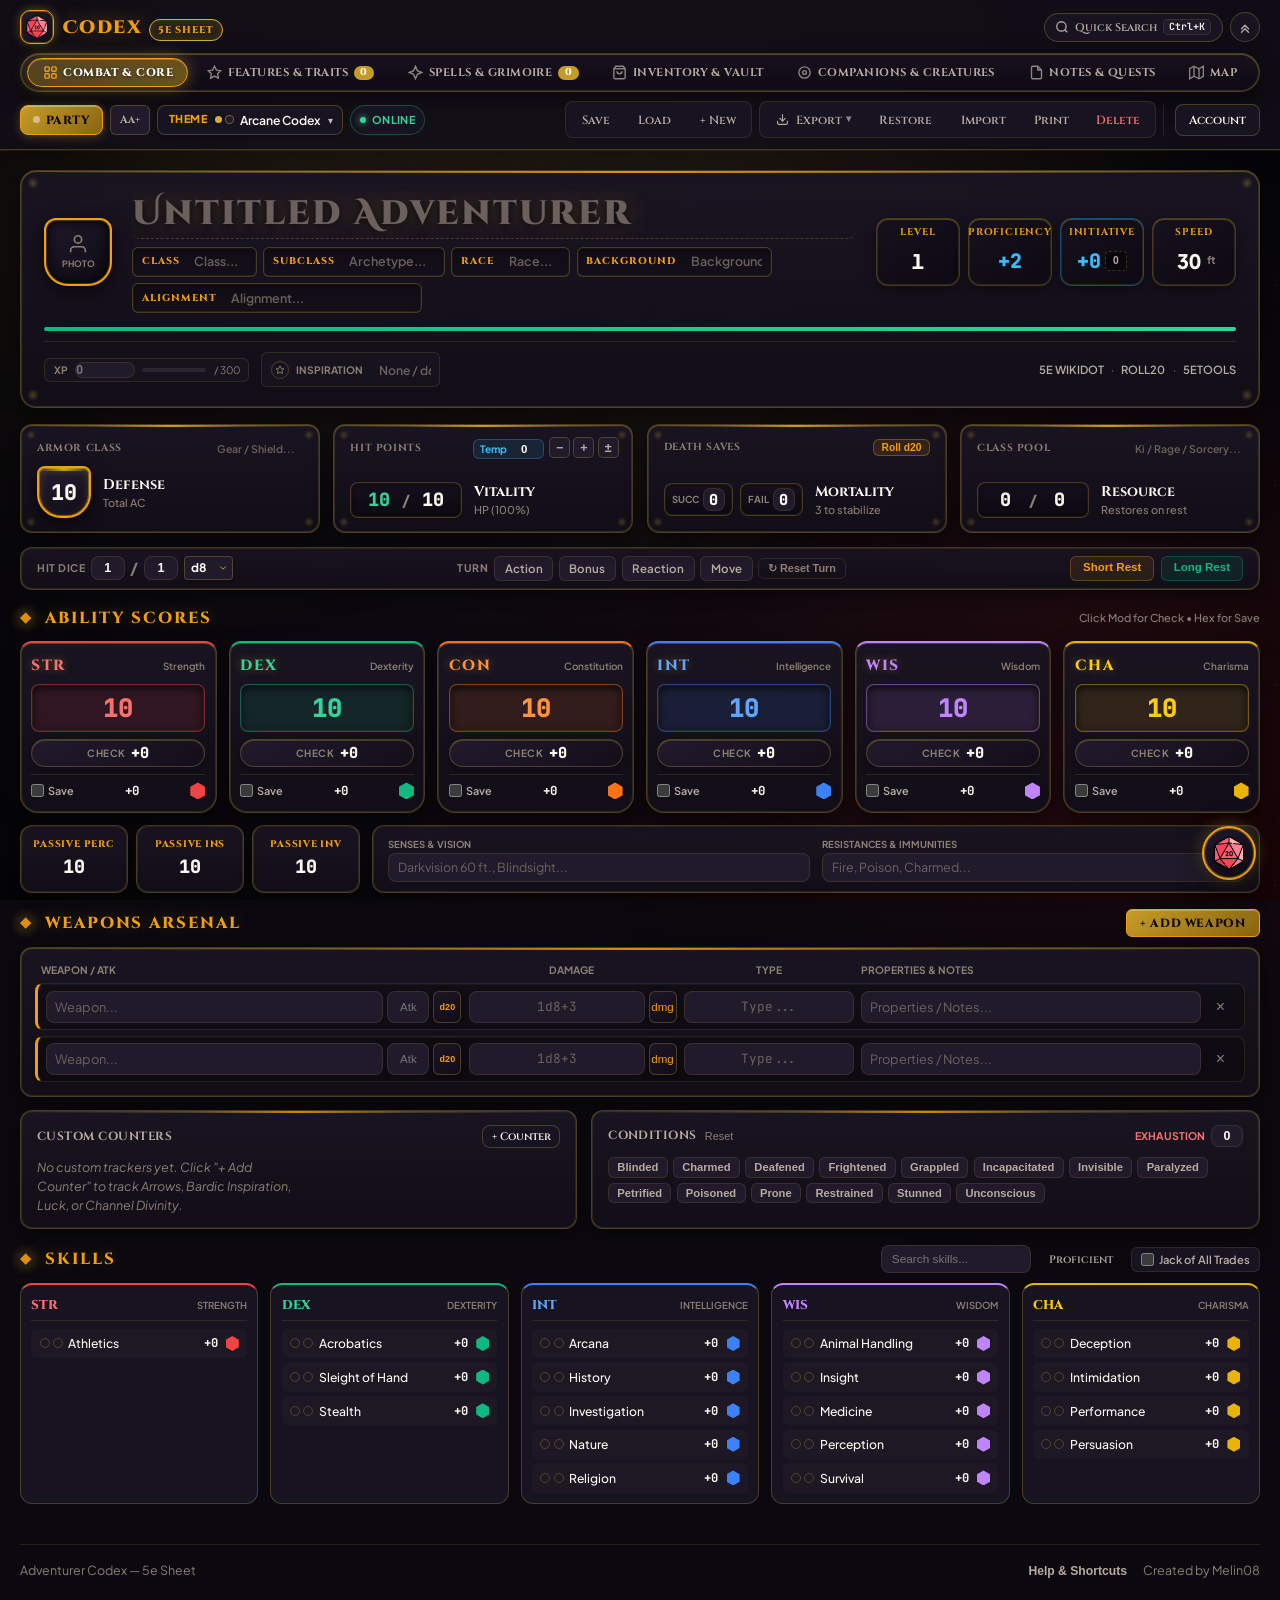
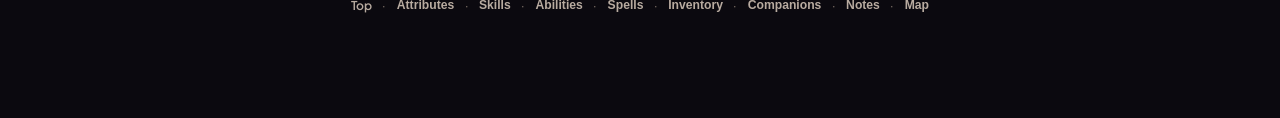
==== commit eb4c9abb: "Merge owlbeartest into character-sheet main" ====
--- a/index.html
+++ b/index.html
@@ -12,7 +12,7 @@
   <link rel="preconnect" href="https://fonts.googleapis.com">
   <link rel="preconnect" href="https://fonts.gstatic.com" crossorigin>
   <link href="https://fonts.googleapis.com/css2?family=Cinzel+Decorative:wght@700;900&family=Cinzel:wght@400;600;700;800;900&family=Cormorant+Garamond:ital,wght@0,500;0,600;0,700;1,600&family=Inter:wght@400;500;600;700;800&family=JetBrains+Mono:wght@500;600;700&family=MedievalSharp&family=Plus+Jakarta+Sans:wght@500;600;700;800&display=swap" rel="stylesheet">
-  <link rel="stylesheet" href="style.css?v=98" />
+  <link rel="stylesheet" href="style.css?v=101" />
 </head>
 <body id="top" class="theme-nexus">
 
@@ -1614,6 +1614,13 @@
                       <option value="dark_slate">Dark Slate Tactical Grid</option>
                     </select>
                   </div>
+                  <div class="map-field-group">
+                    <label>Upload Map Image</label>
+                    <label class="btn btn-gold-subtle" style="width:100%; text-align:center; cursor:pointer; display:block;">
+                      Upload Map Image (PNG / JPG / WebP)
+                      <input type="file" id="mapCreateUploadInput" accept="image/*" style="display:none;" />
+                    </label>
+                  </div>
                   <button type="button" class="btn btn-gold-subtle map-confirm-action-btn" id="mapConfirmCreateBtn">
                     Launch New Map &rarr;
                   </button>
@@ -1659,6 +1666,20 @@
 
             <!-- Interactive Tabletop Canvas -->
             <canvas id="owlbearMapCanvas" class="map-vtt-canvas"></canvas>
+
+            <!-- Upload-first empty state -->
+            <div id="mapUploadEmptyState" class="map-upload-empty-state" style="display:none; position:absolute; inset:0; z-index:20; align-items:center; justify-content:center; background:rgba(9,13,22,0.92); backdrop-filter:blur(4px);">
+              <div style="max-width:420px; width:90%; text-align:center; padding:2rem 1.5rem; background:var(--bg-card); border:1px solid var(--border-medium); border-radius:var(--radius-md); box-shadow:var(--shadow-card);">
+                <h3 style="margin:0 0 0.5rem; color:var(--accent-gold); font-family:var(--font-display);">Create Map / Upload Map Image</h3>
+                <p style="margin:0 0 1rem; font-size:0.85rem; color:var(--text-muted); line-height:1.5;">Upload a map image (PNG, JPG, WEBP) to begin. The interactive grid will render directly over your artwork.</p>
+                <label class="btn btn-gold-subtle" style="cursor:pointer; display:inline-block;">
+                  Upload Map Image
+                  <input type="file" id="mapEmptyUploadInput" accept="image/*" style="display:none;" />
+                </label>
+                <p style="margin:0.75rem 0 0; font-size:0.75rem; color:var(--text-dim);">or drag and drop an image here</p>
+                <button type="button" class="btn btn-outline btn-xs" id="mapEmptyClearBtn" style="display:none; margin-top:1rem;">Clear Map Image</button>
+              </div>
+            </div>
 
             <!-- Top-Left Floating Room & Party Bar (Owlbear Concept) -->
             <div class="map-floating-top-left" id="mapTopLeftBar">
@@ -2068,6 +2089,7 @@
                       Upload Map Image (PNG / JPG / WebP)
                       <input type="file" id="vttUploadMapInput" accept="image/*" style="display:none;" />
                     </label>
+                    <button type="button" class="btn btn-outline btn-xs" id="vttClearMapImageBtn" style="width:100%; margin-top:0.25rem;">Clear Map Image</button>
                     <div style="display:flex; gap:0.35rem; margin-top:0.25rem;">
                       <input type="text" id="vttCustomMapUrlInput" class="vtt-drawer-input" placeholder="Or paste Map Image URL..." style="flex:1;" />
                       <button type="button" class="btn btn-outline btn-xs" id="vttApplyMapUrlBtn">Apply</button>
@@ -3476,6 +3498,6 @@
   <script src="https://www.gstatic.com/firebasejs/10.8.0/firebase-auth-compat.js"></script>
   <script src="https://www.gstatic.com/firebasejs/10.8.0/firebase-firestore-compat.js"></script>
   <script src="https://www.gstatic.com/firebasejs/10.8.0/firebase-analytics-compat.js"></script>
-  <script src="app.js?v=98"></script>
+  <script src="app.js?v=101"></script>
 </body>
 </html>
--- a/style.css
+++ b/style.css
@@ -3735,11 +3735,12 @@
 
 .traits-grid-container, .spells-grid-container {
   display: grid;
-  grid-template-columns: repeat(auto-fill, minmax(340px, 1fr));
+  grid-template-columns: repeat(4, minmax(0, 1fr));
   gap: 1rem;
   margin-bottom: 1.5rem;
 }
 .trait-card, .companion-card, .spell-card {
+  min-width: 0;
   background: var(--card-gradient);
   border: 1px solid var(--border-medium);
   border-radius: var(--radius-md);
@@ -3778,7 +3779,19 @@
   box-shadow: 0 10px 36px rgba(0, 0, 0, 0.65), 0 0 20px var(--theme-rim);
 }
 .trait-card-header, .spell-card-header { display: flex; justify-content: space-between; align-items: center; gap: 0.5rem; }
+.trait-card-actions, .spell-card-actions {
+  display: inline-flex;
+  align-items: center;
+  gap: 0.25rem;
+  flex-shrink: 0;
+}
+.trait-card.drag-over, .spell-card.drag-over {
+  border-color: var(--accent-gold) !important;
+  box-shadow: 0 0 0 2px var(--glow-1), 0 8px 24px rgba(0, 0, 0, 0.55);
+}
 .trait-name-input, .spell-custom-title-input {
+  flex: 1 1 auto;
+  min-width: 0;
   width: 100%;
   font-family: var(--font-display) !important;
   font-size: 1.05rem !important;
@@ -3794,11 +3807,12 @@
   display: inline-flex;
   align-items: center;
   justify-content: center;
+  width: 24px;
+  height: 24px;
   color: var(--text-dim);
-  font-size: 0.95rem;
+  font-size: 0.9rem;
   line-height: 1;
-  padding: 0.18rem 0.3rem;
-  border-radius: 4px;
+  border-radius: 6px;
   cursor: grab;
   user-select: none;
   flex-shrink: 0;
@@ -3812,28 +3826,44 @@
   cursor: grabbing;
 }
 .trait-card-delete, .spell-card-delete {
+  display: inline-flex;
+  align-items: center;
+  justify-content: center;
   width: 24px;
   height: 24px;
   border-radius: 6px;
   background: transparent;
   border: none;
   color: var(--text-dim);
+  font-size: 1.05rem;
+  line-height: 1;
   cursor: pointer;
-  transition: color var(--transition-fast), transform var(--transition-fast);
+  transition: color var(--transition-fast), background var(--transition-fast), transform var(--transition-fast);
 }
 .trait-card-delete:hover, .spell-card-delete:hover {
   color: #ef4444;
-  transform: scale(1.12);
-}
+  background: rgba(239, 68, 68, 0.1);
+  transform: scale(1.08);
+}
+.trait-card-meta {
+  display: flex;
+  align-items: center;
+  gap: 0.35rem;
+  flex-wrap: wrap;
+}
+.trait-meta-badge {
+  min-width: 0;
+}
+.trait-meta-badge .trait-type-input,
 .trait-type-input {
   display: inline-block !important;
   font-size: 0.68rem !important;
   font-weight: 700 !important;
   text-transform: uppercase !important;
-  padding: 0.18rem 0.5rem !important;
+  padding: 0.22rem 0.6rem !important;
   width: auto !important;
-  min-width: 72px;
-  max-width: 190px;
+  min-width: 82px;
+  max-width: 220px;
 }
 .trait-desc-input, .spell-custom-desc-textarea {
   width: 100%;
@@ -5408,6 +5438,7 @@
   .attunement-encumbrance-grid { grid-template-columns: 1fr; }
   .attunement-slots-row { grid-template-columns: 1fr; }
   .slots-grid { grid-template-columns: repeat(3, 1fr); }
+  .traits-grid-container, .spells-grid-container { grid-template-columns: repeat(2, minmax(0, 1fr)); gap: 0.75rem; }
   .dice-station-bar {
     border-radius: var(--radius-md);
     width: 94vw;
@@ -7459,7 +7490,6 @@
   font-weight: 700 !important;
   height: 32px !important;
   padding: 0 0.75rem !important;
-  display: inline-flex !important;
   align-items: center !important;
   justify-content: center !important;
   border-radius: 6px !important;
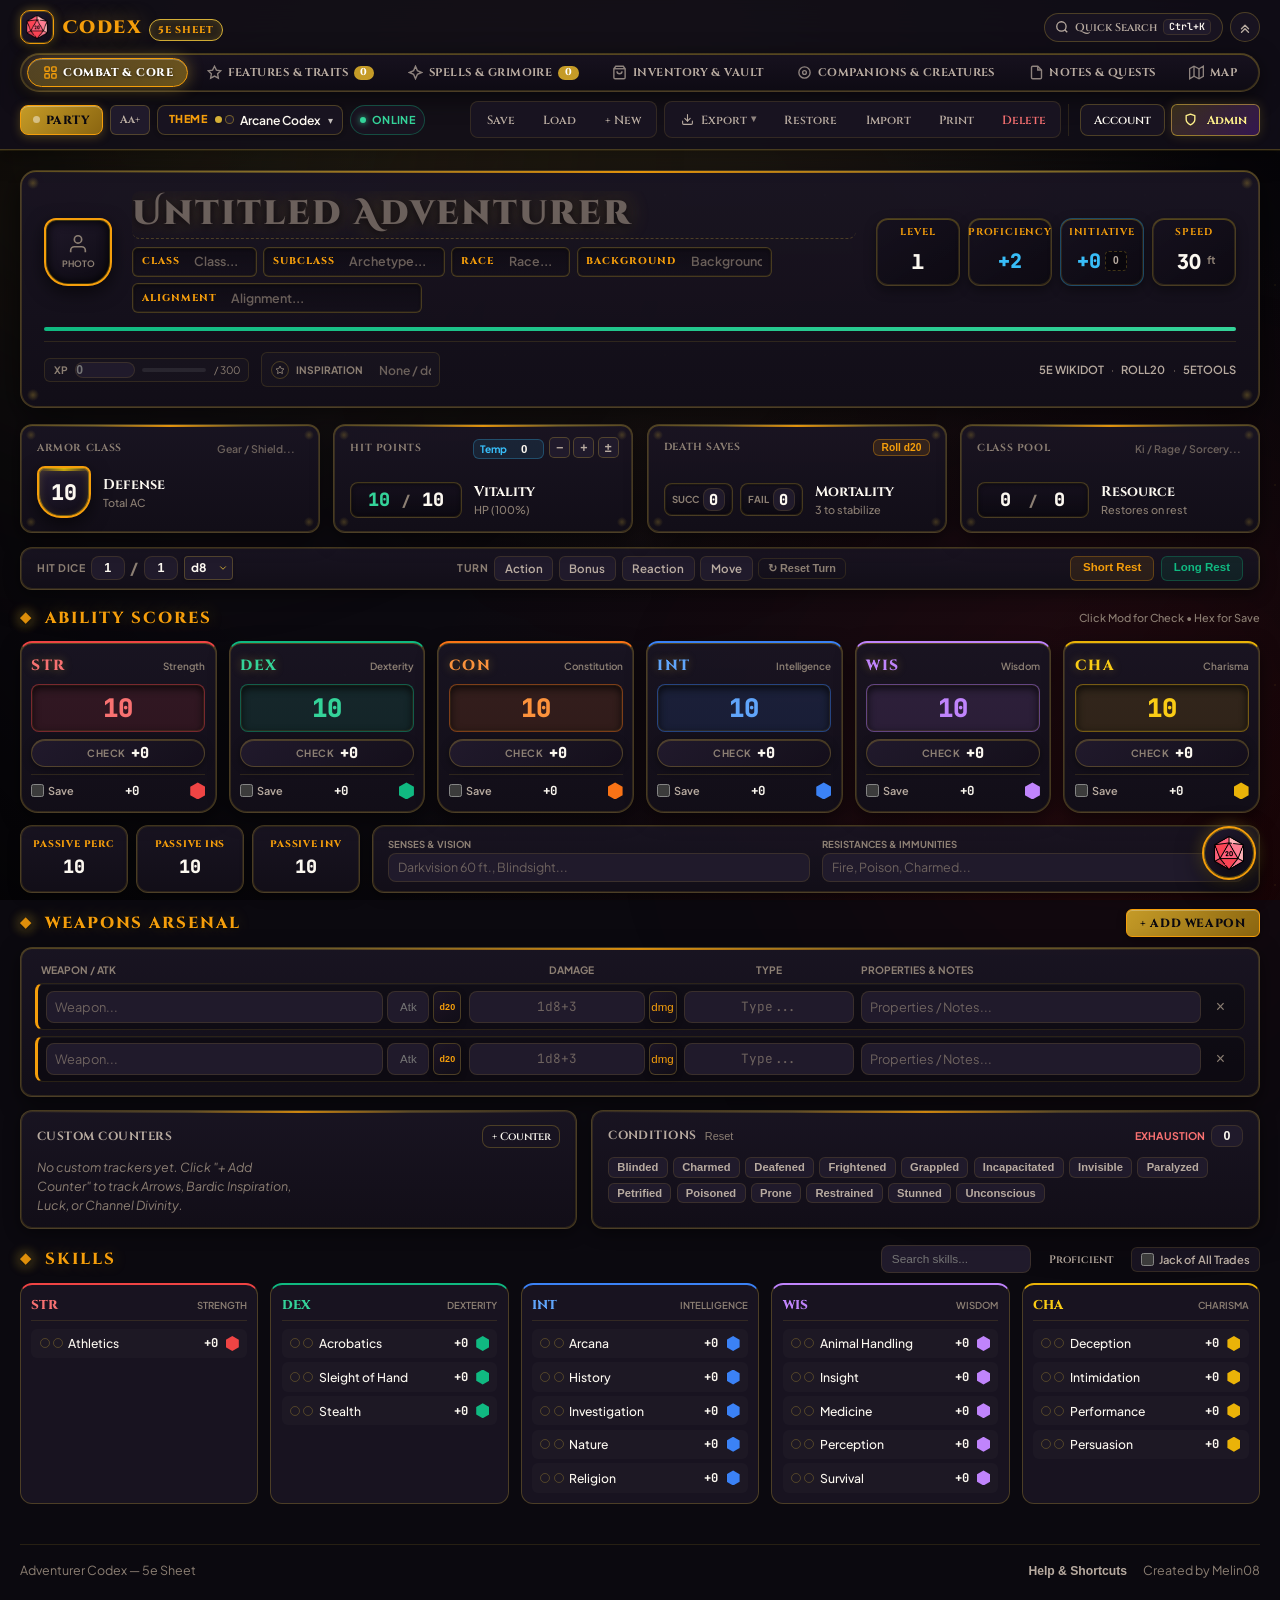
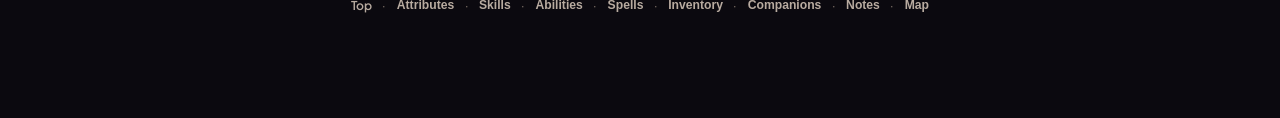
==== commit 9d338b6d: "Fix privacy blur styling and focus handling for rich-text pill fields" ====
--- a/index.html
+++ b/index.html
@@ -1614,13 +1614,6 @@
                       <option value="dark_slate">Dark Slate Tactical Grid</option>
                     </select>
                   </div>
-                  <div class="map-field-group">
-                    <label>Upload Map Image</label>
-                    <label class="btn btn-gold-subtle" style="width:100%; text-align:center; cursor:pointer; display:block;">
-                      Upload Map Image (PNG / JPG / WebP)
-                      <input type="file" id="mapCreateUploadInput" accept="image/*" style="display:none;" />
-                    </label>
-                  </div>
                   <button type="button" class="btn btn-gold-subtle map-confirm-action-btn" id="mapConfirmCreateBtn">
                     Launch New Map &rarr;
                   </button>
@@ -1666,20 +1659,6 @@
 
             <!-- Interactive Tabletop Canvas -->
             <canvas id="owlbearMapCanvas" class="map-vtt-canvas"></canvas>
-
-            <!-- Upload-first empty state -->
-            <div id="mapUploadEmptyState" class="map-upload-empty-state" style="display:none; position:absolute; inset:0; z-index:20; align-items:center; justify-content:center; background:rgba(9,13,22,0.92); backdrop-filter:blur(4px);">
-              <div style="max-width:420px; width:90%; text-align:center; padding:2rem 1.5rem; background:var(--bg-card); border:1px solid var(--border-medium); border-radius:var(--radius-md); box-shadow:var(--shadow-card);">
-                <h3 style="margin:0 0 0.5rem; color:var(--accent-gold); font-family:var(--font-display);">Create Map / Upload Map Image</h3>
-                <p style="margin:0 0 1rem; font-size:0.85rem; color:var(--text-muted); line-height:1.5;">Upload a map image (PNG, JPG, WEBP) to begin. The interactive grid will render directly over your artwork.</p>
-                <label class="btn btn-gold-subtle" style="cursor:pointer; display:inline-block;">
-                  Upload Map Image
-                  <input type="file" id="mapEmptyUploadInput" accept="image/*" style="display:none;" />
-                </label>
-                <p style="margin:0.75rem 0 0; font-size:0.75rem; color:var(--text-dim);">or drag and drop an image here</p>
-                <button type="button" class="btn btn-outline btn-xs" id="mapEmptyClearBtn" style="display:none; margin-top:1rem;">Clear Map Image</button>
-              </div>
-            </div>
 
             <!-- Top-Left Floating Room & Party Bar (Owlbear Concept) -->
             <div class="map-floating-top-left" id="mapTopLeftBar">
@@ -2089,7 +2068,6 @@
                       Upload Map Image (PNG / JPG / WebP)
                       <input type="file" id="vttUploadMapInput" accept="image/*" style="display:none;" />
                     </label>
-                    <button type="button" class="btn btn-outline btn-xs" id="vttClearMapImageBtn" style="width:100%; margin-top:0.25rem;">Clear Map Image</button>
                     <div style="display:flex; gap:0.35rem; margin-top:0.25rem;">
                       <input type="text" id="vttCustomMapUrlInput" class="vtt-drawer-input" placeholder="Or paste Map Image URL..." style="flex:1;" />
                       <button type="button" class="btn btn-outline btn-xs" id="vttApplyMapUrlBtn">Apply</button>
--- a/style.css
+++ b/style.css
@@ -2173,6 +2173,7 @@
   pointer-events: auto;
 }
 [data-blur-id].blurred input,
+[data-blur-id].blurred .rich-text-single,
 [data-blur-id].blurred .orb-val {
   filter: blur(6px);
   opacity: 0.25;
@@ -7490,6 +7491,7 @@
   font-weight: 700 !important;
   height: 32px !important;
   padding: 0 0.75rem !important;
+  display: inline-flex !important;
   align-items: center !important;
   justify-content: center !important;
   border-radius: 6px !important;
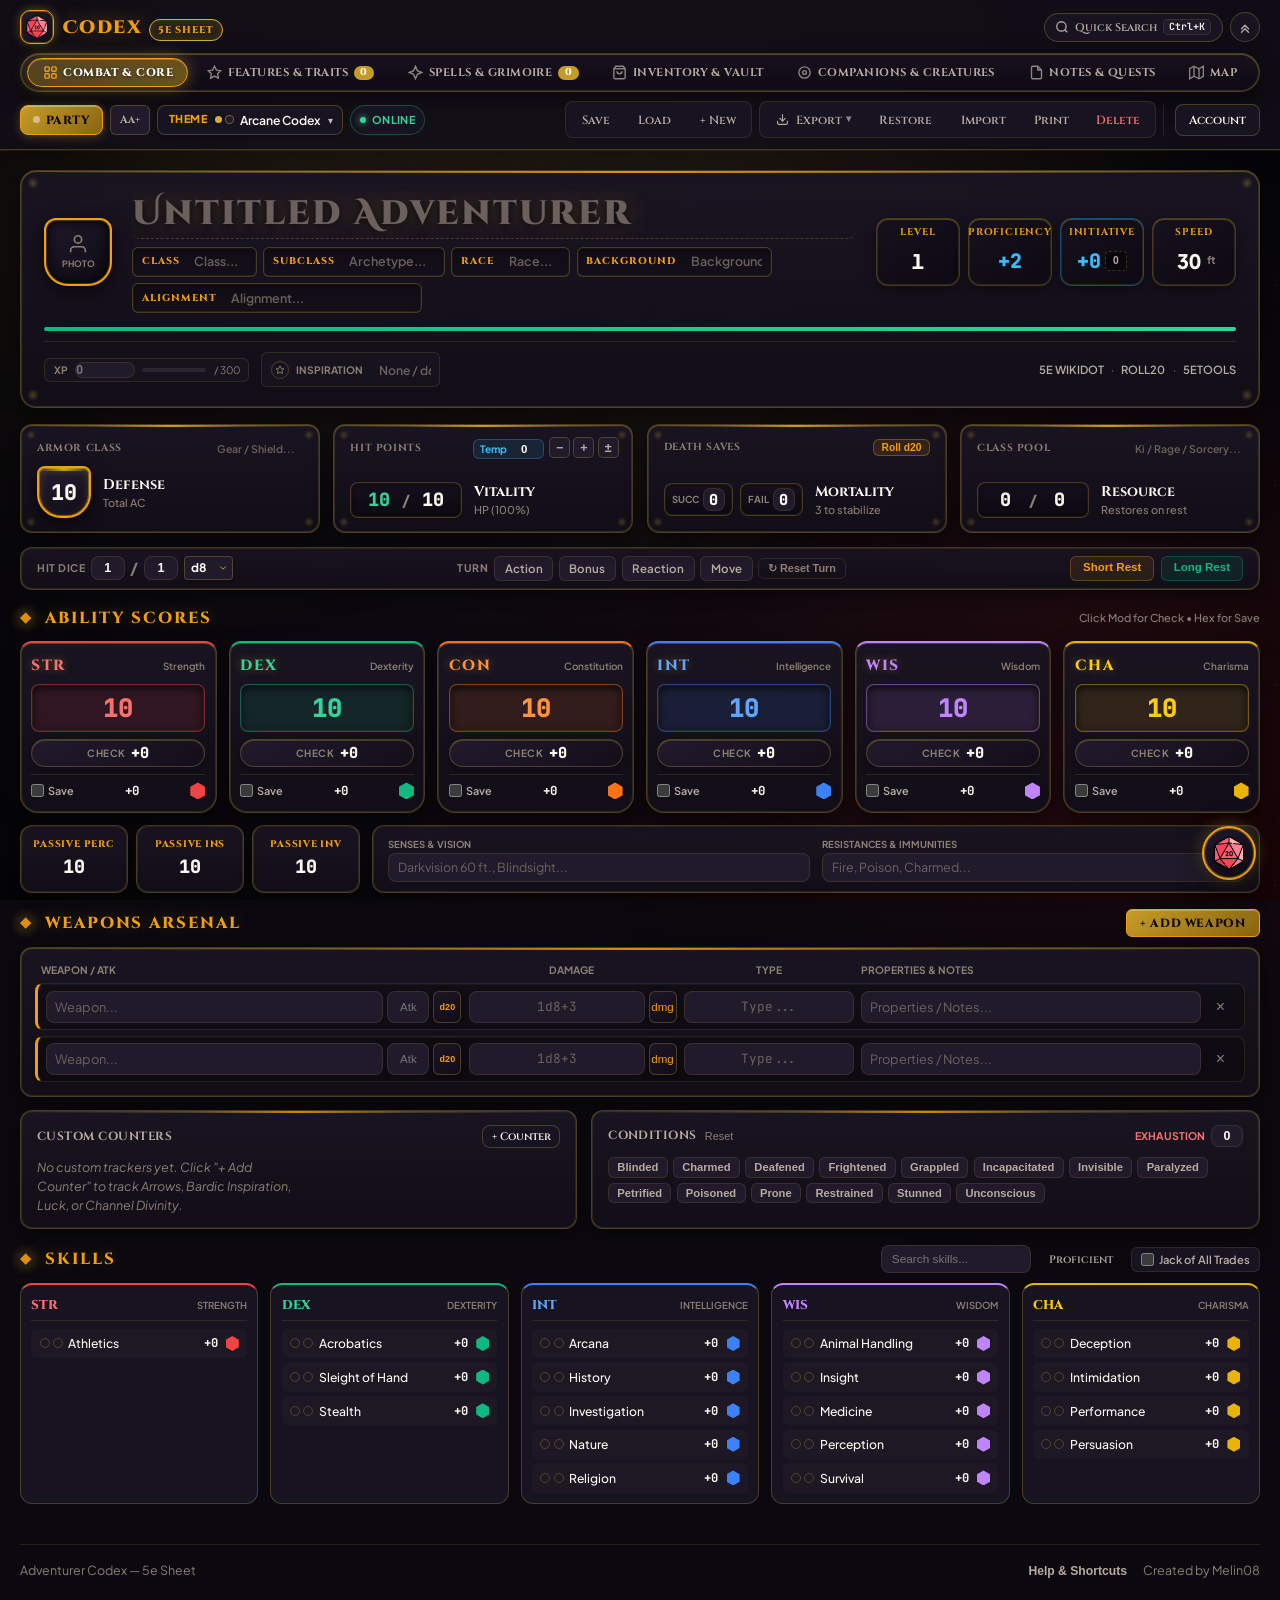
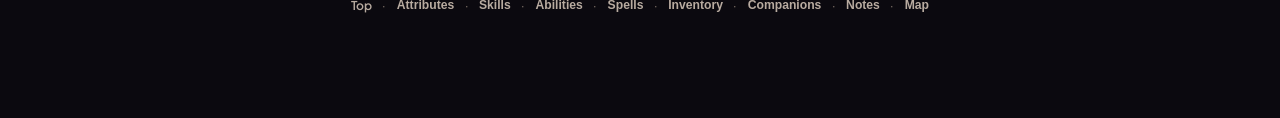
==== commit 81853078: "Merge owlbeartest blur fix into character-sheet main (v102)" ====
--- a/index.html
+++ b/index.html
@@ -12,7 +12,7 @@
   <link rel="preconnect" href="https://fonts.googleapis.com">
   <link rel="preconnect" href="https://fonts.gstatic.com" crossorigin>
   <link href="https://fonts.googleapis.com/css2?family=Cinzel+Decorative:wght@700;900&family=Cinzel:wght@400;600;700;800;900&family=Cormorant+Garamond:ital,wght@0,500;0,600;0,700;1,600&family=Inter:wght@400;500;600;700;800&family=JetBrains+Mono:wght@500;600;700&family=MedievalSharp&family=Plus+Jakarta+Sans:wght@500;600;700;800&display=swap" rel="stylesheet">
-  <link rel="stylesheet" href="style.css?v=101" />
+  <link rel="stylesheet" href="style.css?v=102" />
 </head>
 <body id="top" class="theme-nexus">
 
@@ -1614,6 +1614,13 @@
                       <option value="dark_slate">Dark Slate Tactical Grid</option>
                     </select>
                   </div>
+                  <div class="map-field-group">
+                    <label>Upload Map Image</label>
+                    <label class="btn btn-gold-subtle" style="width:100%; text-align:center; cursor:pointer; display:block;">
+                      Upload Map Image (PNG / JPG / WebP)
+                      <input type="file" id="mapCreateUploadInput" accept="image/*" style="display:none;" />
+                    </label>
+                  </div>
                   <button type="button" class="btn btn-gold-subtle map-confirm-action-btn" id="mapConfirmCreateBtn">
                     Launch New Map &rarr;
                   </button>
@@ -1659,6 +1666,20 @@
 
             <!-- Interactive Tabletop Canvas -->
             <canvas id="owlbearMapCanvas" class="map-vtt-canvas"></canvas>
+
+            <!-- Upload-first empty state -->
+            <div id="mapUploadEmptyState" class="map-upload-empty-state" style="display:none; position:absolute; inset:0; z-index:20; align-items:center; justify-content:center; background:rgba(9,13,22,0.92); backdrop-filter:blur(4px);">
+              <div style="max-width:420px; width:90%; text-align:center; padding:2rem 1.5rem; background:var(--bg-card); border:1px solid var(--border-medium); border-radius:var(--radius-md); box-shadow:var(--shadow-card);">
+                <h3 style="margin:0 0 0.5rem; color:var(--accent-gold); font-family:var(--font-display);">Create Map / Upload Map Image</h3>
+                <p style="margin:0 0 1rem; font-size:0.85rem; color:var(--text-muted); line-height:1.5;">Upload a map image (PNG, JPG, WEBP) to begin. The interactive grid will render directly over your artwork.</p>
+                <label class="btn btn-gold-subtle" style="cursor:pointer; display:inline-block;">
+                  Upload Map Image
+                  <input type="file" id="mapEmptyUploadInput" accept="image/*" style="display:none;" />
+                </label>
+                <p style="margin:0.75rem 0 0; font-size:0.75rem; color:var(--text-dim);">or drag and drop an image here</p>
+                <button type="button" class="btn btn-outline btn-xs" id="mapEmptyClearBtn" style="display:none; margin-top:1rem;">Clear Map Image</button>
+              </div>
+            </div>
 
             <!-- Top-Left Floating Room & Party Bar (Owlbear Concept) -->
             <div class="map-floating-top-left" id="mapTopLeftBar">
@@ -2068,6 +2089,7 @@
                       Upload Map Image (PNG / JPG / WebP)
                       <input type="file" id="vttUploadMapInput" accept="image/*" style="display:none;" />
                     </label>
+                    <button type="button" class="btn btn-outline btn-xs" id="vttClearMapImageBtn" style="width:100%; margin-top:0.25rem;">Clear Map Image</button>
                     <div style="display:flex; gap:0.35rem; margin-top:0.25rem;">
                       <input type="text" id="vttCustomMapUrlInput" class="vtt-drawer-input" placeholder="Or paste Map Image URL..." style="flex:1;" />
                       <button type="button" class="btn btn-outline btn-xs" id="vttApplyMapUrlBtn">Apply</button>
@@ -3476,6 +3498,6 @@
   <script src="https://www.gstatic.com/firebasejs/10.8.0/firebase-auth-compat.js"></script>
   <script src="https://www.gstatic.com/firebasejs/10.8.0/firebase-firestore-compat.js"></script>
   <script src="https://www.gstatic.com/firebasejs/10.8.0/firebase-analytics-compat.js"></script>
-  <script src="app.js?v=101"></script>
+  <script src="app.js?v=102"></script>
 </body>
 </html>
--- a/style.css
+++ b/style.css
@@ -7491,7 +7491,6 @@
   font-weight: 700 !important;
   height: 32px !important;
   padding: 0 0.75rem !important;
-  display: inline-flex !important;
   align-items: center !important;
   justify-content: center !important;
   border-radius: 6px !important;
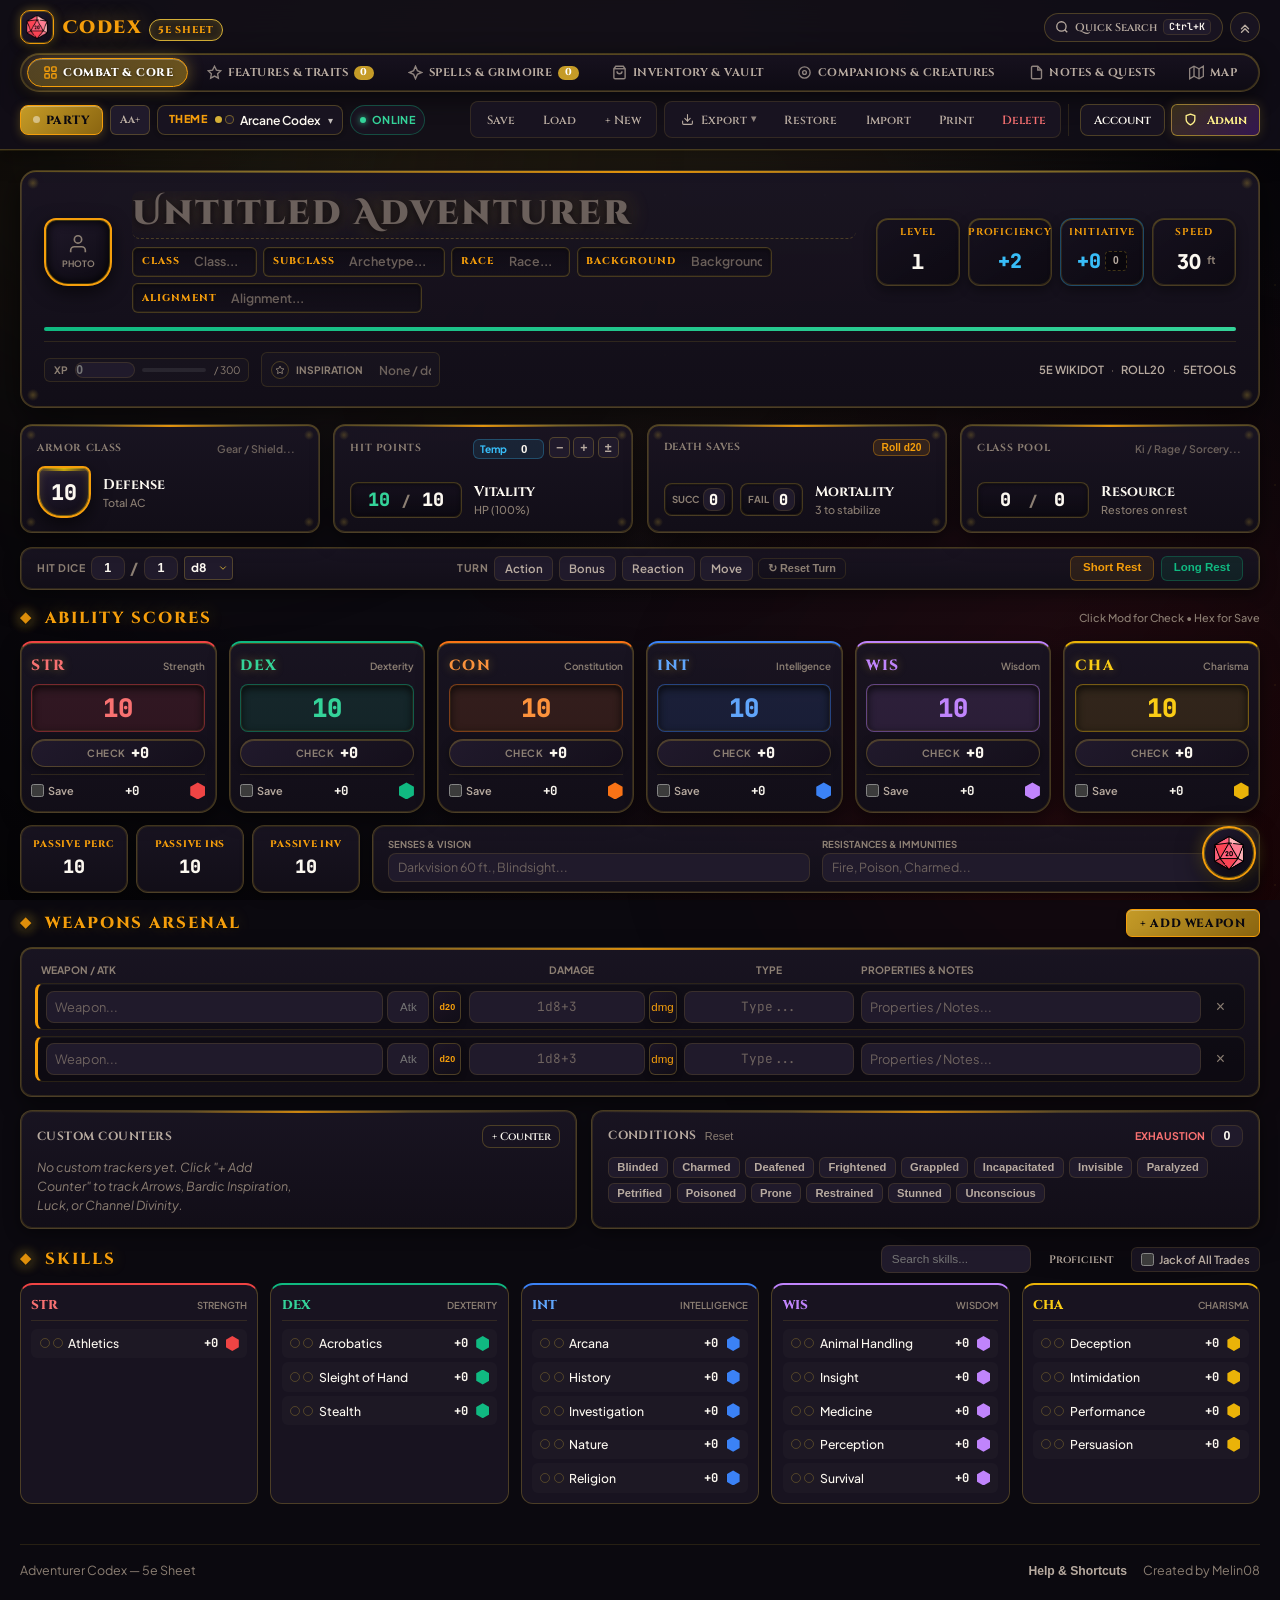
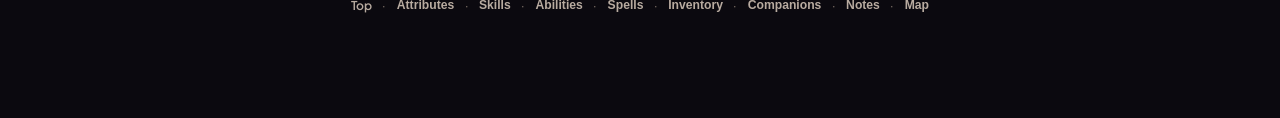
==== commit 266bda34: "Enforce uniform fixed heights and scrollable descriptions for trait and spell cards" ====
--- a/index.html
+++ b/index.html
@@ -1614,13 +1614,6 @@
                       <option value="dark_slate">Dark Slate Tactical Grid</option>
                     </select>
                   </div>
-                  <div class="map-field-group">
-                    <label>Upload Map Image</label>
-                    <label class="btn btn-gold-subtle" style="width:100%; text-align:center; cursor:pointer; display:block;">
-                      Upload Map Image (PNG / JPG / WebP)
-                      <input type="file" id="mapCreateUploadInput" accept="image/*" style="display:none;" />
-                    </label>
-                  </div>
                   <button type="button" class="btn btn-gold-subtle map-confirm-action-btn" id="mapConfirmCreateBtn">
                     Launch New Map &rarr;
                   </button>
@@ -1666,20 +1659,6 @@
 
             <!-- Interactive Tabletop Canvas -->
             <canvas id="owlbearMapCanvas" class="map-vtt-canvas"></canvas>
-
-            <!-- Upload-first empty state -->
-            <div id="mapUploadEmptyState" class="map-upload-empty-state" style="display:none; position:absolute; inset:0; z-index:20; align-items:center; justify-content:center; background:rgba(9,13,22,0.92); backdrop-filter:blur(4px);">
-              <div style="max-width:420px; width:90%; text-align:center; padding:2rem 1.5rem; background:var(--bg-card); border:1px solid var(--border-medium); border-radius:var(--radius-md); box-shadow:var(--shadow-card);">
-                <h3 style="margin:0 0 0.5rem; color:var(--accent-gold); font-family:var(--font-display);">Create Map / Upload Map Image</h3>
-                <p style="margin:0 0 1rem; font-size:0.85rem; color:var(--text-muted); line-height:1.5;">Upload a map image (PNG, JPG, WEBP) to begin. The interactive grid will render directly over your artwork.</p>
-                <label class="btn btn-gold-subtle" style="cursor:pointer; display:inline-block;">
-                  Upload Map Image
-                  <input type="file" id="mapEmptyUploadInput" accept="image/*" style="display:none;" />
-                </label>
-                <p style="margin:0.75rem 0 0; font-size:0.75rem; color:var(--text-dim);">or drag and drop an image here</p>
-                <button type="button" class="btn btn-outline btn-xs" id="mapEmptyClearBtn" style="display:none; margin-top:1rem;">Clear Map Image</button>
-              </div>
-            </div>
 
             <!-- Top-Left Floating Room & Party Bar (Owlbear Concept) -->
             <div class="map-floating-top-left" id="mapTopLeftBar">
@@ -2089,7 +2068,6 @@
                       Upload Map Image (PNG / JPG / WebP)
                       <input type="file" id="vttUploadMapInput" accept="image/*" style="display:none;" />
                     </label>
-                    <button type="button" class="btn btn-outline btn-xs" id="vttClearMapImageBtn" style="width:100%; margin-top:0.25rem;">Clear Map Image</button>
                     <div style="display:flex; gap:0.35rem; margin-top:0.25rem;">
                       <input type="text" id="vttCustomMapUrlInput" class="vtt-drawer-input" placeholder="Or paste Map Image URL..." style="flex:1;" />
                       <button type="button" class="btn btn-outline btn-xs" id="vttApplyMapUrlBtn">Apply</button>
--- a/style.css
+++ b/style.css
@@ -3737,8 +3737,12 @@
 .traits-grid-container, .spells-grid-container {
   display: grid;
   grid-template-columns: repeat(4, minmax(0, 1fr));
+  grid-auto-rows: 290px;
   gap: 1rem;
   margin-bottom: 1.5rem;
+}
+#companionsList {
+  grid-auto-rows: auto;
 }
 .trait-card, .companion-card, .spell-card {
   min-width: 0;
@@ -3755,6 +3759,13 @@
     inset 0 1px 0 rgba(255, 215, 0, 0.12);
   position: relative;
   transition: transform 0.18s ease, border-color 0.18s ease, box-shadow 0.18s ease;
+}
+.trait-card, .spell-card {
+  height: 290px;
+  min-height: 290px;
+  max-height: 290px;
+  overflow: hidden;
+  box-sizing: border-box;
 }
 .trait-card:hover, .companion-card:hover, .spell-card:hover {
   transform: translateY(-2px);
@@ -3779,11 +3790,21 @@
   border-color: var(--accent-gold) !important;
   box-shadow: 0 10px 36px rgba(0, 0, 0, 0.65), 0 0 20px var(--theme-rim);
 }
-.trait-card-header, .spell-card-header { display: flex; justify-content: space-between; align-items: center; gap: 0.5rem; }
+.trait-card-header, .spell-card-header {
+  display: flex;
+  justify-content: space-between;
+  align-items: center;
+  gap: 0.5rem;
+  height: 28px;
+  min-height: 28px;
+  max-height: 28px;
+  flex-shrink: 0;
+}
 .trait-card-actions, .spell-card-actions {
   display: inline-flex;
   align-items: center;
   gap: 0.25rem;
+  height: 28px;
   flex-shrink: 0;
 }
 .trait-card.drag-over, .spell-card.drag-over {
@@ -3791,9 +3812,16 @@
   box-shadow: 0 0 0 2px var(--glow-1), 0 8px 24px rgba(0, 0, 0, 0.55);
 }
 .trait-name-input, .spell-custom-title-input {
-  flex: 1 1 auto;
+  flex: 1 1 0%;
   min-width: 0;
   width: 100%;
+  height: 28px;
+  min-height: 28px;
+  max-height: 28px;
+  line-height: 28px !important;
+  overflow: hidden;
+  text-overflow: ellipsis;
+  white-space: nowrap;
   font-family: var(--font-display) !important;
   font-size: 1.05rem !important;
   font-weight: 800 !important;
@@ -3803,6 +3831,13 @@
   border: none !important;
   padding: 0 !important;
   cursor: text;
+}
+.trait-name-input:focus,
+.spell-custom-title-input:focus,
+.trait-type-input:focus,
+.spell-meta-input:focus {
+  overflow-x: auto;
+  text-overflow: clip;
 }
 .spell-drag-handle {
   display: inline-flex;
@@ -3850,10 +3885,19 @@
   display: flex;
   align-items: center;
   gap: 0.35rem;
-  flex-wrap: wrap;
+  flex-wrap: nowrap;
+  height: 26px;
+  min-height: 26px;
+  max-height: 26px;
+  flex-shrink: 0;
+  overflow: hidden;
 }
 .trait-meta-badge {
   min-width: 0;
+  max-width: 100%;
+  height: 24px;
+  display: flex;
+  align-items: center;
 }
 .trait-meta-badge .trait-type-input,
 .trait-type-input {
@@ -3861,10 +3905,18 @@
   font-size: 0.68rem !important;
   font-weight: 700 !important;
   text-transform: uppercase !important;
-  padding: 0.22rem 0.6rem !important;
+  padding: 0 0.6rem !important;
+  height: 24px !important;
+  min-height: 24px !important;
+  max-height: 24px !important;
+  line-height: 22px !important;
   width: auto !important;
   min-width: 82px;
-  max-width: 220px;
+  max-width: 100%;
+  box-sizing: border-box;
+  overflow: hidden;
+  text-overflow: ellipsis;
+  white-space: nowrap;
 }
 .trait-desc-input, .spell-custom-desc-textarea {
   width: 100%;
@@ -3872,18 +3924,47 @@
   line-height: 1.5 !important;
   padding: 0.65rem !important;
   min-height: 80px;
-  resize: vertical !important;
-  transition: min-height 0.25s ease, border-color var(--transition-fast);
-}
-.trait-card.expanded .trait-desc-input,
-.spell-card.expanded .spell-custom-desc-textarea {
-  min-height: 220px !important;
-  height: auto;
+  overflow-y: auto;
+  overflow-x: hidden;
+  resize: none !important;
+  scrollbar-width: thin;
+  scrollbar-color: var(--border-medium) transparent;
+  transition: border-color var(--transition-fast), box-shadow var(--transition-fast);
+}
+.trait-desc-input::-webkit-scrollbar,
+.spell-custom-desc-textarea::-webkit-scrollbar {
+  width: 5px;
+  height: 5px;
+}
+.trait-desc-input::-webkit-scrollbar-track,
+.spell-custom-desc-textarea::-webkit-scrollbar-track {
+  background: transparent;
+}
+.trait-desc-input::-webkit-scrollbar-thumb,
+.spell-custom-desc-textarea::-webkit-scrollbar-thumb {
+  background: var(--border-medium);
+  border-radius: 999px;
+}
+.trait-desc-input::-webkit-scrollbar-thumb:hover,
+.spell-custom-desc-textarea::-webkit-scrollbar-thumb:hover {
+  background: var(--border-active);
+}
+.trait-card .trait-desc-input,
+.spell-card .spell-custom-desc-textarea {
+  flex: 1 1 0%;
+  min-height: 0;
+  height: 100%;
+  max-height: 100%;
 }
 .trait-card-footer, .spell-card-footer {
   display: flex;
   justify-content: flex-end;
-  margin-top: 0.35rem;
+  align-items: center;
+  height: 26px;
+  min-height: 26px;
+  max-height: 26px;
+  margin-top: 0;
+  flex-shrink: 0;
 }
 .trait-expand-btn, .spell-expand-btn {
   background: rgba(255, 255, 255, 0.04);
@@ -3892,7 +3973,9 @@
   color: var(--text-dim);
   font-size: 0.72rem;
   font-weight: 600;
-  padding: 0.25rem 0.65rem;
+  height: 24px;
+  line-height: 1;
+  padding: 0 0.65rem;
   cursor: pointer;
   display: inline-flex;
   align-items: center;
@@ -4004,8 +4087,37 @@
 .cantrips-header { display: flex; align-items: center; justify-content: space-between; gap: 0.75rem; margin-bottom: 0.75rem; flex-wrap: wrap; }
 .spell-filter-wrap { flex: 1; max-width: 340px; }
 .spell-filter-input { width: 100%; padding: 0.4rem 0.75rem; font-size: 0.8rem; }
-.spell-card-meta { display: grid; grid-template-columns: repeat(4, 1fr); gap: 0.35rem; }
-.spell-meta-input { width: 100%; font-size: 0.68rem !important; font-weight: 700 !important; padding: 0.22rem !important; text-align: center; }
+.spell-card-meta {
+  display: grid;
+  grid-template-columns: repeat(4, minmax(0, 1fr));
+  gap: 0.35rem;
+  align-items: center;
+  height: 26px;
+  min-height: 26px;
+  max-height: 26px;
+  flex-shrink: 0;
+}
+.spell-meta-badge {
+  min-width: 0;
+  height: 24px;
+  display: flex;
+  align-items: center;
+}
+.spell-meta-input {
+  width: 100%;
+  height: 24px !important;
+  min-height: 24px !important;
+  max-height: 24px !important;
+  line-height: 22px !important;
+  font-size: 0.68rem !important;
+  font-weight: 700 !important;
+  padding: 0 0.35rem !important;
+  text-align: center;
+  box-sizing: border-box;
+  overflow: hidden;
+  text-overflow: ellipsis;
+  white-space: nowrap;
+}
 .spell-conc-btn {
   background: rgba(192, 132, 252, 0.12);
   border: 1px solid rgba(192, 132, 252, 0.35);
@@ -4013,7 +4125,15 @@
   border-radius: 5px;
   font-size: 0.62rem;
   font-weight: 700;
-  padding: 0.18rem 0.45rem;
+  height: 24px;
+  min-height: 24px;
+  max-height: 24px;
+  padding: 0 0.45rem;
+  display: inline-flex;
+  align-items: center;
+  justify-content: center;
+  white-space: nowrap;
+  flex-shrink: 0;
   cursor: pointer;
 }
 .spell-conc-btn.active { background: #9333ea; color: #fff; }
@@ -7491,6 +7611,7 @@
   font-weight: 700 !important;
   height: 32px !important;
   padding: 0 0.75rem !important;
+  display: inline-flex !important;
   align-items: center !important;
   justify-content: center !important;
   border-radius: 6px !important;
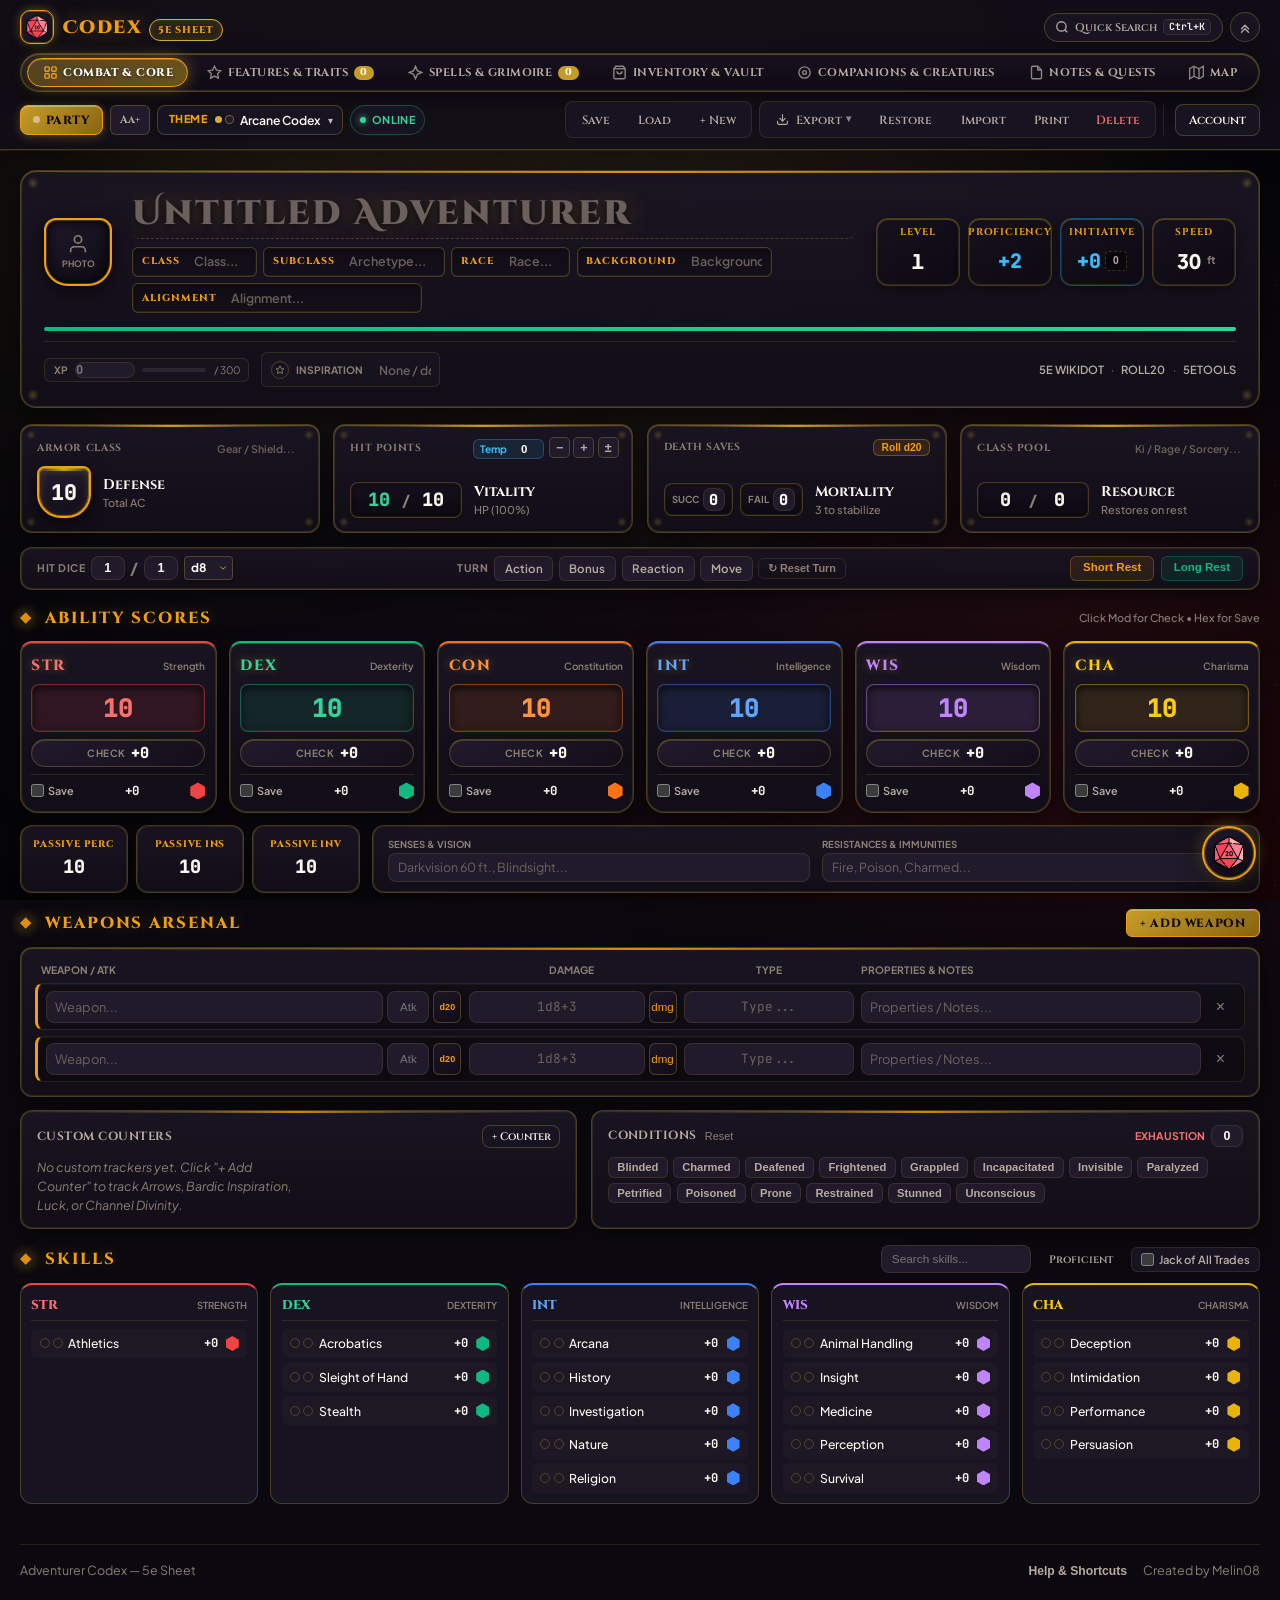
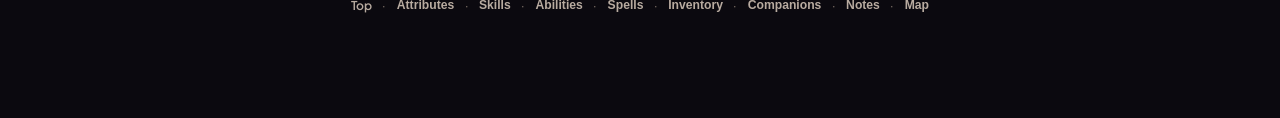
==== commit 88eac007: "Merge fixed card dimensions and scrollable descriptions from owlbeartest (v103)" ====
--- a/index.html
+++ b/index.html
@@ -12,7 +12,7 @@
   <link rel="preconnect" href="https://fonts.googleapis.com">
   <link rel="preconnect" href="https://fonts.gstatic.com" crossorigin>
   <link href="https://fonts.googleapis.com/css2?family=Cinzel+Decorative:wght@700;900&family=Cinzel:wght@400;600;700;800;900&family=Cormorant+Garamond:ital,wght@0,500;0,600;0,700;1,600&family=Inter:wght@400;500;600;700;800&family=JetBrains+Mono:wght@500;600;700&family=MedievalSharp&family=Plus+Jakarta+Sans:wght@500;600;700;800&display=swap" rel="stylesheet">
-  <link rel="stylesheet" href="style.css?v=102" />
+  <link rel="stylesheet" href="style.css?v=103" />
 </head>
 <body id="top" class="theme-nexus">
 
@@ -1614,6 +1614,13 @@
                       <option value="dark_slate">Dark Slate Tactical Grid</option>
                     </select>
                   </div>
+                  <div class="map-field-group">
+                    <label>Upload Map Image</label>
+                    <label class="btn btn-gold-subtle" style="width:100%; text-align:center; cursor:pointer; display:block;">
+                      Upload Map Image (PNG / JPG / WebP)
+                      <input type="file" id="mapCreateUploadInput" accept="image/*" style="display:none;" />
+                    </label>
+                  </div>
                   <button type="button" class="btn btn-gold-subtle map-confirm-action-btn" id="mapConfirmCreateBtn">
                     Launch New Map &rarr;
                   </button>
@@ -1659,6 +1666,20 @@
 
             <!-- Interactive Tabletop Canvas -->
             <canvas id="owlbearMapCanvas" class="map-vtt-canvas"></canvas>
+
+            <!-- Upload-first empty state -->
+            <div id="mapUploadEmptyState" class="map-upload-empty-state" style="display:none; position:absolute; inset:0; z-index:20; align-items:center; justify-content:center; background:rgba(9,13,22,0.92); backdrop-filter:blur(4px);">
+              <div style="max-width:420px; width:90%; text-align:center; padding:2rem 1.5rem; background:var(--bg-card); border:1px solid var(--border-medium); border-radius:var(--radius-md); box-shadow:var(--shadow-card);">
+                <h3 style="margin:0 0 0.5rem; color:var(--accent-gold); font-family:var(--font-display);">Create Map / Upload Map Image</h3>
+                <p style="margin:0 0 1rem; font-size:0.85rem; color:var(--text-muted); line-height:1.5;">Upload a map image (PNG, JPG, WEBP) to begin. The interactive grid will render directly over your artwork.</p>
+                <label class="btn btn-gold-subtle" style="cursor:pointer; display:inline-block;">
+                  Upload Map Image
+                  <input type="file" id="mapEmptyUploadInput" accept="image/*" style="display:none;" />
+                </label>
+                <p style="margin:0.75rem 0 0; font-size:0.75rem; color:var(--text-dim);">or drag and drop an image here</p>
+                <button type="button" class="btn btn-outline btn-xs" id="mapEmptyClearBtn" style="display:none; margin-top:1rem;">Clear Map Image</button>
+              </div>
+            </div>
 
             <!-- Top-Left Floating Room & Party Bar (Owlbear Concept) -->
             <div class="map-floating-top-left" id="mapTopLeftBar">
@@ -2068,6 +2089,7 @@
                       Upload Map Image (PNG / JPG / WebP)
                       <input type="file" id="vttUploadMapInput" accept="image/*" style="display:none;" />
                     </label>
+                    <button type="button" class="btn btn-outline btn-xs" id="vttClearMapImageBtn" style="width:100%; margin-top:0.25rem;">Clear Map Image</button>
                     <div style="display:flex; gap:0.35rem; margin-top:0.25rem;">
                       <input type="text" id="vttCustomMapUrlInput" class="vtt-drawer-input" placeholder="Or paste Map Image URL..." style="flex:1;" />
                       <button type="button" class="btn btn-outline btn-xs" id="vttApplyMapUrlBtn">Apply</button>
@@ -3476,6 +3498,6 @@
   <script src="https://www.gstatic.com/firebasejs/10.8.0/firebase-auth-compat.js"></script>
   <script src="https://www.gstatic.com/firebasejs/10.8.0/firebase-firestore-compat.js"></script>
   <script src="https://www.gstatic.com/firebasejs/10.8.0/firebase-analytics-compat.js"></script>
-  <script src="app.js?v=102"></script>
+  <script src="app.js?v=103"></script>
 </body>
 </html>
--- a/style.css
+++ b/style.css
@@ -7611,7 +7611,6 @@
   font-weight: 700 !important;
   height: 32px !important;
   padding: 0 0.75rem !important;
-  display: inline-flex !important;
   align-items: center !important;
   justify-content: center !important;
   border-radius: 6px !important;
